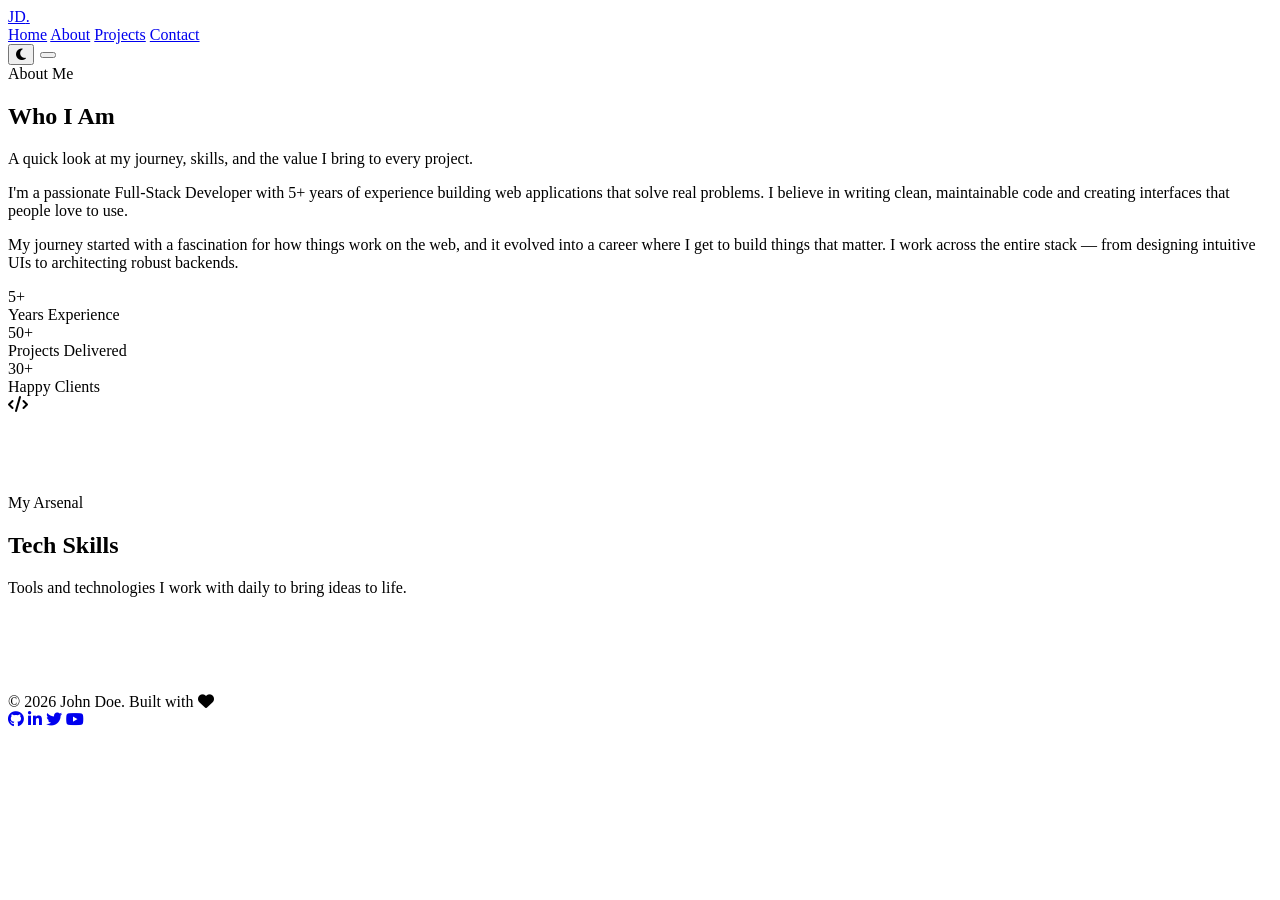
==== about.html @ 74bd25b6 "Add About page HTML structure This file contains the HTML structure for the About page, including a " ====
<!DOCTYPE html>
<html lang="en" data-theme="dark">
<head>
    <meta charset="UTF-8" />
    <meta name="viewport" content="width=device-width, initial-scale=1.0" />
    <title>John Doe | About</title>
    <link href="https://fonts.googleapis.com/css2?family=Inter:wght@300;400;500;600;700;800;900&display=swap" rel="stylesheet" />
    <link rel="stylesheet" href="https://cdnjs.cloudflare.com/ajax/libs/font-awesome/6.5.0/css/all.min.css" />
    <link rel="stylesheet" href="css/style.css" />
</head>
<body>

    <!-- HEADER -->
    <header class="header">
        <div class="container">
            <a href="index.html" class="logo">JD<span>.</span></a>
            <nav class="nav-links" id="navLinks">
                <a href="index.html">Home</a>
                <a href="about.html" class="active">About</a>
                <a href="projects.html">Projects</a>
                <a href="contact.html">Contact</a>
            </nav>
            <div style="display:flex;align-items:center;gap:6px;">
                <button class="theme-toggle" id="themeToggle"><i class="fas fa-moon"></i></button>
                <button class="hamburger" id="hamburger"><span></span><span></span><span></span></button>
            </div>
        </div>
    </header>

    <!-- ABOUT HERO -->
    <section style="padding:calc(var(--header-height) + 40px) 0 60px;">
        <div class="container">
            <div class="section-header center">
                <div class="section-label">About Me</div>
                <h2 class="section-title">Who <span class="highlight">I Am</span></h2>
                <p class="section-desc">A quick look at my journey, skills, and the value I bring to every project.</p>
            </div>
            <div class="about-grid">
                <div class="about-text">
                    <p>
                        I'm a passionate Full-Stack Developer with 5+ years of experience building
                        web applications that solve real problems. I believe in writing clean,
                        maintainable code and creating interfaces that people love to use.
                    </p>
                    <p>
                        My journey started with a fascination for how things work on the web,
                        and it evolved into a career where I get to build things that matter.
                        I work across the entire stack — from designing intuitive UIs to
                        architecting robust backends.
                    </p>
                    <div class="about-stats">
                        <div class="stat-item">
                            <div class="number">5+</div>
                            <div class="label">Years Experience</div>
                        </div>
                        <div class="stat-item">
                            <div class="number">50+</div>
                            <div class="label">Projects Delivered</div>
                        </div>
                        <div class="stat-item">
                            <div class="number">30+</div>
                            <div class="label">Happy Clients</div>
                        </div>
                    </div>
                </div>
                <div class="about-image">
                    <div class="img-placeholder">
                        <i class="fas fa-code"></i>
                    </div>
                </div>
            </div>
        </div>
    </section>

    <!-- SKILLS -->
    <section style="background:var(--bg-card);border-top:1px solid var(--border);border-bottom:1px solid var(--border);padding:80px 0;">
        <div class="container">
            <div class="section-header center">
                <div class="section-label">My Arsenal</div>
                <h2 class="section-title">Tech <span class="highlight">Skills</span></h2>
                <p class="section-desc">Tools and technologies I work with daily to bring ideas to life.</p>
            </div>
            <div class="skills-grid" id="skillsGrid">
                <!-- Injected via JS -->
            </div>
        </div>
    </section>

    <!-- FOOTER -->
    <footer class="footer">
        <div class="container">
            <div class="copy">&copy; 2026 John Doe. Built with <i class="fas fa-heart" style="color:var(--accent);"></i></div>
            <div class="social-links">
                <a href="#"><i class="fab fa-github"></i></a>
                <a href="#"><i class="fab fa-linkedin-in"></i></a>
                <a href="#"><i class="fab fa-twitter"></i></a>
                <a href="#"><i class="fab fa-youtube"></i></a>
            </div>
        </div>
    </footer>

    <script src="js/script.js"></script>
</body>
</html>
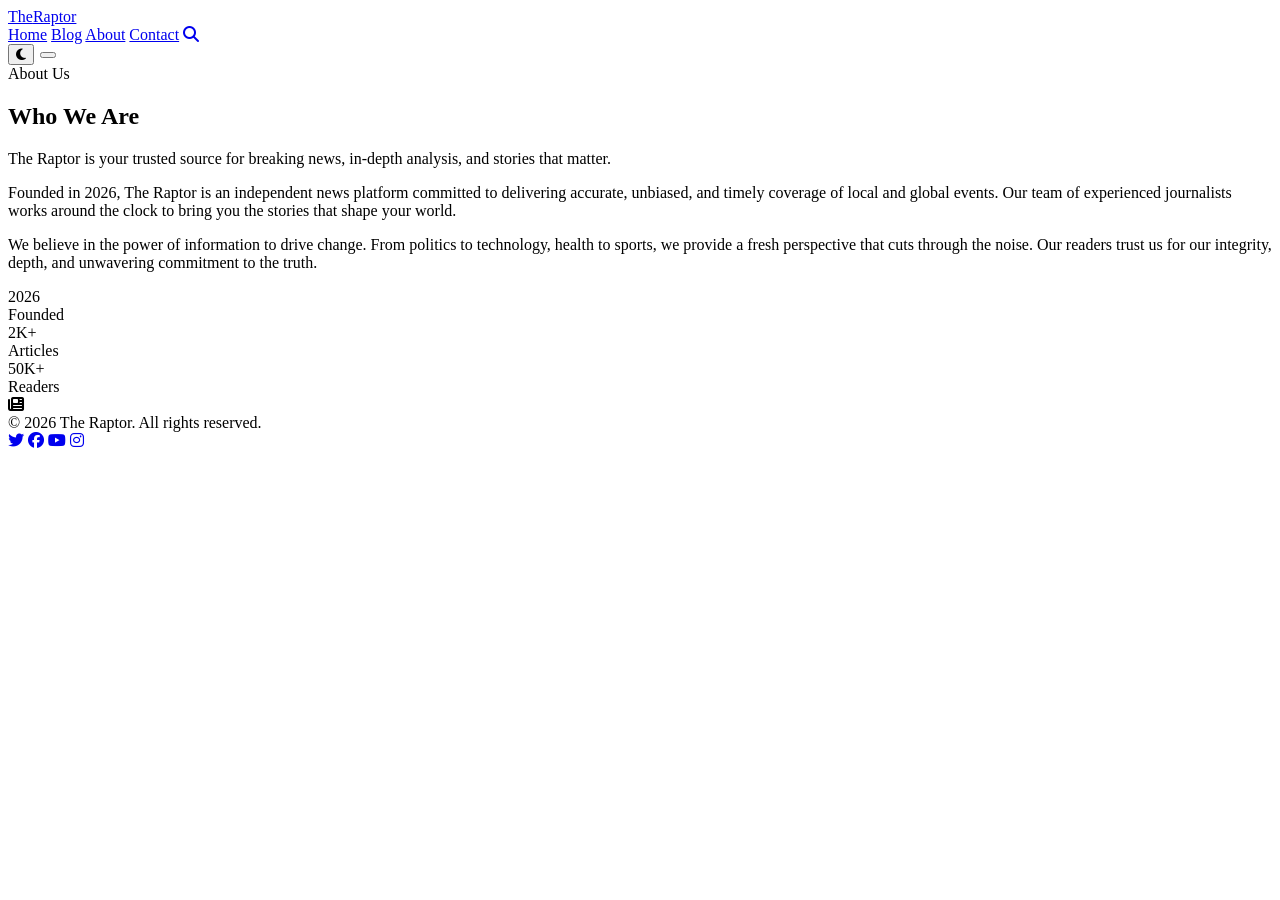
==== commit 52972ed6: "Update About Us section to reflect new branding" ====
--- a/about.html
+++ b/about.html
@@ -3,22 +3,22 @@
 <head>
     <meta charset="UTF-8" />
     <meta name="viewport" content="width=device-width, initial-scale=1.0" />
-    <title>John Doe | About</title>
+    <title>The Raptor – About</title>
     <link href="https://fonts.googleapis.com/css2?family=Inter:wght@300;400;500;600;700;800;900&display=swap" rel="stylesheet" />
     <link rel="stylesheet" href="https://cdnjs.cloudflare.com/ajax/libs/font-awesome/6.5.0/css/all.min.css" />
     <link rel="stylesheet" href="css/style.css" />
 </head>
 <body>
 
-    <!-- HEADER -->
     <header class="header">
         <div class="container">
-            <a href="index.html" class="logo">JD<span>.</span></a>
+            <a href="index.html" class="logo">The<span>Raptor</span></a>
             <nav class="nav-links" id="navLinks">
                 <a href="index.html">Home</a>
+                <a href="blog.html">Blog</a>
                 <a href="about.html" class="active">About</a>
-                <a href="projects.html">Projects</a>
                 <a href="contact.html">Contact</a>
+                <a href="#" id="searchToggle"><i class="fas fa-search"></i></a>
             </nav>
             <div style="display:flex;align-items:center;gap:6px;">
                 <button class="theme-toggle" id="themeToggle"><i class="fas fa-moon"></i></button>
@@ -27,74 +27,53 @@
         </div>
     </header>
 
-    <!-- ABOUT HERO -->
     <section style="padding:calc(var(--header-height) + 40px) 0 60px;">
         <div class="container">
             <div class="section-header center">
-                <div class="section-label">About Me</div>
-                <h2 class="section-title">Who <span class="highlight">I Am</span></h2>
-                <p class="section-desc">A quick look at my journey, skills, and the value I bring to every project.</p>
+                <div class="section-label">About Us</div>
+                <h2 class="section-title">Who We <span class="highlight">Are</span></h2>
+                <p class="section-desc">The Raptor is your trusted source for breaking news, in‑depth analysis, and stories that matter.</p>
             </div>
             <div class="about-grid">
                 <div class="about-text">
                     <p>
-                        I'm a passionate Full-Stack Developer with 5+ years of experience building
-                        web applications that solve real problems. I believe in writing clean,
-                        maintainable code and creating interfaces that people love to use.
+                        Founded in 2026, The Raptor is an independent news platform committed to delivering accurate, unbiased, and timely coverage of local and global events. Our team of experienced journalists works around the clock to bring you the stories that shape your world.
                     </p>
                     <p>
-                        My journey started with a fascination for how things work on the web,
-                        and it evolved into a career where I get to build things that matter.
-                        I work across the entire stack — from designing intuitive UIs to
-                        architecting robust backends.
+                        We believe in the power of information to drive change. From politics to technology, health to sports, we provide a fresh perspective that cuts through the noise. Our readers trust us for our integrity, depth, and unwavering commitment to the truth.
                     </p>
                     <div class="about-stats">
                         <div class="stat-item">
-                            <div class="number">5+</div>
-                            <div class="label">Years Experience</div>
+                            <div class="number">2026</div>
+                            <div class="label">Founded</div>
                         </div>
                         <div class="stat-item">
-                            <div class="number">50+</div>
-                            <div class="label">Projects Delivered</div>
+                            <div class="number">2K+</div>
+                            <div class="label">Articles</div>
                         </div>
                         <div class="stat-item">
-                            <div class="number">30+</div>
-                            <div class="label">Happy Clients</div>
+                            <div class="number">50K+</div>
+                            <div class="label">Readers</div>
                         </div>
                     </div>
                 </div>
                 <div class="about-image">
                     <div class="img-placeholder">
-                        <i class="fas fa-code"></i>
+                        <i class="fas fa-newspaper"></i>
                     </div>
                 </div>
             </div>
         </div>
     </section>
 
-    <!-- SKILLS -->
-    <section style="background:var(--bg-card);border-top:1px solid var(--border);border-bottom:1px solid var(--border);padding:80px 0;">
-        <div class="container">
-            <div class="section-header center">
-                <div class="section-label">My Arsenal</div>
-                <h2 class="section-title">Tech <span class="highlight">Skills</span></h2>
-                <p class="section-desc">Tools and technologies I work with daily to bring ideas to life.</p>
-            </div>
-            <div class="skills-grid" id="skillsGrid">
-                <!-- Injected via JS -->
-            </div>
-        </div>
-    </section>
-
-    <!-- FOOTER -->
     <footer class="footer">
         <div class="container">
-            <div class="copy">&copy; 2026 John Doe. Built with <i class="fas fa-heart" style="color:var(--accent);"></i></div>
+            <div class="copy">&copy; 2026 The Raptor. All rights reserved.</div>
             <div class="social-links">
-                <a href="#"><i class="fab fa-github"></i></a>
-                <a href="#"><i class="fab fa-linkedin-in"></i></a>
                 <a href="#"><i class="fab fa-twitter"></i></a>
+                <a href="#"><i class="fab fa-facebook"></i></a>
                 <a href="#"><i class="fab fa-youtube"></i></a>
+                <a href="#"><i class="fab fa-instagram"></i></a>
             </div>
         </div>
     </footer>
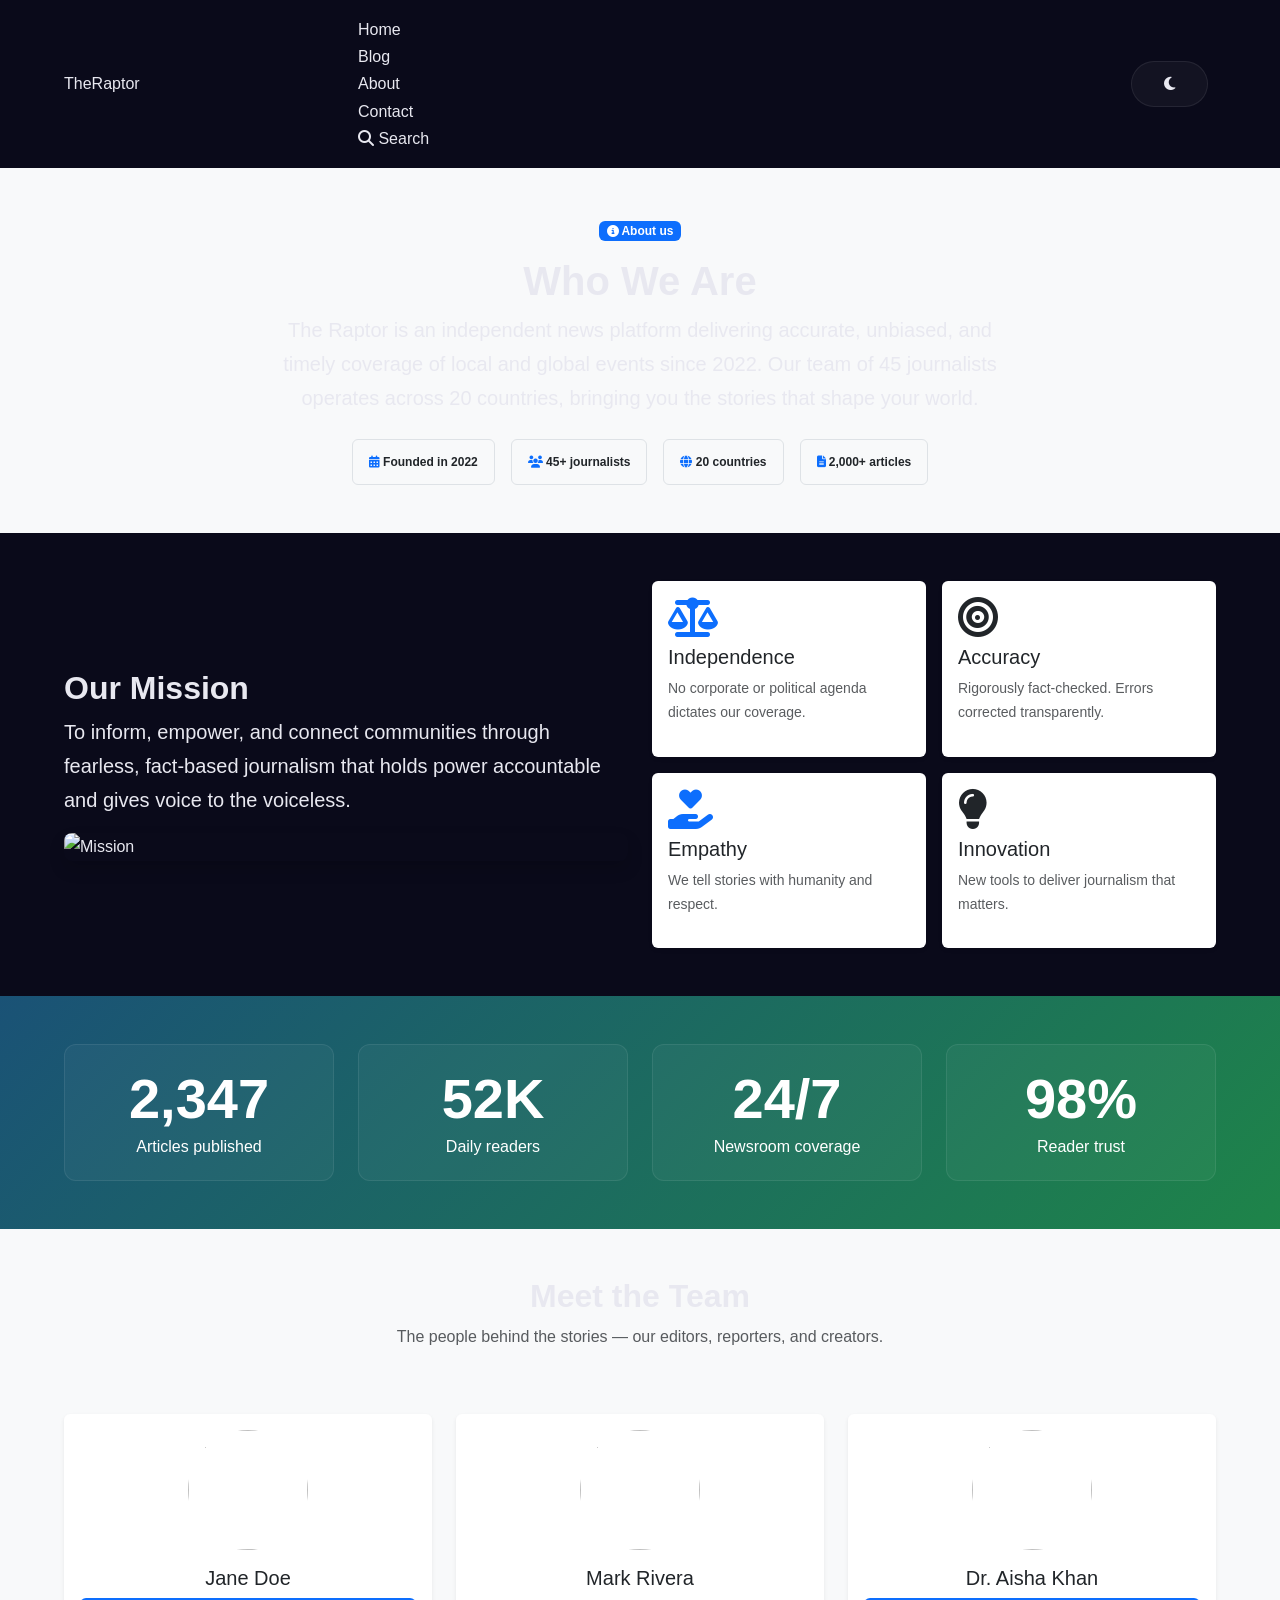
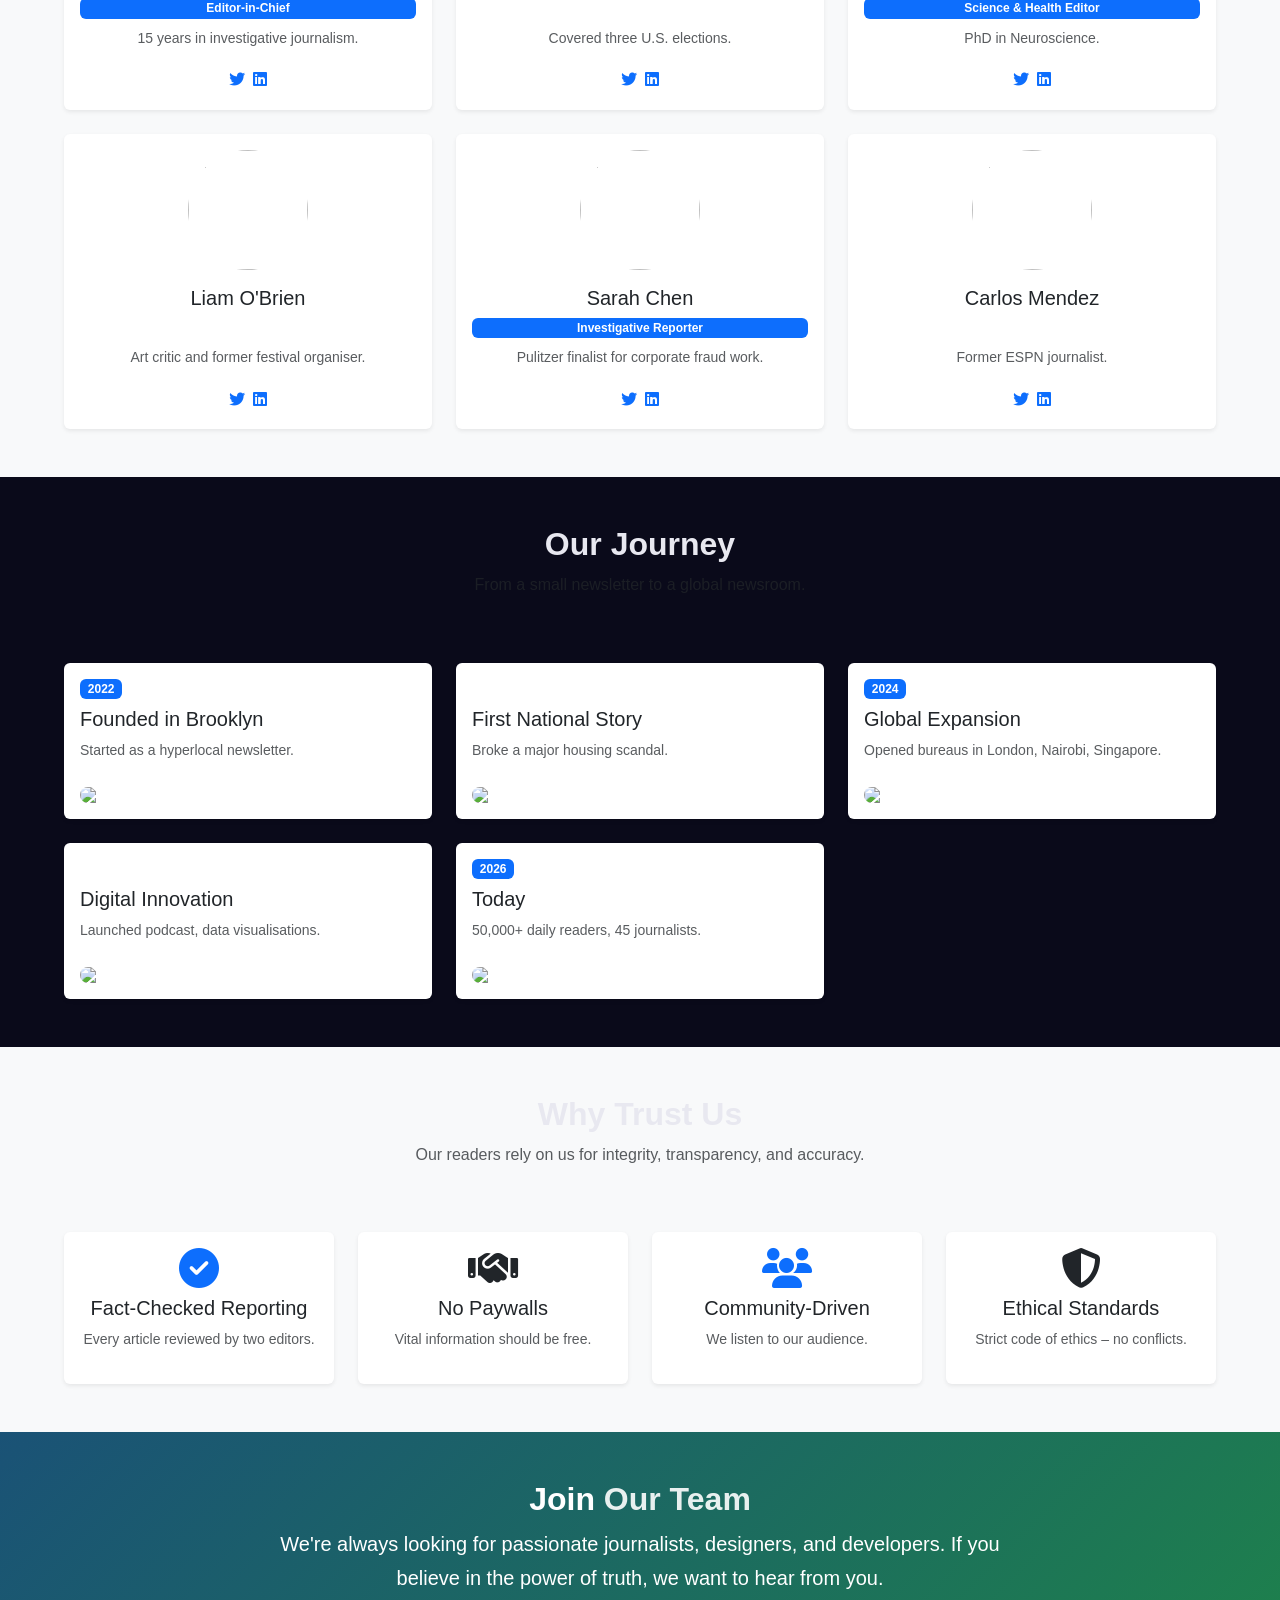
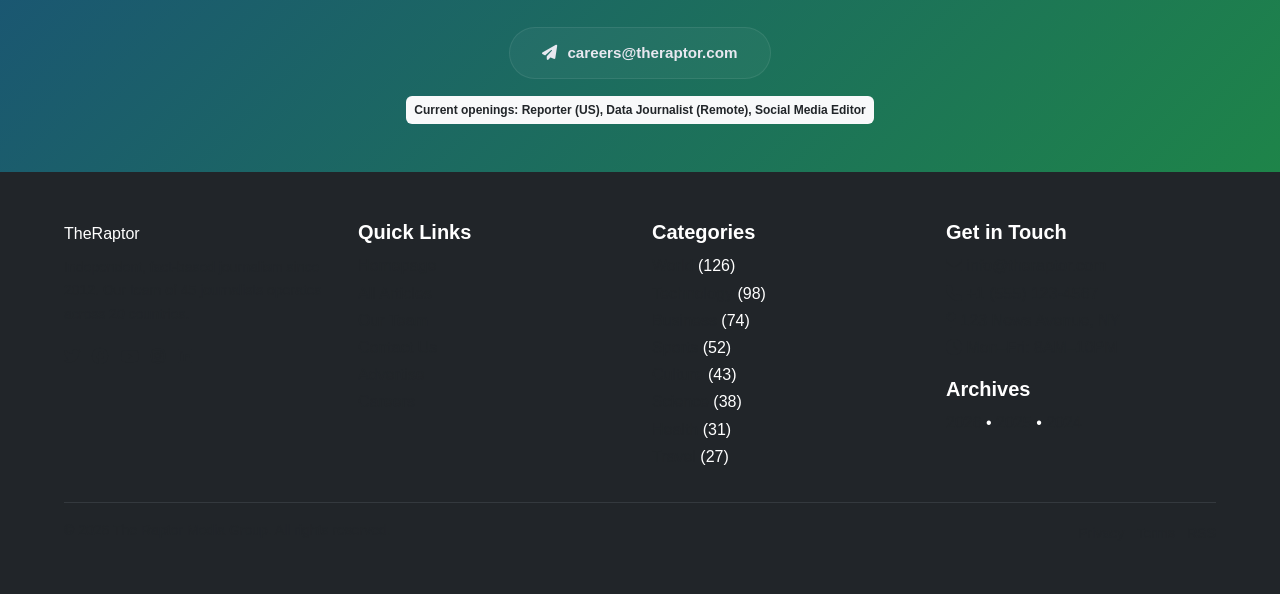
==== commit 624316e1: "Update about.html" ====
--- a/about.html
+++ b/about.html
@@ -1,83 +1,406 @@
 <!DOCTYPE html>
-<html lang="en" data-theme="dark">
+<html lang="en">
 <head>
     <meta charset="UTF-8" />
     <meta name="viewport" content="width=device-width, initial-scale=1.0" />
     <title>The Raptor – About</title>
+    <link href="https://cdn.jsdelivr.net/npm/bootstrap@5.3.0-alpha1/dist/css/bootstrap.min.css" rel="stylesheet" />
     <link href="https://fonts.googleapis.com/css2?family=Inter:wght@300;400;500;600;700;800;900&display=swap" rel="stylesheet" />
     <link rel="stylesheet" href="https://cdnjs.cloudflare.com/ajax/libs/font-awesome/6.5.0/css/all.min.css" />
     <link rel="stylesheet" href="css/style.css" />
 </head>
 <body>
 
-    <header class="header">
-        <div class="container">
-            <a href="index.html" class="logo">The<span>Raptor</span></a>
-            <nav class="nav-links" id="navLinks">
-                <a href="index.html">Home</a>
-                <a href="blog.html">Blog</a>
-                <a href="about.html" class="active">About</a>
-                <a href="contact.html">Contact</a>
-                <a href="#" id="searchToggle"><i class="fas fa-search"></i></a>
-            </nav>
-            <div style="display:flex;align-items:center;gap:6px;">
-                <button class="theme-toggle" id="themeToggle"><i class="fas fa-moon"></i></button>
-                <button class="hamburger" id="hamburger"><span></span><span></span><span></span></button>
+    <!-- ===== HEADER (identical) ===== -->
+    <header id="mainHeader" class="site-header">
+        <div class="container">
+            <div class="row align-items-center py-3">
+                <div class="col-6 col-lg-3">
+                    <a href="index.html" class="site-logo">The<span>Raptor</span></a>
+                </div>
+                <div class="col-lg-7 d-none d-lg-block">
+                    <nav id="mainNav" class="main-nav">
+                        <a href="index.html" class="nav-link">Home</a>
+                        <a href="blog.html" class="nav-link">Blog</a>
+                        <a href="about.html" class="nav-link active">About</a>
+                        <a href="contact.html" class="nav-link">Contact</a>
+                        <a href="#" class="nav-link search-trigger" id="navSearchTrigger"><i class="fas fa-search"></i> Search</a>
+                    </nav>
+                </div>
+                <div class="col-6 col-lg-2 text-end">
+                    <button id="darkModeToggle" class="btn btn-outline-primary btn-sm me-2"><i class="fas fa-moon"></i></button>
+                    <button id="mobileMenuToggle" class="btn btn-outline-secondary btn-sm d-lg-none"><i class="fas fa-bars"></i></button>
+                </div>
+            </div>
+            <div id="mobileNav" class="d-lg-none" style="display:none;">
+                <nav class="mobile-nav py-3">
+                    <a href="index.html" class="nav-link">Home</a>
+                    <a href="blog.html" class="nav-link">Blog</a>
+                    <a href="about.html" class="nav-link active">About</a>
+                    <a href="contact.html" class="nav-link">Contact</a>
+                    <a href="#" class="nav-link search-trigger"><i class="fas fa-search"></i> Search</a>
+                </nav>
+            </div>
+            <div id="globalSearchBar" class="row" style="display:none;">
+                <div class="col-12 py-3">
+                    <div class="search-wrapper">
+                        <input type="text" id="globalSearchInput" class="form-control form-control-lg" placeholder="Search for articles, topics, or keywords..." />
+                        <button id="globalSearchClose" class="btn btn-outline-secondary"><i class="fas fa-times"></i></button>
+                    </div>
+                    <div id="searchResults" class="search-results mt-2"></div>
+                </div>
             </div>
         </div>
     </header>
 
-    <section style="padding:calc(var(--header-height) + 40px) 0 60px;">
-        <div class="container">
-            <div class="section-header center">
-                <div class="section-label">About Us</div>
-                <h2 class="section-title">Who We <span class="highlight">Are</span></h2>
-                <p class="section-desc">The Raptor is your trusted source for breaking news, in‑depth analysis, and stories that matter.</p>
-            </div>
-            <div class="about-grid">
-                <div class="about-text">
-                    <p>
-                        Founded in 2026, The Raptor is an independent news platform committed to delivering accurate, unbiased, and timely coverage of local and global events. Our team of experienced journalists works around the clock to bring you the stories that shape your world.
-                    </p>
-                    <p>
-                        We believe in the power of information to drive change. From politics to technology, health to sports, we provide a fresh perspective that cuts through the noise. Our readers trust us for our integrity, depth, and unwavering commitment to the truth.
-                    </p>
-                    <div class="about-stats">
-                        <div class="stat-item">
-                            <div class="number">2026</div>
-                            <div class="label">Founded</div>
+    <!-- ===== ABOUT HERO ===== -->
+    <section id="aboutHero" class="py-5 bg-light">
+        <div class="container">
+            <div class="row">
+                <div class="col-lg-8 mx-auto text-center">
+                    <span class="badge bg-primary mb-3"><i class="fas fa-info-circle"></i> About us</span>
+                    <h1 class="fw-bold">Who We <span class="text-green">Are</span></h1>
+                    <p class="lead">The Raptor is an independent news platform delivering accurate, unbiased, and timely coverage of local and global events since 2022. Our team of 45 journalists operates across 20 countries, bringing you the stories that shape your world.</p>
+                    <div class="d-flex flex-wrap justify-content-center gap-3 mt-4">
+                        <span class="badge bg-light text-dark p-3 border"><i class="fas fa-calendar-alt text-primary"></i> Founded in 2022</span>
+                        <span class="badge bg-light text-dark p-3 border"><i class="fas fa-users text-primary"></i> 45+ journalists</span>
+                        <span class="badge bg-light text-dark p-3 border"><i class="fas fa-globe text-primary"></i> 20 countries</span>
+                        <span class="badge bg-light text-dark p-3 border"><i class="fas fa-file-alt text-primary"></i> 2,000+ articles</span>
+                    </div>
+                </div>
+            </div>
+        </div>
+    </section>
+
+    <!-- ===== MISSION ===== -->
+    <section id="missionSection" class="py-5">
+        <div class="container">
+            <div class="row g-4 align-items-center">
+                <div class="col-lg-6">
+                    <h2 class="fw-bold">Our <span class="text-green">Mission</span></h2>
+                    <p class="lead">To inform, empower, and connect communities through fearless, fact‑based journalism that holds power accountable and gives voice to the voiceless.</p>
+                    <img src="https://picsum.photos/seed/mission2/600/400" alt="Mission" class="img-fluid rounded-3 shadow" />
+                </div>
+                <div class="col-lg-6">
+                    <div class="row g-3">
+                        <div class="col-md-6">
+                            <div class="card h-100 border-0 shadow-sm p-3">
+                                <i class="fas fa-balance-scale text-primary fs-1 mb-2"></i>
+                                <h5>Independence</h5>
+                                <p class="text-muted small">No corporate or political agenda dictates our coverage.</p>
+                            </div>
                         </div>
-                        <div class="stat-item">
-                            <div class="number">2K+</div>
-                            <div class="label">Articles</div>
+                        <div class="col-md-6">
+                            <div class="card h-100 border-0 shadow-sm p-3">
+                                <i class="fas fa-bullseye text-green fs-1 mb-2"></i>
+                                <h5>Accuracy</h5>
+                                <p class="text-muted small">Rigorously fact‑checked. Errors corrected transparently.</p>
+                            </div>
                         </div>
-                        <div class="stat-item">
-                            <div class="number">50K+</div>
-                            <div class="label">Readers</div>
+                        <div class="col-md-6">
+                            <div class="card h-100 border-0 shadow-sm p-3">
+                                <i class="fas fa-hand-holding-heart text-primary fs-1 mb-2"></i>
+                                <h5>Empathy</h5>
+                                <p class="text-muted small">We tell stories with humanity and respect.</p>
+                            </div>
                         </div>
-                    </div>
-                </div>
-                <div class="about-image">
-                    <div class="img-placeholder">
-                        <i class="fas fa-newspaper"></i>
-                    </div>
-                </div>
-            </div>
-        </div>
-    </section>
-
-    <footer class="footer">
-        <div class="container">
-            <div class="copy">&copy; 2026 The Raptor. All rights reserved.</div>
-            <div class="social-links">
-                <a href="#"><i class="fab fa-twitter"></i></a>
-                <a href="#"><i class="fab fa-facebook"></i></a>
-                <a href="#"><i class="fab fa-youtube"></i></a>
-                <a href="#"><i class="fab fa-instagram"></i></a>
+                        <div class="col-md-6">
+                            <div class="card h-100 border-0 shadow-sm p-3">
+                                <i class="fas fa-lightbulb text-green fs-1 mb-2"></i>
+                                <h5>Innovation</h5>
+                                <p class="text-muted small">New tools to deliver journalism that matters.</p>
+                            </div>
+                        </div>
+                    </div>
+                </div>
+            </div>
+        </div>
+    </section>
+
+    <!-- ===== STATS ===== -->
+    <section id="statsSection" class="py-5 text-white" style="background:linear-gradient(135deg, #1a5276, #1e8449);">
+        <div class="container">
+            <div class="row text-center g-4">
+                <div class="col-6 col-md-3">
+                    <div class="stat-item">
+                        <span class="display-4 fw-bold">2,347</span>
+                        <span class="d-block">Articles published</span>
+                    </div>
+                </div>
+                <div class="col-6 col-md-3">
+                    <div class="stat-item">
+                        <span class="display-4 fw-bold">52K</span>
+                        <span class="d-block">Daily readers</span>
+                    </div>
+                </div>
+                <div class="col-6 col-md-3">
+                    <div class="stat-item">
+                        <span class="display-4 fw-bold">24/7</span>
+                        <span class="d-block">Newsroom coverage</span>
+                    </div>
+                </div>
+                <div class="col-6 col-md-3">
+                    <div class="stat-item">
+                        <span class="display-4 fw-bold">98%</span>
+                        <span class="d-block">Reader trust</span>
+                    </div>
+                </div>
+            </div>
+        </div>
+    </section>
+
+    <!-- ===== TEAM ===== -->
+    <section id="teamSection" class="py-5 bg-light">
+        <div class="container">
+            <div class="row mb-5">
+                <div class="col text-center">
+                    <h2 class="fw-bold">Meet the <span class="text-green">Team</span></h2>
+                    <p class="text-muted">The people behind the stories — our editors, reporters, and creators.</p>
+                </div>
+            </div>
+            <div class="row g-4">
+                <!-- Jane -->
+                <div class="col-md-4 col-lg-4">
+                    <div class="card h-100 border-0 shadow-sm text-center p-3">
+                        <img src="https://picsum.photos/seed/jane2/200/200" class="rounded-circle mx-auto mb-3" style="width:120px;height:120px;object-fit:cover;" />
+                        <h5>Jane Doe</h5>
+                        <span class="badge bg-primary">Editor‑in‑Chief</span>
+                        <p class="text-muted small mt-2">15 years in investigative journalism.</p>
+                        <div><a href="#" class="text-primary me-2"><i class="fab fa-twitter"></i></a><a href="#" class="text-primary"><i class="fab fa-linkedin"></i></a></div>
+                    </div>
+                </div>
+                <!-- Mark -->
+                <div class="col-md-4 col-lg-4">
+                    <div class="card h-100 border-0 shadow-sm text-center p-3">
+                        <img src="https://picsum.photos/seed/mark2/200/200" class="rounded-circle mx-auto mb-3" style="width:120px;height:120px;object-fit:cover;" />
+                        <h5>Mark Rivera</h5>
+                        <span class="badge bg-green">Senior Political Correspondent</span>
+                        <p class="text-muted small mt-2">Covered three U.S. elections.</p>
+                        <div><a href="#" class="text-primary me-2"><i class="fab fa-twitter"></i></a><a href="#" class="text-primary"><i class="fab fa-linkedin"></i></a></div>
+                    </div>
+                </div>
+                <!-- Aisha -->
+                <div class="col-md-4 col-lg-4">
+                    <div class="card h-100 border-0 shadow-sm text-center p-3">
+                        <img src="https://picsum.photos/seed/aisha2/200/200" class="rounded-circle mx-auto mb-3" style="width:120px;height:120px;object-fit:cover;" />
+                        <h5>Dr. Aisha Khan</h5>
+                        <span class="badge bg-primary">Science &amp; Health Editor</span>
+                        <p class="text-muted small mt-2">PhD in Neuroscience.</p>
+                        <div><a href="#" class="text-primary me-2"><i class="fab fa-twitter"></i></a><a href="#" class="text-primary"><i class="fab fa-linkedin"></i></a></div>
+                    </div>
+                </div>
+                <!-- Liam -->
+                <div class="col-md-4 col-lg-4">
+                    <div class="card h-100 border-0 shadow-sm text-center p-3">
+                        <img src="https://picsum.photos/seed/liam2/200/200" class="rounded-circle mx-auto mb-3" style="width:120px;height:120px;object-fit:cover;" />
+                        <h5>Liam O'Brien</h5>
+                        <span class="badge bg-green">Culture &amp; Lifestyle Editor</span>
+                        <p class="text-muted small mt-2">Art critic and former festival organiser.</p>
+                        <div><a href="#" class="text-primary me-2"><i class="fab fa-twitter"></i></a><a href="#" class="text-primary"><i class="fab fa-linkedin"></i></a></div>
+                    </div>
+                </div>
+                <!-- Sarah -->
+                <div class="col-md-4 col-lg-4">
+                    <div class="card h-100 border-0 shadow-sm text-center p-3">
+                        <img src="https://picsum.photos/seed/sarah2/200/200" class="rounded-circle mx-auto mb-3" style="width:120px;height:120px;object-fit:cover;" />
+                        <h5>Sarah Chen</h5>
+                        <span class="badge bg-primary">Investigative Reporter</span>
+                        <p class="text-muted small mt-2">Pulitzer finalist for corporate fraud work.</p>
+                        <div><a href="#" class="text-primary me-2"><i class="fab fa-twitter"></i></a><a href="#" class="text-primary"><i class="fab fa-linkedin"></i></a></div>
+                    </div>
+                </div>
+                <!-- Carlos -->
+                <div class="col-md-4 col-lg-4">
+                    <div class="card h-100 border-0 shadow-sm text-center p-3">
+                        <img src="https://picsum.photos/seed/carlos2/200/200" class="rounded-circle mx-auto mb-3" style="width:120px;height:120px;object-fit:cover;" />
+                        <h5>Carlos Mendez</h5>
+                        <span class="badge bg-green">Sports Desk Chief</span>
+                        <p class="text-muted small mt-2">Former ESPN journalist.</p>
+                        <div><a href="#" class="text-primary me-2"><i class="fab fa-twitter"></i></a><a href="#" class="text-primary"><i class="fab fa-linkedin"></i></a></div>
+                    </div>
+                </div>
+            </div>
+        </div>
+    </section>
+
+    <!-- ===== JOURNEY ===== -->
+    <section id="historySection" class="py-5">
+        <div class="container">
+            <div class="row mb-5">
+                <div class="col text-center">
+                    <h2 class="fw-bold">Our <span class="text-green">Journey</span></h2>
+                    <p class="text-muted">From a small newsletter to a global newsroom.</p>
+                </div>
+            </div>
+            <div class="row g-4">
+                <div class="col-md-6 col-lg-4">
+                    <div class="card border-0 shadow-sm h-100 p-3">
+                        <span class="badge bg-primary align-self-start">2022</span>
+                        <h5 class="mt-2">Founded in Brooklyn</h5>
+                        <p class="text-muted small">Started as a hyperlocal newsletter.</p>
+                        <img src="https://picsum.photos/seed/2022b/400/200" class="img-fluid rounded-3 mt-2" />
+                    </div>
+                </div>
+                <div class="col-md-6 col-lg-4">
+                    <div class="card border-0 shadow-sm h-100 p-3">
+                        <span class="badge bg-green align-self-start">2023</span>
+                        <h5 class="mt-2">First National Story</h5>
+                        <p class="text-muted small">Broke a major housing scandal.</p>
+                        <img src="https://picsum.photos/seed/2023b/400/200" class="img-fluid rounded-3 mt-2" />
+                    </div>
+                </div>
+                <div class="col-md-6 col-lg-4">
+                    <div class="card border-0 shadow-sm h-100 p-3">
+                        <span class="badge bg-primary align-self-start">2024</span>
+                        <h5 class="mt-2">Global Expansion</h5>
+                        <p class="text-muted small">Opened bureaus in London, Nairobi, Singapore.</p>
+                        <img src="https://picsum.photos/seed/2024b/400/200" class="img-fluid rounded-3 mt-2" />
+                    </div>
+                </div>
+                <div class="col-md-6 col-lg-4">
+                    <div class="card border-0 shadow-sm h-100 p-3">
+                        <span class="badge bg-green align-self-start">2025</span>
+                        <h5 class="mt-2">Digital Innovation</h5>
+                        <p class="text-muted small">Launched podcast, data visualisations.</p>
+                        <img src="https://picsum.photos/seed/2025b/400/200" class="img-fluid rounded-3 mt-2" />
+                    </div>
+                </div>
+                <div class="col-md-6 col-lg-4">
+                    <div class="card border-0 shadow-sm h-100 p-3">
+                        <span class="badge bg-primary align-self-start">2026</span>
+                        <h5 class="mt-2">Today</h5>
+                        <p class="text-muted small">50,000+ daily readers, 45 journalists.</p>
+                        <img src="https://picsum.photos/seed/2026b/400/200" class="img-fluid rounded-3 mt-2" />
+                    </div>
+                </div>
+            </div>
+        </div>
+    </section>
+
+    <!-- ===== WHY TRUST ===== -->
+    <section id="trustSection" class="py-5 bg-light">
+        <div class="container">
+            <div class="row mb-5">
+                <div class="col text-center">
+                    <h2 class="fw-bold">Why <span class="text-green">Trust Us</span></h2>
+                    <p class="text-muted">Our readers rely on us for integrity, transparency, and accuracy.</p>
+                </div>
+            </div>
+            <div class="row g-4">
+                <div class="col-md-6 col-lg-3">
+                    <div class="card border-0 shadow-sm text-center p-3 h-100">
+                        <i class="fas fa-check-circle text-primary fs-1 mb-2"></i>
+                        <h5>Fact‑Checked Reporting</h5>
+                        <p class="text-muted small">Every article reviewed by two editors.</p>
+                    </div>
+                </div>
+                <div class="col-md-6 col-lg-3">
+                    <div class="card border-0 shadow-sm text-center p-3 h-100">
+                        <i class="fas fa-handshake text-green fs-1 mb-2"></i>
+                        <h5>No Paywalls</h5>
+                        <p class="text-muted small">Vital information should be free.</p>
+                    </div>
+                </div>
+                <div class="col-md-6 col-lg-3">
+                    <div class="card border-0 shadow-sm text-center p-3 h-100">
+                        <i class="fas fa-users text-primary fs-1 mb-2"></i>
+                        <h5>Community‑Driven</h5>
+                        <p class="text-muted small">We listen to our audience.</p>
+                    </div>
+                </div>
+                <div class="col-md-6 col-lg-3">
+                    <div class="card border-0 shadow-sm text-center p-3 h-100">
+                        <i class="fas fa-shield-alt text-green fs-1 mb-2"></i>
+                        <h5>Ethical Standards</h5>
+                        <p class="text-muted small">Strict code of ethics – no conflicts.</p>
+                    </div>
+                </div>
+            </div>
+        </div>
+    </section>
+
+    <!-- ===== JOIN US ===== -->
+    <section id="joinSection" class="py-5 text-white" style="background:linear-gradient(135deg, #1a5276, #1e8449);">
+        <div class="container">
+            <div class="row">
+                <div class="col-lg-8 mx-auto text-center">
+                    <h2 class="fw-bold">Join <span style="opacity:0.9;">Our Team</span></h2>
+                    <p class="lead">We're always looking for passionate journalists, designers, and developers. If you believe in the power of truth, we want to hear from you.</p>
+                    <a href="mailto:careers@theraptor.com" class="btn btn-light btn-lg mt-3"><i class="fas fa-paper-plane"></i> careers@theraptor.com</a>
+                    <div class="mt-3"><span class="badge bg-light text-dark p-2">Current openings: Reporter (US), Data Journalist (Remote), Social Media Editor</span></div>
+                </div>
+            </div>
+        </div>
+    </section>
+
+    <!-- ===== FOOTER (same as index) ===== -->
+    <footer id="mainFooter" class="py-5 bg-dark text-white">
+        <div class="container">
+            <div class="row g-4">
+                <div class="col-md-6 col-lg-3">
+                    <a href="index.html" class="site-logo text-white">The<span class="text-green">Raptor</span></a>
+                    <p class="text-muted small mt-2">Independent, fact‑based journalism since 2012. Our team of 45 journalists operates across 20 countries.</p>
+                    <div>
+                        <a href="#" class="text-muted me-2"><i class="fab fa-twitter"></i></a>
+                        <a href="#" class="text-muted me-2"><i class="fab fa-facebook"></i></a>
+                        <a href="#" class="text-muted me-2"><i class="fab fa-youtube"></i></a>
+                        <a href="#" class="text-muted me-2"><i class="fab fa-instagram"></i></a>
+                        <a href="#" class="text-muted"><i class="fab fa-linkedin"></i></a>
+                    </div>
+                </div>
+                <div class="col-md-6 col-lg-3">
+                    <h5 class="fw-bold">Quick Links</h5>
+                    <ul class="list-unstyled">
+                        <li><a href="index.html" class="text-muted text-decoration-none">Homepage</a></li>
+                        <li><a href="blog.html" class="text-muted text-decoration-none">All Articles</a></li>
+                        <li><a href="about.html" class="text-muted text-decoration-none">Our Team</a></li>
+                        <li><a href="contact.html" class="text-muted text-decoration-none">Contact Us</a></li>
+                        <li><a href="#" class="text-muted text-decoration-none">Advertise</a></li>
+                        <li><a href="#" class="text-muted text-decoration-none">Careers</a></li>
+                    </ul>
+                </div>
+                <div class="col-md-6 col-lg-3">
+                    <h5 class="fw-bold">Categories</h5>
+                    <ul class="list-unstyled">
+                        <li><a href="#" class="text-muted text-decoration-none">World</a> (126)</li>
+                        <li><a href="#" class="text-muted text-decoration-none">Technology</a> (98)</li>
+                        <li><a href="#" class="text-muted text-decoration-none">Business</a> (74)</li>
+                        <li><a href="#" class="text-muted text-decoration-none">Sports</a> (52)</li>
+                        <li><a href="#" class="text-muted text-decoration-none">Culture</a> (43)</li>
+                        <li><a href="#" class="text-muted text-decoration-none">Science</a> (38)</li>
+                        <li><a href="#" class="text-muted text-decoration-none">Health</a> (31)</li>
+                        <li><a href="#" class="text-muted text-decoration-none">Travel</a> (27)</li>
+                    </ul>
+                </div>
+                <div class="col-md-6 col-lg-3">
+                    <h5 class="fw-bold">Get in Touch</h5>
+                    <ul class="list-unstyled">
+                        <li><i class="fas fa-envelope text-muted"></i> <a href="mailto:info@theraptor.com" class="text-muted text-decoration-none">info@theraptor.com</a></li>
+                        <li><i class="fas fa-phone text-muted"></i> <span class="text-muted">+1 (555) 123-4567</span></li>
+                        <li><i class="fas fa-map-pin text-muted"></i> <span class="text-muted">123 News Avenue, NY</span></li>
+                        <li><i class="fas fa-clock text-muted"></i> <span class="text-muted">Mon–Fri: 8AM–10PM</span></li>
+                    </ul>
+                    <h5 class="fw-bold mt-3">Archives</h5>
+                    <ul class="list-unstyled">
+                        <li><a href="#" class="text-muted text-decoration-none">2026</a> • <a href="#" class="text-muted text-decoration-none">2025</a> • <a href="#" class="text-muted text-decoration-none">2024</a></li>
+                    </ul>
+                </div>
+            </div>
+            <hr class="border-secondary" />
+            <div class="row">
+                <div class="col-md-6 text-center text-md-start">
+                    <p class="text-muted small mb-0">&copy; 2026 The Raptor Media Group. All rights reserved.</p>
+                </div>
+                <div class="col-md-6 text-center text-md-end">
+                    <a href="#" class="text-muted small text-decoration-none me-2">Privacy</a>
+                    <a href="#" class="text-muted small text-decoration-none me-2">Terms</a>
+                    <a href="#" class="text-muted small text-decoration-none">RSS</a>
+                </div>
             </div>
         </div>
     </footer>
 
+    <script src="https://cdn.jsdelivr.net/npm/bootstrap@5.3.0-alpha1/dist/js/bootstrap.bundle.min.js"></script>
     <script src="js/script.js"></script>
 </body>
 </html>
--- a/css/style.css
+++ b/css/style.css
@@ -0,0 +1,164 @@
+/* ===== ROOT VARIABLES ===== */
+:root {
+    --primary: #6C63FF;
+    --primary-dark: #5a52d5;
+    --secondary: #00D4FF;
+    --accent: #FF6B9D;
+    --bg: #0a0a1a;
+    --bg-card: rgba(255, 255, 255, 0.04);
+    --bg-card-hover: rgba(255, 255, 255, 0.08);
+    --text: #e8e8f0;
+    --text-muted: #a0a0b8;
+    --border: rgba(255, 255, 255, 0.08);
+    --radius: 20px;
+    --radius-sm: 12px;
+    --transition: 0.4s cubic-bezier(0.25, 0.46, 0.45, 0.94);
+    --font: 'Inter', sans-serif;
+    --max-width: 1200px;
+    --header-height: 72px;
+}
+[data-theme="light"] {
+    --bg: #f5f5fa;
+    --bg-card: rgba(0, 0, 0, 0.04);
+    --bg-card-hover: rgba(0, 0, 0, 0.08);
+    --text: #1a1a2e;
+    --text-muted: #555570;
+    --border: rgba(0, 0, 0, 0.08);
+}
+* { margin:0; padding:0; box-sizing:border-box; }
+html { scroll-behavior:smooth; scroll-padding-top:var(--header-height); }
+body { font-family:var(--font); background:var(--bg); color:var(--text); line-height:1.7; transition:background var(--transition), color var(--transition); }
+a { text-decoration:none; color:inherit; }
+img { max-width:100%; display:block; }
+.container { max-width:var(--max-width); margin:0 auto; padding:0 24px; }
+
+/* HEADER */
+.header { position:fixed; top:0; left:0; right:0; height:var(--header-height); z-index:1000; background:rgba(10,10,26,0.75); backdrop-filter:blur(16px) saturate(180%); border-bottom:1px solid var(--border); display:flex; align-items:center; transition:background var(--transition); }
+[data-theme="light"] .header { background:rgba(245,245,250,0.80); }
+.header .container { display:flex; align-items:center; justify-content:space-between; width:100%; }
+.logo { font-size:1.6rem; font-weight:800; background:linear-gradient(135deg, var(--primary), var(--secondary)); -webkit-background-clip:text; -webkit-text-fill-color:transparent; background-clip:text; letter-spacing:-0.5px; }
+.logo span { font-weight:300; -webkit-text-fill-color:var(--text); }
+.nav-links { display:flex; align-items:center; gap:8px; }
+.nav-links a { padding:8px 18px; border-radius:50px; font-size:0.9rem; font-weight:500; transition:all var(--transition); }
+.nav-links a:hover, .nav-links a.active { background:var(--bg-card); color:var(--primary); }
+.nav-links a i { font-size:1rem; }
+.theme-toggle { background:var(--bg-card); border:1px solid var(--border); border-radius:50px; width:42px; height:42px; display:flex; align-items:center; justify-content:center; cursor:pointer; font-size:1.1rem; color:var(--text); transition:all var(--transition); margin-left:6px; }
+.theme-toggle:hover { background:var(--bg-card-hover); transform:rotate(20deg); }
+.hamburger { display:none; flex-direction:column; gap:5px; cursor:pointer; background:none; border:none; padding:6px; }
+.hamburger span { display:block; width:26px; height:2.5px; background:var(--text); border-radius:4px; transition:all var(--transition); }
+.hamburger.active span:nth-child(1) { transform:rotate(45deg) translate(5px,5px); }
+.hamburger.active span:nth-child(2) { opacity:0; }
+.hamburger.active span:nth-child(3) { transform:rotate(-45deg) translate(5px,-5px); }
+
+/* BREAKING NEWS */
+.breaking-news { background:var(--bg-card); border-left:4px solid var(--primary); padding:20px 30px; margin-bottom:40px; border-radius:var(--radius); display:flex; align-items:center; gap:20px; flex-wrap:wrap; }
+.breaking-news .label { background:#ef4444; color:#fff; font-weight:700; padding:4px 16px; border-radius:30px; text-transform:uppercase; font-size:0.8rem; letter-spacing:1px; }
+.breaking-news .headline { font-weight:600; font-size:1.1rem; color:var(--text); }
+.breaking-news .headline a { color:var(--primary); text-decoration:underline; }
+
+/* FEATURED ARTICLE (on home) */
+.featured-article { display:grid; grid-template-columns:1fr 1fr; gap:30px; margin-bottom:50px; align-items:center; }
+.featured-article .article-image { height:300px; border-radius:var(--radius); background:linear-gradient(135deg, var(--primary-dark), var(--secondary)); display:flex; align-items:center; justify-content:center; font-size:4rem; color:rgba(255,255,255,0.3); }
+.featured-article .article-content h2 { font-size:2.2rem; font-weight:800; margin-bottom:12px; }
+.featured-article .article-content .meta { color:var(--text-muted); font-size:0.9rem; margin-bottom:16px; }
+.featured-article .article-content p { color:var(--text-muted); margin-bottom:20px; line-height:1.8; }
+.featured-tag { background:rgba(108,99,255,0.15); color:var(--primary); padding:4px 14px; border-radius:30px; font-size:0.7rem; font-weight:600; text-transform:uppercase; display:inline-block; margin-bottom:10px; }
+.read-more { color:var(--primary); font-weight:600; }
+
+/* CATEGORY NAV */
+.category-nav { display:flex; gap:10px; flex-wrap:wrap; margin-bottom:30px; justify-content:center; }
+.category-nav a { padding:8px 24px; border-radius:50px; background:var(--bg-card); border:1px solid var(--border); color:var(--text-muted); font-weight:500; transition:all var(--transition); cursor:pointer; }
+.category-nav a:hover, .category-nav a.active { background:var(--primary); color:#fff; border-color:var(--primary); }
+
+/* SECTIONS */
+section { padding:80px 0; }
+.section-label { font-size:0.8rem; text-transform:uppercase; letter-spacing:3px; color:var(--primary); font-weight:600; margin-bottom:8px; }
+.section-title { font-size:2.8rem; font-weight:800; letter-spacing:-1px; margin-bottom:16px; }
+.section-title .highlight { background:linear-gradient(135deg, var(--primary), var(--secondary)); -webkit-background-clip:text; -webkit-text-fill-color:transparent; background-clip:text; }
+.section-desc { color:var(--text-muted); font-size:1.1rem; max-width:540px; }
+.section-header { margin-bottom:48px; }
+.section-header.center { text-align:center; }
+.section-header.center .section-desc { margin:0 auto; }
+
+/* BUTTONS */
+.btn { display:inline-flex; align-items:center; gap:10px; padding:14px 32px; border-radius:50px; font-weight:600; font-size:0.95rem; border:none; cursor:pointer; transition:all var(--transition); background:var(--bg-card); color:var(--text); border:1px solid var(--border); }
+.btn-primary { background:linear-gradient(135deg, var(--primary), var(--secondary)); color:#fff !important; border:none; -webkit-text-fill-color:#fff; }
+.btn-primary:hover { transform:translateY(-3px); box-shadow:0 12px 40px rgba(108,99,255,0.35); }
+.btn-outline:hover { background:var(--bg-card-hover); transform:translateY(-3px); }
+
+/* ABOUT */
+.about-grid { display:grid; grid-template-columns:1fr 1fr; gap:60px; align-items:center; }
+.about-text p { color:var(--text-muted); margin-bottom:18px; font-size:1.05rem; }
+.about-stats { display:grid; grid-template-columns:repeat(3,1fr); gap:20px; margin-top:30px; }
+.stat-item { background:var(--bg-card); border:1px solid var(--border); border-radius:var(--radius-sm); padding:20px; text-align:center; transition:all var(--transition); }
+.stat-item:hover { transform:translateY(-4px); background:var(--bg-card-hover); }
+.stat-item .number { font-size:2rem; font-weight:800; background:linear-gradient(135deg, var(--primary), var(--secondary)); -webkit-background-clip:text; -webkit-text-fill-color:transparent; background-clip:text; }
+.stat-item .label { font-size:0.85rem; color:var(--text-muted); margin-top:4px; }
+.about-image { display:flex; justify-content:center; }
+.about-image .img-placeholder { width:100%; max-width:420px; aspect-ratio:1/1; border-radius:var(--radius); background:linear-gradient(135deg, var(--primary), var(--secondary)); display:flex; align-items:center; justify-content:center; font-size:6rem; color:#fff; opacity:0.9; }
+
+/* PROJECT/BLOG GRID */
+.projects-grid { display:grid; grid-template-columns:repeat(auto-fill, minmax(320px,1fr)); gap:28px; }
+.project-card { background:var(--bg-card); border:1px solid var(--border); border-radius:var(--radius); overflow:hidden; transition:all var(--transition); }
+.project-card:hover { transform:translateY(-8px); border-color:var(--primary); box-shadow:0 20px 50px rgba(0,0,0,0.3); }
+.project-card .thumb { height:200px; background:linear-gradient(135deg, var(--primary-dark), var(--secondary)); display:flex; align-items:center; justify-content:center; font-size:3rem; color:rgba(255,255,255,0.5); }
+.project-card .body { padding:24px; }
+.project-card .body .tag { display:inline-block; padding:4px 14px; border-radius:50px; background:rgba(108,99,255,0.15); color:var(--primary); font-size:0.7rem; font-weight:600; text-transform:uppercase; letter-spacing:0.5px; margin-bottom:10px; }
+.project-card .body h3 { font-size:1.2rem; font-weight:700; margin-bottom:8px; }
+.project-card .body p { color:var(--text-muted); font-size:0.95rem; }
+
+/* CONTACT */
+.contact-wrapper { display:grid; grid-template-columns:1fr 1.2fr; gap:50px; align-items:start; }
+.contact-info h3 { font-size:1.6rem; font-weight:700; margin-bottom:12px; }
+.contact-info p { color:var(--text-muted); margin-bottom:28px; }
+.contact-item { display:flex; align-items:center; gap:16px; margin-bottom:18px; }
+.contact-item .icon { width:44px; height:44px; border-radius:50%; background:var(--bg-card); border:1px solid var(--border); display:flex; align-items:center; justify-content:center; color:var(--primary); font-size:1.1rem; flex-shrink:0; }
+.contact-item .text .label { font-size:0.75rem; text-transform:uppercase; letter-spacing:1px; color:var(--text-muted); }
+.contact-item .text .value { font-weight:500; }
+.contact-form { background:var(--bg-card); border:1px solid var(--border); border-radius:var(--radius); padding:36px; }
+.contact-form .form-group { margin-bottom:20px; }
+.contact-form label { display:block; font-weight:500; font-size:0.9rem; margin-bottom:6px; }
+.contact-form input, .contact-form textarea { width:100%; padding:14px 18px; border-radius:var(--radius-sm); border:1px solid var(--border); background:var(--bg); color:var(--text); font-size:0.95rem; font-family:inherit; transition:border var(--transition); outline:none; }
+.contact-form input:focus, .contact-form textarea:focus { border-color:var(--primary); box-shadow:0 0 0 4px rgba(108,99,255,0.12); }
+.contact-form textarea { resize:vertical; min-height:130px; }
+.contact-form .btn { width:100%; justify-content:center; }
+.form-feedback { margin-top:14px; padding:12px 18px; border-radius:var(--radius-sm); font-weight:500; display:none; }
+.form-feedback.success { display:block; background:rgba(34,197,94,0.15); color:#22c55e; border:1px solid rgba(34,197,94,0.2); }
+.form-feedback.error { display:block; background:rgba(239,68,68,0.15); color:#ef4444; border:1px solid rgba(239,68,68,0.2); }
+
+/* FOOTER */
+.footer { border-top:1px solid var(--border); padding:40px 0 28px; margin-top:20px; }
+.footer .container { display:flex; justify-content:space-between; align-items:center; flex-wrap:wrap; gap:20px; }
+.footer .copy { color:var(--text-muted); font-size:0.9rem; }
+.footer .social-links { display:flex; gap:14px; }
+.footer .social-links a { width:38px; height:38px; border-radius:50%; background:var(--bg-card); border:1px solid var(--border); display:flex; align-items:center; justify-content:center; color:var(--text-muted); transition:all var(--transition); font-size:1rem; }
+.footer .social-links a:hover { background:var(--primary); color:#fff; transform:translateY(-3px); }
+
+/* RESPONSIVE */
+@media (max-width:1024px) {
+    .hero .container { grid-template-columns:1fr; text-align:center; }
+    .featured-article { grid-template-columns:1fr; }
+    .featured-article .article-image { height:200px; }
+    .about-grid { grid-template-columns:1fr; text-align:center; }
+    .about-stats { justify-items:center; }
+    .contact-wrapper { grid-template-columns:1fr; }
+    .section-title { font-size:2.2rem; }
+}
+@media (max-width:768px) {
+    .nav-links { position:fixed; top:var(--header-height); left:0; right:0; background:var(--bg); border-bottom:1px solid var(--border); flex-direction:column; padding:20px 24px; gap:6px; transform:translateY(-120%); transition:transform var(--transition); backdrop-filter:blur(16px); background:rgba(10,10,26,0.92); }
+    [data-theme="light"] .nav-links { background:rgba(245,245,250,0.92); }
+    .nav-links.open { transform:translateY(0); }
+    .nav-links a { width:100%; text-align:center; padding:12px; }
+    .hamburger { display:flex; }
+    .featured-article .article-content h2 { font-size:1.6rem; }
+    .section-title { font-size:1.8rem; }
+    .projects-grid { grid-template-columns:1fr; }
+    .about-stats { grid-template-columns:1fr 1fr; }
+    .breaking-news { flex-direction:column; align-items:flex-start; }
+    .footer .container { flex-direction:column; text-align:center; }
+}
+@media (max-width:480px) {
+    .btn { padding:12px 24px; font-size:0.85rem; }
+    .container { padding:0 16px; }
+    .contact-form { padding:20px; }
+}
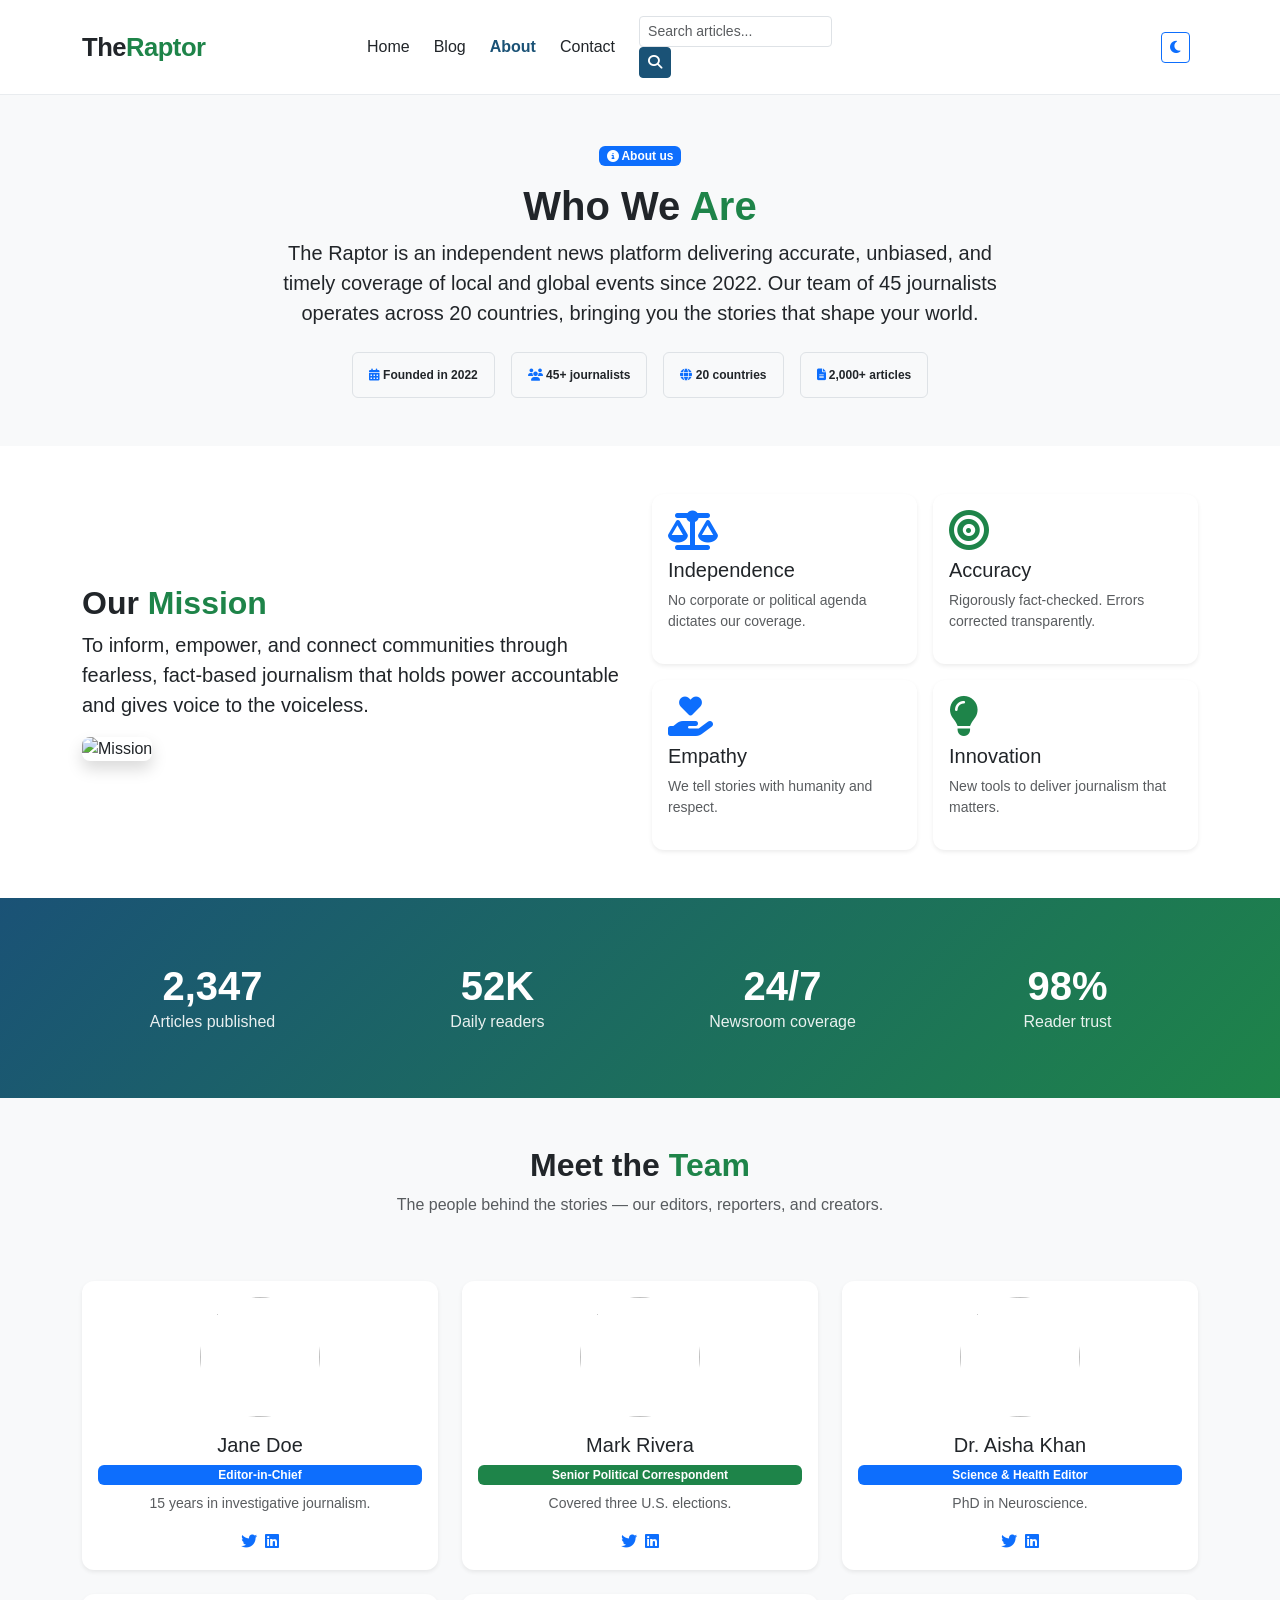
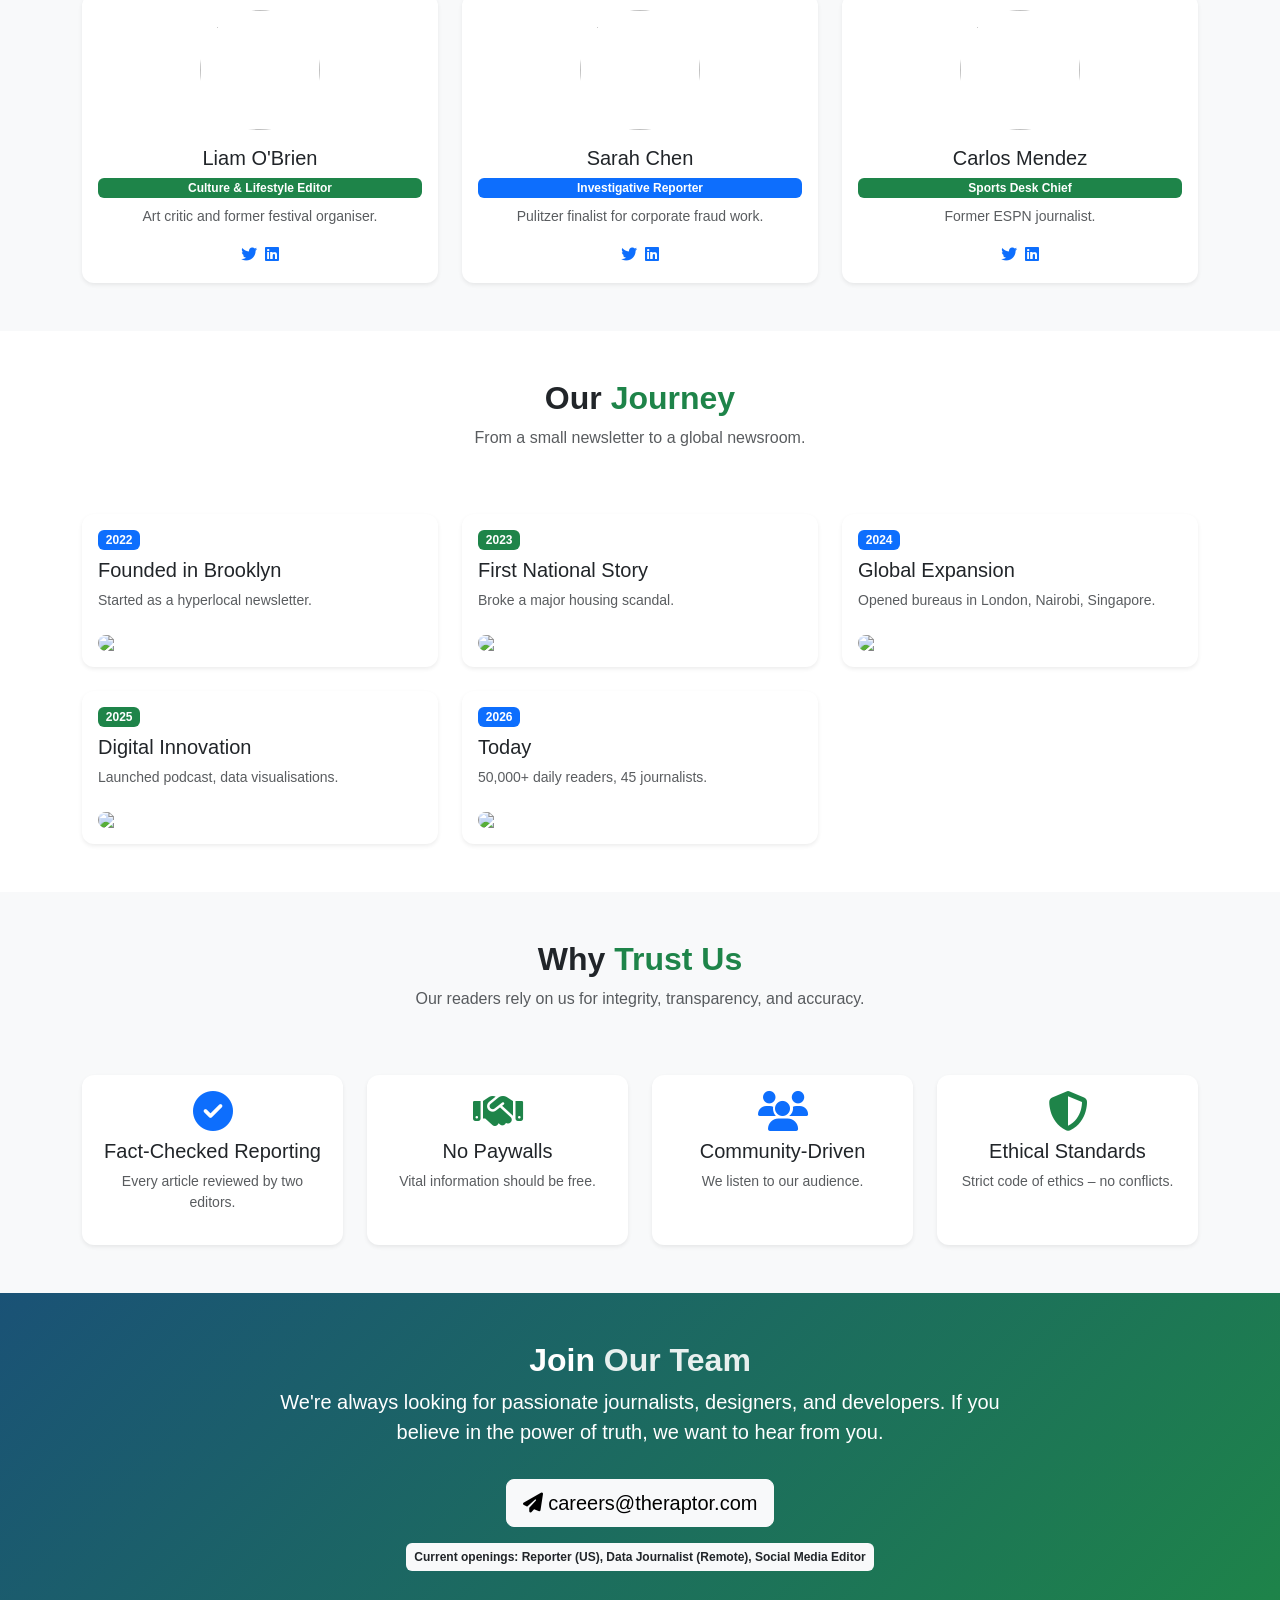
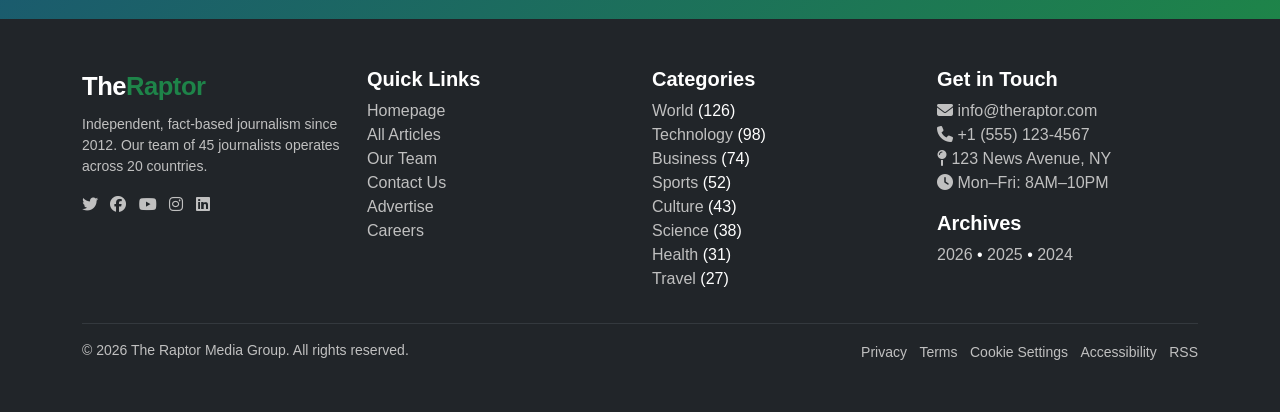
==== commit 2a7cff72: "Update about.html with header and footer consistency" ====
--- a/about.html
+++ b/about.html
@@ -8,48 +8,52 @@
     <link href="https://fonts.googleapis.com/css2?family=Inter:wght@300;400;500;600;700;800;900&display=swap" rel="stylesheet" />
     <link rel="stylesheet" href="https://cdnjs.cloudflare.com/ajax/libs/font-awesome/6.5.0/css/all.min.css" />
     <link rel="stylesheet" href="css/style.css" />
+
+    <!-- Supabase SDK -->
+    <script src="https://cdn.jsdelivr.net/npm/@supabase/supabase-js@2"></script>
 </head>
 <body>
 
-    <!-- ===== HEADER (identical) ===== -->
+    <!-- ===== HEADER (matches index.html) ===== -->
     <header id="mainHeader" class="site-header">
         <div class="container">
             <div class="row align-items-center py-3">
                 <div class="col-6 col-lg-3">
                     <a href="index.html" class="site-logo">The<span>Raptor</span></a>
                 </div>
-                <div class="col-lg-7 d-none d-lg-block">
+                <div class="col-lg-7 d-none d-md-block">
                     <nav id="mainNav" class="main-nav">
                         <a href="index.html" class="nav-link">Home</a>
                         <a href="blog.html" class="nav-link">Blog</a>
                         <a href="about.html" class="nav-link active">About</a>
                         <a href="contact.html" class="nav-link">Contact</a>
-                        <a href="#" class="nav-link search-trigger" id="navSearchTrigger"><i class="fas fa-search"></i> Search</a>
+                        <!-- Search input directly in navbar -->
+                        <div class="search-nav-item">
+                            <input type="text" id="navSearchInput" class="form-control form-control-sm" placeholder="Search articles..." />
+                            <button id="navSearchBtn" class="btn btn-sm btn-primary"><i class="fas fa-search"></i></button>
+                        </div>
                     </nav>
                 </div>
                 <div class="col-6 col-lg-2 text-end">
                     <button id="darkModeToggle" class="btn btn-outline-primary btn-sm me-2"><i class="fas fa-moon"></i></button>
-                    <button id="mobileMenuToggle" class="btn btn-outline-secondary btn-sm d-lg-none"><i class="fas fa-bars"></i></button>
-                </div>
-            </div>
-            <div id="mobileNav" class="d-lg-none" style="display:none;">
+                    <button id="mobileMenuToggle" class="btn btn-outline-secondary btn-sm d-md-none"><i class="fas fa-bars"></i></button>
+                </div>
+            </div>
+            <!-- Mobile Nav -->
+            <div id="mobileNav" class="d-md-none" style="display:none;">
                 <nav class="mobile-nav py-3">
                     <a href="index.html" class="nav-link">Home</a>
                     <a href="blog.html" class="nav-link">Blog</a>
                     <a href="about.html" class="nav-link active">About</a>
                     <a href="contact.html" class="nav-link">Contact</a>
-                    <a href="#" class="nav-link search-trigger"><i class="fas fa-search"></i> Search</a>
+                    <div class="search-mobile mt-2">
+                        <input type="text" id="mobileSearchInput" class="form-control form-control-sm" placeholder="Search articles..." />
+                        <button id="mobileSearchBtn" class="btn btn-sm btn-primary mt-1"><i class="fas fa-search"></i> Search</button>
+                    </div>
                 </nav>
             </div>
-            <div id="globalSearchBar" class="row" style="display:none;">
-                <div class="col-12 py-3">
-                    <div class="search-wrapper">
-                        <input type="text" id="globalSearchInput" class="form-control form-control-lg" placeholder="Search for articles, topics, or keywords..." />
-                        <button id="globalSearchClose" class="btn btn-outline-secondary"><i class="fas fa-times"></i></button>
-                    </div>
-                    <div id="searchResults" class="search-results mt-2"></div>
-                </div>
-            </div>
+            <!-- Search Results (dropdown) -->
+            <div id="searchResultsContainer" class="search-results-dropdown" style="display:none;"></div>
         </div>
     </header>
 
@@ -159,7 +163,6 @@
                 </div>
             </div>
             <div class="row g-4">
-                <!-- Jane -->
                 <div class="col-md-4 col-lg-4">
                     <div class="card h-100 border-0 shadow-sm text-center p-3">
                         <img src="https://picsum.photos/seed/jane2/200/200" class="rounded-circle mx-auto mb-3" style="width:120px;height:120px;object-fit:cover;" />
@@ -169,7 +172,6 @@
                         <div><a href="#" class="text-primary me-2"><i class="fab fa-twitter"></i></a><a href="#" class="text-primary"><i class="fab fa-linkedin"></i></a></div>
                     </div>
                 </div>
-                <!-- Mark -->
                 <div class="col-md-4 col-lg-4">
                     <div class="card h-100 border-0 shadow-sm text-center p-3">
                         <img src="https://picsum.photos/seed/mark2/200/200" class="rounded-circle mx-auto mb-3" style="width:120px;height:120px;object-fit:cover;" />
@@ -179,7 +181,6 @@
                         <div><a href="#" class="text-primary me-2"><i class="fab fa-twitter"></i></a><a href="#" class="text-primary"><i class="fab fa-linkedin"></i></a></div>
                     </div>
                 </div>
-                <!-- Aisha -->
                 <div class="col-md-4 col-lg-4">
                     <div class="card h-100 border-0 shadow-sm text-center p-3">
                         <img src="https://picsum.photos/seed/aisha2/200/200" class="rounded-circle mx-auto mb-3" style="width:120px;height:120px;object-fit:cover;" />
@@ -189,7 +190,6 @@
                         <div><a href="#" class="text-primary me-2"><i class="fab fa-twitter"></i></a><a href="#" class="text-primary"><i class="fab fa-linkedin"></i></a></div>
                     </div>
                 </div>
-                <!-- Liam -->
                 <div class="col-md-4 col-lg-4">
                     <div class="card h-100 border-0 shadow-sm text-center p-3">
                         <img src="https://picsum.photos/seed/liam2/200/200" class="rounded-circle mx-auto mb-3" style="width:120px;height:120px;object-fit:cover;" />
@@ -199,7 +199,6 @@
                         <div><a href="#" class="text-primary me-2"><i class="fab fa-twitter"></i></a><a href="#" class="text-primary"><i class="fab fa-linkedin"></i></a></div>
                     </div>
                 </div>
-                <!-- Sarah -->
                 <div class="col-md-4 col-lg-4">
                     <div class="card h-100 border-0 shadow-sm text-center p-3">
                         <img src="https://picsum.photos/seed/sarah2/200/200" class="rounded-circle mx-auto mb-3" style="width:120px;height:120px;object-fit:cover;" />
@@ -209,7 +208,6 @@
                         <div><a href="#" class="text-primary me-2"><i class="fab fa-twitter"></i></a><a href="#" class="text-primary"><i class="fab fa-linkedin"></i></a></div>
                     </div>
                 </div>
-                <!-- Carlos -->
                 <div class="col-md-4 col-lg-4">
                     <div class="card h-100 border-0 shadow-sm text-center p-3">
                         <img src="https://picsum.photos/seed/carlos2/200/200" class="rounded-circle mx-auto mb-3" style="width:120px;height:120px;object-fit:cover;" />
@@ -333,7 +331,7 @@
         </div>
     </section>
 
-    <!-- ===== FOOTER (same as index) ===== -->
+    <!-- ===== FOOTER (matches index.html) ===== -->
     <footer id="mainFooter" class="py-5 bg-dark text-white">
         <div class="container">
             <div class="row g-4">
@@ -355,21 +353,21 @@
                         <li><a href="blog.html" class="text-muted text-decoration-none">All Articles</a></li>
                         <li><a href="about.html" class="text-muted text-decoration-none">Our Team</a></li>
                         <li><a href="contact.html" class="text-muted text-decoration-none">Contact Us</a></li>
-                        <li><a href="#" class="text-muted text-decoration-none">Advertise</a></li>
-                        <li><a href="#" class="text-muted text-decoration-none">Careers</a></li>
+                        <li><a href="coming-soon.html" class="text-muted text-decoration-none">Advertise</a></li>
+                        <li><a href="coming-soon.html" class="text-muted text-decoration-none">Careers</a></li>
                     </ul>
                 </div>
                 <div class="col-md-6 col-lg-3">
                     <h5 class="fw-bold">Categories</h5>
                     <ul class="list-unstyled">
-                        <li><a href="#" class="text-muted text-decoration-none">World</a> (126)</li>
-                        <li><a href="#" class="text-muted text-decoration-none">Technology</a> (98)</li>
-                        <li><a href="#" class="text-muted text-decoration-none">Business</a> (74)</li>
-                        <li><a href="#" class="text-muted text-decoration-none">Sports</a> (52)</li>
-                        <li><a href="#" class="text-muted text-decoration-none">Culture</a> (43)</li>
-                        <li><a href="#" class="text-muted text-decoration-none">Science</a> (38)</li>
-                        <li><a href="#" class="text-muted text-decoration-none">Health</a> (31)</li>
-                        <li><a href="#" class="text-muted text-decoration-none">Travel</a> (27)</li>
+                        <li><a href="blog.html" class="text-muted text-decoration-none">World</a> (126)</li>
+                        <li><a href="blog.html" class="text-muted text-decoration-none">Technology</a> (98)</li>
+                        <li><a href="blog.html" class="text-muted text-decoration-none">Business</a> (74)</li>
+                        <li><a href="blog.html" class="text-muted text-decoration-none">Sports</a> (52)</li>
+                        <li><a href="blog.html" class="text-muted text-decoration-none">Culture</a> (43)</li>
+                        <li><a href="blog.html" class="text-muted text-decoration-none">Science</a> (38)</li>
+                        <li><a href="blog.html" class="text-muted text-decoration-none">Health</a> (31)</li>
+                        <li><a href="blog.html" class="text-muted text-decoration-none">Travel</a> (27)</li>
                     </ul>
                 </div>
                 <div class="col-md-6 col-lg-3">
@@ -382,7 +380,7 @@
                     </ul>
                     <h5 class="fw-bold mt-3">Archives</h5>
                     <ul class="list-unstyled">
-                        <li><a href="#" class="text-muted text-decoration-none">2026</a> • <a href="#" class="text-muted text-decoration-none">2025</a> • <a href="#" class="text-muted text-decoration-none">2024</a></li>
+                        <li><a href="coming-soon.html" class="text-muted text-decoration-none">2026</a> • <a href="coming-soon.html" class="text-muted text-decoration-none">2025</a> • <a href="coming-soon.html" class="text-muted text-decoration-none">2024</a></li>
                     </ul>
                 </div>
             </div>
@@ -392,15 +390,38 @@
                     <p class="text-muted small mb-0">&copy; 2026 The Raptor Media Group. All rights reserved.</p>
                 </div>
                 <div class="col-md-6 text-center text-md-end">
-                    <a href="#" class="text-muted small text-decoration-none me-2">Privacy</a>
-                    <a href="#" class="text-muted small text-decoration-none me-2">Terms</a>
-                    <a href="#" class="text-muted small text-decoration-none">RSS</a>
+                    <a href="coming-soon.html" class="text-muted small text-decoration-none me-2">Privacy</a>
+                    <a href="coming-soon.html" class="text-muted small text-decoration-none me-2">Terms</a>
+                    <a href="coming-soon.html" class="text-muted small text-decoration-none me-2">Cookie Settings</a>
+                    <a href="coming-soon.html" class="text-muted small text-decoration-none me-2">Accessibility</a>
+                    <a href="coming-soon.html" class="text-muted small text-decoration-none">RSS</a>
                 </div>
             </div>
         </div>
     </footer>
 
+    <!-- Bootstrap JS -->
     <script src="https://cdn.jsdelivr.net/npm/bootstrap@5.3.0-alpha1/dist/js/bootstrap.bundle.min.js"></script>
+
+    <!-- Your main JavaScript file -->
     <script src="js/script.js"></script>
+
+    <!-- Supabase initialization (placeholder keys – replace with your own) -->
+    <script>
+        // ============================================================
+        //  SUPABASE CONFIG – REPLACE THESE WITH YOUR ACTUAL KEYS
+        // ============================================================
+        const SUPABASE_URL = "YOUR_SUPABASE_URL";
+        const SUPABASE_ANON_KEY = "YOUR_SUPABASE_ANON_KEY";
+
+        // Initialize Supabase client
+        const supabase = window.supabase.createClient(SUPABASE_URL, SUPABASE_ANON_KEY);
+
+        // Make it globally available so script.js can use it
+        window.supabaseClient = supabase;
+
+        // (About page doesn't need to load articles, but keeping consistency)
+    </script>
+
 </body>
 </html>
--- a/css/style.css
+++ b/css/style.css
@@ -1,164 +1,389 @@
-/* ===== ROOT VARIABLES ===== */
+/* ===== BASE ===== */
 :root {
-    --primary: #6C63FF;
-    --primary-dark: #5a52d5;
-    --secondary: #00D4FF;
-    --accent: #FF6B9D;
-    --bg: #0a0a1a;
-    --bg-card: rgba(255, 255, 255, 0.04);
-    --bg-card-hover: rgba(255, 255, 255, 0.08);
-    --text: #e8e8f0;
-    --text-muted: #a0a0b8;
-    --border: rgba(255, 255, 255, 0.08);
-    --radius: 20px;
-    --radius-sm: 12px;
-    --transition: 0.4s cubic-bezier(0.25, 0.46, 0.45, 0.94);
-    --font: 'Inter', sans-serif;
-    --max-width: 1200px;
-    --header-height: 72px;
-}
-[data-theme="light"] {
-    --bg: #f5f5fa;
-    --bg-card: rgba(0, 0, 0, 0.04);
-    --bg-card-hover: rgba(0, 0, 0, 0.08);
-    --text: #1a1a2e;
-    --text-muted: #555570;
-    --border: rgba(0, 0, 0, 0.08);
-}
-* { margin:0; padding:0; box-sizing:border-box; }
-html { scroll-behavior:smooth; scroll-padding-top:var(--header-height); }
-body { font-family:var(--font); background:var(--bg); color:var(--text); line-height:1.7; transition:background var(--transition), color var(--transition); }
-a { text-decoration:none; color:inherit; }
-img { max-width:100%; display:block; }
-.container { max-width:var(--max-width); margin:0 auto; padding:0 24px; }
-
-/* HEADER */
-.header { position:fixed; top:0; left:0; right:0; height:var(--header-height); z-index:1000; background:rgba(10,10,26,0.75); backdrop-filter:blur(16px) saturate(180%); border-bottom:1px solid var(--border); display:flex; align-items:center; transition:background var(--transition); }
-[data-theme="light"] .header { background:rgba(245,245,250,0.80); }
-.header .container { display:flex; align-items:center; justify-content:space-between; width:100%; }
-.logo { font-size:1.6rem; font-weight:800; background:linear-gradient(135deg, var(--primary), var(--secondary)); -webkit-background-clip:text; -webkit-text-fill-color:transparent; background-clip:text; letter-spacing:-0.5px; }
-.logo span { font-weight:300; -webkit-text-fill-color:var(--text); }
-.nav-links { display:flex; align-items:center; gap:8px; }
-.nav-links a { padding:8px 18px; border-radius:50px; font-size:0.9rem; font-weight:500; transition:all var(--transition); }
-.nav-links a:hover, .nav-links a.active { background:var(--bg-card); color:var(--primary); }
-.nav-links a i { font-size:1rem; }
-.theme-toggle { background:var(--bg-card); border:1px solid var(--border); border-radius:50px; width:42px; height:42px; display:flex; align-items:center; justify-content:center; cursor:pointer; font-size:1.1rem; color:var(--text); transition:all var(--transition); margin-left:6px; }
-.theme-toggle:hover { background:var(--bg-card-hover); transform:rotate(20deg); }
-.hamburger { display:none; flex-direction:column; gap:5px; cursor:pointer; background:none; border:none; padding:6px; }
-.hamburger span { display:block; width:26px; height:2.5px; background:var(--text); border-radius:4px; transition:all var(--transition); }
-.hamburger.active span:nth-child(1) { transform:rotate(45deg) translate(5px,5px); }
-.hamburger.active span:nth-child(2) { opacity:0; }
-.hamburger.active span:nth-child(3) { transform:rotate(-45deg) translate(5px,-5px); }
-
-/* BREAKING NEWS */
-.breaking-news { background:var(--bg-card); border-left:4px solid var(--primary); padding:20px 30px; margin-bottom:40px; border-radius:var(--radius); display:flex; align-items:center; gap:20px; flex-wrap:wrap; }
-.breaking-news .label { background:#ef4444; color:#fff; font-weight:700; padding:4px 16px; border-radius:30px; text-transform:uppercase; font-size:0.8rem; letter-spacing:1px; }
-.breaking-news .headline { font-weight:600; font-size:1.1rem; color:var(--text); }
-.breaking-news .headline a { color:var(--primary); text-decoration:underline; }
-
-/* FEATURED ARTICLE (on home) */
-.featured-article { display:grid; grid-template-columns:1fr 1fr; gap:30px; margin-bottom:50px; align-items:center; }
-.featured-article .article-image { height:300px; border-radius:var(--radius); background:linear-gradient(135deg, var(--primary-dark), var(--secondary)); display:flex; align-items:center; justify-content:center; font-size:4rem; color:rgba(255,255,255,0.3); }
-.featured-article .article-content h2 { font-size:2.2rem; font-weight:800; margin-bottom:12px; }
-.featured-article .article-content .meta { color:var(--text-muted); font-size:0.9rem; margin-bottom:16px; }
-.featured-article .article-content p { color:var(--text-muted); margin-bottom:20px; line-height:1.8; }
-.featured-tag { background:rgba(108,99,255,0.15); color:var(--primary); padding:4px 14px; border-radius:30px; font-size:0.7rem; font-weight:600; text-transform:uppercase; display:inline-block; margin-bottom:10px; }
-.read-more { color:var(--primary); font-weight:600; }
-
-/* CATEGORY NAV */
-.category-nav { display:flex; gap:10px; flex-wrap:wrap; margin-bottom:30px; justify-content:center; }
-.category-nav a { padding:8px 24px; border-radius:50px; background:var(--bg-card); border:1px solid var(--border); color:var(--text-muted); font-weight:500; transition:all var(--transition); cursor:pointer; }
-.category-nav a:hover, .category-nav a.active { background:var(--primary); color:#fff; border-color:var(--primary); }
-
-/* SECTIONS */
-section { padding:80px 0; }
-.section-label { font-size:0.8rem; text-transform:uppercase; letter-spacing:3px; color:var(--primary); font-weight:600; margin-bottom:8px; }
-.section-title { font-size:2.8rem; font-weight:800; letter-spacing:-1px; margin-bottom:16px; }
-.section-title .highlight { background:linear-gradient(135deg, var(--primary), var(--secondary)); -webkit-background-clip:text; -webkit-text-fill-color:transparent; background-clip:text; }
-.section-desc { color:var(--text-muted); font-size:1.1rem; max-width:540px; }
-.section-header { margin-bottom:48px; }
-.section-header.center { text-align:center; }
-.section-header.center .section-desc { margin:0 auto; }
-
-/* BUTTONS */
-.btn { display:inline-flex; align-items:center; gap:10px; padding:14px 32px; border-radius:50px; font-weight:600; font-size:0.95rem; border:none; cursor:pointer; transition:all var(--transition); background:var(--bg-card); color:var(--text); border:1px solid var(--border); }
-.btn-primary { background:linear-gradient(135deg, var(--primary), var(--secondary)); color:#fff !important; border:none; -webkit-text-fill-color:#fff; }
-.btn-primary:hover { transform:translateY(-3px); box-shadow:0 12px 40px rgba(108,99,255,0.35); }
-.btn-outline:hover { background:var(--bg-card-hover); transform:translateY(-3px); }
-
-/* ABOUT */
-.about-grid { display:grid; grid-template-columns:1fr 1fr; gap:60px; align-items:center; }
-.about-text p { color:var(--text-muted); margin-bottom:18px; font-size:1.05rem; }
-.about-stats { display:grid; grid-template-columns:repeat(3,1fr); gap:20px; margin-top:30px; }
-.stat-item { background:var(--bg-card); border:1px solid var(--border); border-radius:var(--radius-sm); padding:20px; text-align:center; transition:all var(--transition); }
-.stat-item:hover { transform:translateY(-4px); background:var(--bg-card-hover); }
-.stat-item .number { font-size:2rem; font-weight:800; background:linear-gradient(135deg, var(--primary), var(--secondary)); -webkit-background-clip:text; -webkit-text-fill-color:transparent; background-clip:text; }
-.stat-item .label { font-size:0.85rem; color:var(--text-muted); margin-top:4px; }
-.about-image { display:flex; justify-content:center; }
-.about-image .img-placeholder { width:100%; max-width:420px; aspect-ratio:1/1; border-radius:var(--radius); background:linear-gradient(135deg, var(--primary), var(--secondary)); display:flex; align-items:center; justify-content:center; font-size:6rem; color:#fff; opacity:0.9; }
-
-/* PROJECT/BLOG GRID */
-.projects-grid { display:grid; grid-template-columns:repeat(auto-fill, minmax(320px,1fr)); gap:28px; }
-.project-card { background:var(--bg-card); border:1px solid var(--border); border-radius:var(--radius); overflow:hidden; transition:all var(--transition); }
-.project-card:hover { transform:translateY(-8px); border-color:var(--primary); box-shadow:0 20px 50px rgba(0,0,0,0.3); }
-.project-card .thumb { height:200px; background:linear-gradient(135deg, var(--primary-dark), var(--secondary)); display:flex; align-items:center; justify-content:center; font-size:3rem; color:rgba(255,255,255,0.5); }
-.project-card .body { padding:24px; }
-.project-card .body .tag { display:inline-block; padding:4px 14px; border-radius:50px; background:rgba(108,99,255,0.15); color:var(--primary); font-size:0.7rem; font-weight:600; text-transform:uppercase; letter-spacing:0.5px; margin-bottom:10px; }
-.project-card .body h3 { font-size:1.2rem; font-weight:700; margin-bottom:8px; }
-.project-card .body p { color:var(--text-muted); font-size:0.95rem; }
-
-/* CONTACT */
-.contact-wrapper { display:grid; grid-template-columns:1fr 1.2fr; gap:50px; align-items:start; }
-.contact-info h3 { font-size:1.6rem; font-weight:700; margin-bottom:12px; }
-.contact-info p { color:var(--text-muted); margin-bottom:28px; }
-.contact-item { display:flex; align-items:center; gap:16px; margin-bottom:18px; }
-.contact-item .icon { width:44px; height:44px; border-radius:50%; background:var(--bg-card); border:1px solid var(--border); display:flex; align-items:center; justify-content:center; color:var(--primary); font-size:1.1rem; flex-shrink:0; }
-.contact-item .text .label { font-size:0.75rem; text-transform:uppercase; letter-spacing:1px; color:var(--text-muted); }
-.contact-item .text .value { font-weight:500; }
-.contact-form { background:var(--bg-card); border:1px solid var(--border); border-radius:var(--radius); padding:36px; }
-.contact-form .form-group { margin-bottom:20px; }
-.contact-form label { display:block; font-weight:500; font-size:0.9rem; margin-bottom:6px; }
-.contact-form input, .contact-form textarea { width:100%; padding:14px 18px; border-radius:var(--radius-sm); border:1px solid var(--border); background:var(--bg); color:var(--text); font-size:0.95rem; font-family:inherit; transition:border var(--transition); outline:none; }
-.contact-form input:focus, .contact-form textarea:focus { border-color:var(--primary); box-shadow:0 0 0 4px rgba(108,99,255,0.12); }
-.contact-form textarea { resize:vertical; min-height:130px; }
-.contact-form .btn { width:100%; justify-content:center; }
-.form-feedback { margin-top:14px; padding:12px 18px; border-radius:var(--radius-sm); font-weight:500; display:none; }
-.form-feedback.success { display:block; background:rgba(34,197,94,0.15); color:#22c55e; border:1px solid rgba(34,197,94,0.2); }
-.form-feedback.error { display:block; background:rgba(239,68,68,0.15); color:#ef4444; border:1px solid rgba(239,68,68,0.2); }
-
-/* FOOTER */
-.footer { border-top:1px solid var(--border); padding:40px 0 28px; margin-top:20px; }
-.footer .container { display:flex; justify-content:space-between; align-items:center; flex-wrap:wrap; gap:20px; }
-.footer .copy { color:var(--text-muted); font-size:0.9rem; }
-.footer .social-links { display:flex; gap:14px; }
-.footer .social-links a { width:38px; height:38px; border-radius:50%; background:var(--bg-card); border:1px solid var(--border); display:flex; align-items:center; justify-content:center; color:var(--text-muted); transition:all var(--transition); font-size:1rem; }
-.footer .social-links a:hover { background:var(--primary); color:#fff; transform:translateY(-3px); }
-
-/* RESPONSIVE */
-@media (max-width:1024px) {
-    .hero .container { grid-template-columns:1fr; text-align:center; }
-    .featured-article { grid-template-columns:1fr; }
-    .featured-article .article-image { height:200px; }
-    .about-grid { grid-template-columns:1fr; text-align:center; }
-    .about-stats { justify-items:center; }
-    .contact-wrapper { grid-template-columns:1fr; }
-    .section-title { font-size:2.2rem; }
-}
-@media (max-width:768px) {
-    .nav-links { position:fixed; top:var(--header-height); left:0; right:0; background:var(--bg); border-bottom:1px solid var(--border); flex-direction:column; padding:20px 24px; gap:6px; transform:translateY(-120%); transition:transform var(--transition); backdrop-filter:blur(16px); background:rgba(10,10,26,0.92); }
-    [data-theme="light"] .nav-links { background:rgba(245,245,250,0.92); }
-    .nav-links.open { transform:translateY(0); }
-    .nav-links a { width:100%; text-align:center; padding:12px; }
-    .hamburger { display:flex; }
-    .featured-article .article-content h2 { font-size:1.6rem; }
-    .section-title { font-size:1.8rem; }
-    .projects-grid { grid-template-columns:1fr; }
-    .about-stats { grid-template-columns:1fr 1fr; }
-    .breaking-news { flex-direction:column; align-items:flex-start; }
-    .footer .container { flex-direction:column; text-align:center; }
-}
-@media (max-width:480px) {
-    .btn { padding:12px 24px; font-size:0.85rem; }
-    .container { padding:0 16px; }
-    .contact-form { padding:20px; }
-}
+    --primary: #1a5276;
+    --primary-light: #2e86c1;
+    --primary-dark: #0e2f44;
+    --green: #1e8449;
+    --green-light: #28b463;
+    --green-dark: #145a32;
+    --white: #ffffff;
+    --light-bg: #f8f9fa;
+    --dark-bg: #1a1a2e;
+    --text-dark: #212529;
+    --text-light: #f8f9fa;
+    --shadow: 0 4px 12px rgba(0,0,0,0.08);
+    --radius: 12px;
+}
+
+* {
+    margin: 0;
+    padding: 0;
+    box-sizing: border-box;
+}
+
+body {
+    font-family: 'Inter', sans-serif;
+    background-color: var(--white);
+    color: var(--text-dark);
+    transition: background-color 0.3s, color 0.3s;
+}
+
+/* ===== DARK MODE ===== */
+body.dark-mode {
+    background-color: var(--dark-bg);
+    color: var(--text-light);
+}
+body.dark-mode .bg-light {
+    background-color: #2d2d44 !important;
+}
+body.dark-mode .card,
+body.dark-mode .accordion-item,
+body.dark-mode .list-group-item {
+    background-color: #2d2d44;
+    border-color: #444;
+    color: var(--text-light);
+}
+body.dark-mode .text-muted {
+    color: #aaa !important;
+}
+body.dark-mode .border {
+    border-color: #444 !important;
+}
+body.dark-mode .btn-outline-primary {
+    color: var(--primary-light);
+    border-color: var(--primary-light);
+}
+body.dark-mode .btn-outline-primary:hover {
+    background-color: var(--primary-light);
+    color: #fff;
+}
+body.dark-mode .btn-outline-secondary {
+    color: #ccc;
+    border-color: #555;
+}
+body.dark-mode .btn-outline-secondary:hover {
+    background-color: #555;
+    color: #fff;
+}
+body.dark-mode .site-header {
+    background-color: #1a1a2e !important;
+    border-bottom: 1px solid #333;
+}
+body.dark-mode .site-logo {
+    color: var(--text-light);
+}
+body.dark-mode .site-logo span {
+    color: var(--green-light);
+}
+body.dark-mode .nav-link {
+    color: #ccc !important;
+}
+body.dark-mode .nav-link:hover,
+body.dark-mode .nav-link.active {
+    color: #fff !important;
+}
+body.dark-mode footer {
+    background-color: #111 !important;
+}
+body.dark-mode .search-results {
+    background: #2d2d44;
+    color: #eee;
+}
+body.dark-mode .search-results a {
+    color: #8ab4f8;
+}
+
+/* ===== HEADER ===== */
+.site-header {
+    background: var(--white);
+    border-bottom: 1px solid #e9ecef;
+    position: sticky;
+    top: 0;
+    z-index: 1030;
+    transition: background 0.3s;
+}
+.site-logo {
+    font-size: 1.6rem;
+    font-weight: 800;
+    text-decoration: none;
+    color: var(--text-dark);
+    letter-spacing: -0.5px;
+}
+.site-logo span {
+    color: var(--green);
+}
+.main-nav {
+    display: flex;
+    gap: 1.5rem;
+    align-items: center;
+}
+.nav-link {
+    font-weight: 500;
+    color: var(--text-dark);
+    text-decoration: none;
+    transition: color 0.2s;
+}
+.nav-link:hover,
+.nav-link.active {
+    color: var(--primary);
+}
+.nav-link.active {
+    font-weight: 700;
+}
+
+/* Mobile nav */
+.mobile-nav {
+    display: flex;
+    flex-direction: column;
+    gap: 0.75rem;
+    padding: 1rem 0;
+}
+.mobile-nav .nav-link {
+    padding: 0.5rem 0;
+    border-bottom: 1px solid #eee;
+}
+body.dark-mode .mobile-nav .nav-link {
+    border-bottom-color: #444;
+}
+
+/* ===== SEARCH BAR ===== */
+.search-bar-container {
+    background: var(--light-bg);
+    border-radius: var(--radius);
+    margin-top: 0.5rem;
+}
+.search-wrapper {
+    display: flex;
+    gap: 0.5rem;
+}
+#globalSearchInput {
+    flex: 1;
+}
+.search-results {
+    max-height: 400px;
+    overflow-y: auto;
+    background: var(--white);
+    border-radius: var(--radius);
+    box-shadow: var(--shadow);
+    padding: 0.5rem;
+}
+.search-results .result-item {
+    padding: 0.5rem 0.75rem;
+    border-bottom: 1px solid #eee;
+    cursor: pointer;
+    transition: background 0.15s;
+}
+.search-results .result-item:hover {
+    background: var(--light-bg);
+}
+.search-results .result-item:last-child {
+    border-bottom: none;
+}
+.search-results .result-title {
+    font-weight: 600;
+}
+.search-results .result-meta {
+    font-size: 0.8rem;
+    color: #6c757d;
+}
+body.dark-mode .search-results .result-item {
+    border-bottom-color: #444;
+}
+body.dark-mode .search-results .result-item:hover {
+    background: #3a3a5a;
+}
+
+/* ===== BUTTONS ===== */
+.btn-primary {
+    background-color: var(--primary);
+    border-color: var(--primary);
+}
+.btn-primary:hover {
+    background-color: var(--primary-dark);
+    border-color: var(--primary-dark);
+}
+.btn-green {
+    background-color: var(--green);
+    border-color: var(--green);
+    color: #fff;
+}
+.btn-green:hover {
+    background-color: var(--green-dark);
+    border-color: var(--green-dark);
+    color: #fff;
+}
+.text-green {
+    color: var(--green);
+}
+.bg-green {
+    background-color: var(--green);
+}
+.bg-green-subtle {
+    background-color: #d5f5e3;
+}
+.text-green-emphasis {
+    color: var(--green-dark);
+}
+
+/* ===== CARDS ===== */
+.card {
+    border-radius: var(--radius);
+    transition: transform 0.2s, box-shadow 0.2s;
+}
+.card:hover {
+    transform: translateY(-4px);
+    box-shadow: 0 12px 28px rgba(0,0,0,0.12);
+}
+.card-img-top {
+    border-top-left-radius: var(--radius);
+    border-top-right-radius: var(--radius);
+    height: 200px;
+    object-fit: cover;
+}
+
+/* ===== STATS ===== */
+.stat-item {
+    padding: 1rem;
+}
+.stat-item span:first-child {
+    display: block;
+    font-size: 2.5rem;
+    font-weight: 800;
+}
+.stat-item span:last-child {
+    font-size: 1rem;
+    opacity: 0.9;
+}
+
+/* ===== FOOTER ===== */
+footer a {
+    transition: color 0.2s;
+}
+footer a:hover {
+    color: var(--white) !important;
+}
+/* Light mode footer links – ensure visibility */
+body:not(.dark-mode) footer .text-muted {
+    color: #c0c0c0 !important; /* lighter grey for readability on dark bg */
+}
+body:not(.dark-mode) footer .text-muted:hover {
+    color: #fff !important;
+}
+/* Dark mode footer already has #aaa for text-muted */
+
+/* ===== RESPONSIVE ===== */
+/* Extra small devices (phones, 0–576px) */
+@media (max-width: 575.98px) {
+    .site-logo {
+        font-size: 1.2rem;
+    }
+    .stat-item span:first-child {
+        font-size: 1.8rem;
+    }
+    .card-img-top {
+        height: 140px;
+    }
+    .breaking-news {
+        font-size: 0.85rem;
+    }
+    #breakingText {
+        display: block;
+        white-space: normal;
+        line-height: 1.5;
+    }
+    .main-nav {
+        gap: 0.8rem;
+    }
+    .btn {
+        font-size: 0.8rem;
+        padding: 0.3rem 0.6rem;
+    }
+    .search-wrapper {
+        flex-wrap: wrap;
+    }
+    #globalSearchInput {
+        width: 100%;
+    }
+}
+
+/* Small devices (tablets, 576–768px) */
+@media (min-width: 576px) and (max-width: 767.98px) {
+    .site-logo {
+        font-size: 1.4rem;
+    }
+    .card-img-top {
+        height: 180px;
+    }
+    .stat-item span:first-child {
+        font-size: 2.2rem;
+    }
+}
+
+/* Medium devices (tablets/laptops, 768–992px) */
+@media (min-width: 768px) and (max-width: 991.98px) {
+    .card-img-top {
+        height: 200px;
+    }
+}
+
+/* Large devices (desktops, 992–1200px) */
+@media (min-width: 992px) and (max-width: 1199.98px) {
+    .card-img-top {
+        height: 220px;
+    }
+}
+
+/* Extra large devices (large desktops, 1200–1400px) */
+@media (min-width: 1200px) and (max-width: 1399.98px) {
+    .card-img-top {
+        height: 240px;
+    }
+}
+
+/* XXL (1400px+) */
+@media (min-width: 1400px) {
+    .container {
+        max-width: 1320px;
+    }
+    .card-img-top {
+        height: 260px;
+    }
+}
+
+/* Fix for very small screens (below 400px) */
+@media (max-width: 399.98px) {
+    .site-logo {
+        font-size: 1rem;
+    }
+    .nav-link {
+        font-size: 0.8rem;
+    }
+    .btn {
+        font-size: 0.7rem;
+        padding: 0.2rem 0.4rem;
+    }
+    h1 {
+        font-size: 1.8rem !important;
+    }
+    h2 {
+        font-size: 1.4rem !important;
+    }
+    .display-4 {
+        font-size: 2.2rem !important;
+    }
+}
+
+/* Print styles */
+@media print {
+    .site-header, .site-footer, .search-bar-container {
+        display: none !important;
+    }
+    body {
+        background: #fff !important;
+        color: #000 !important;
+    }
+    .card {
+        box-shadow: none !important;
+        border: 1px solid #ccc !important;
+    }
+}
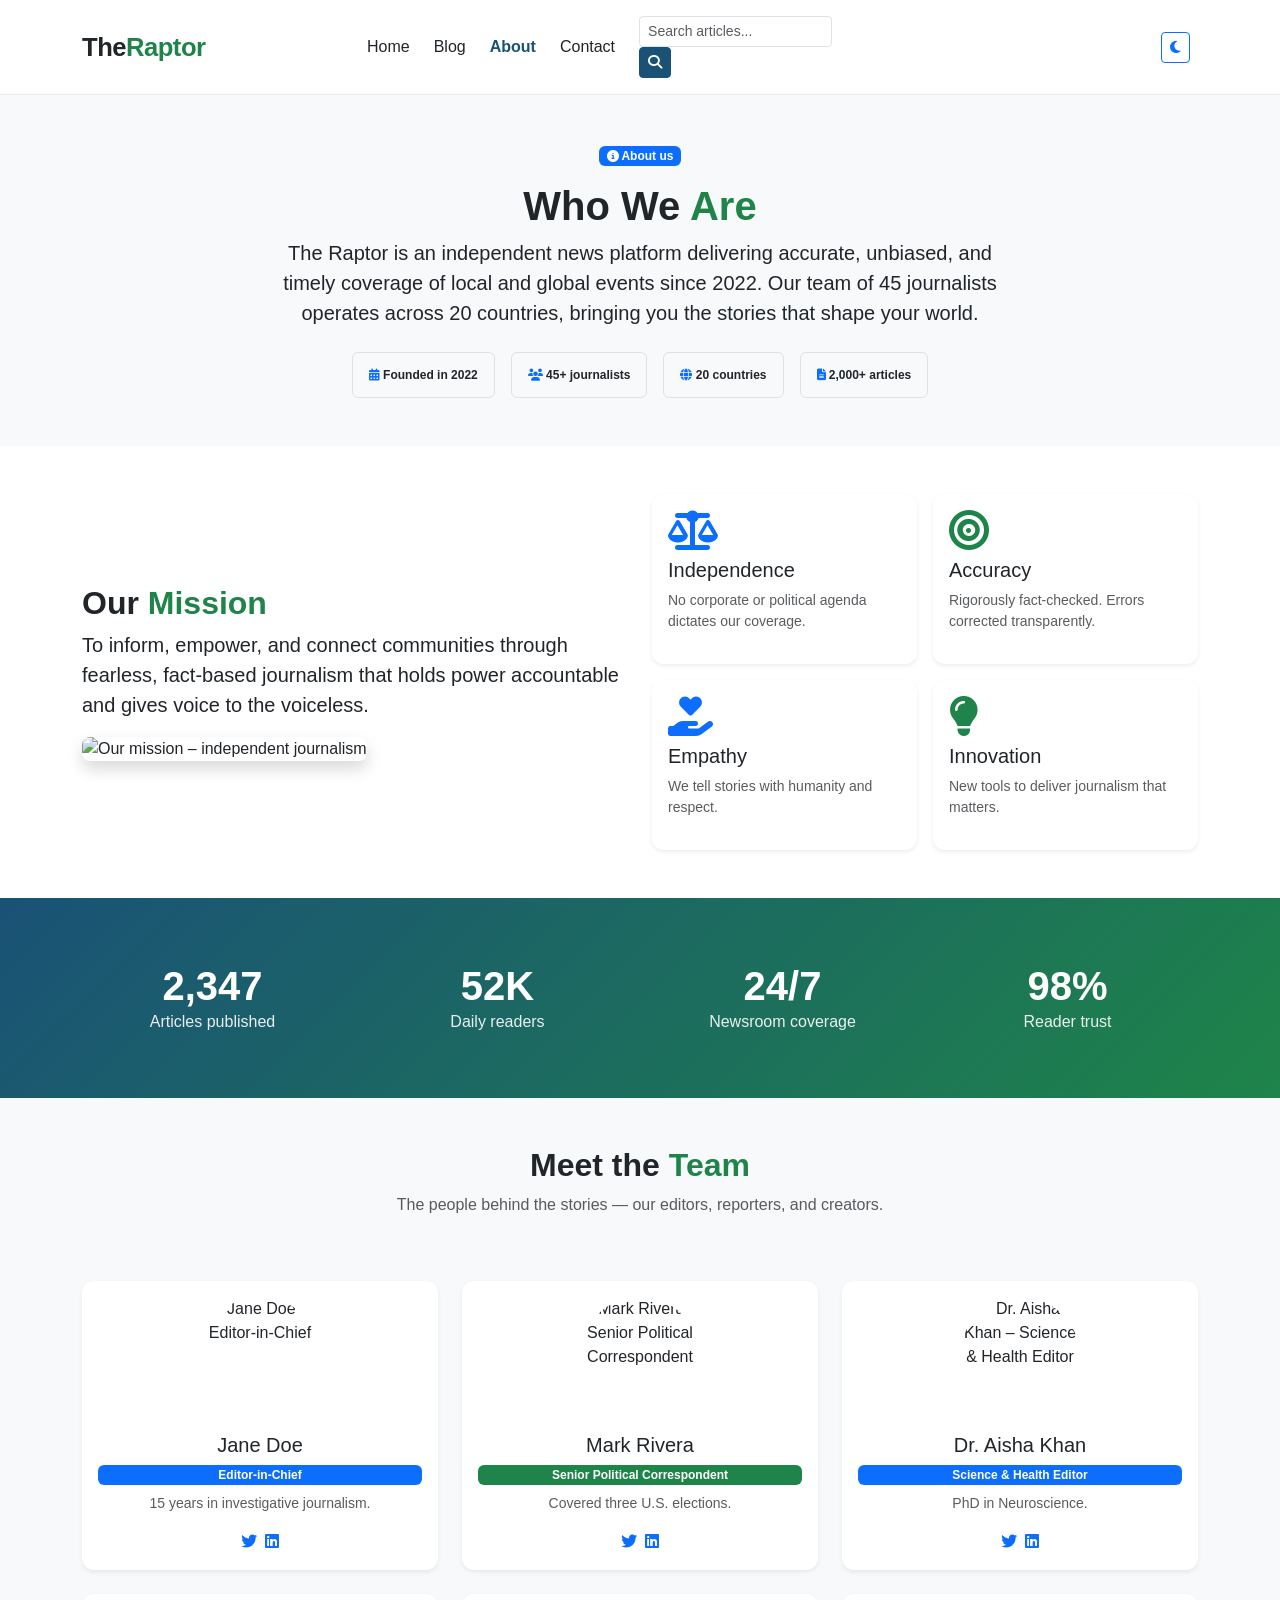
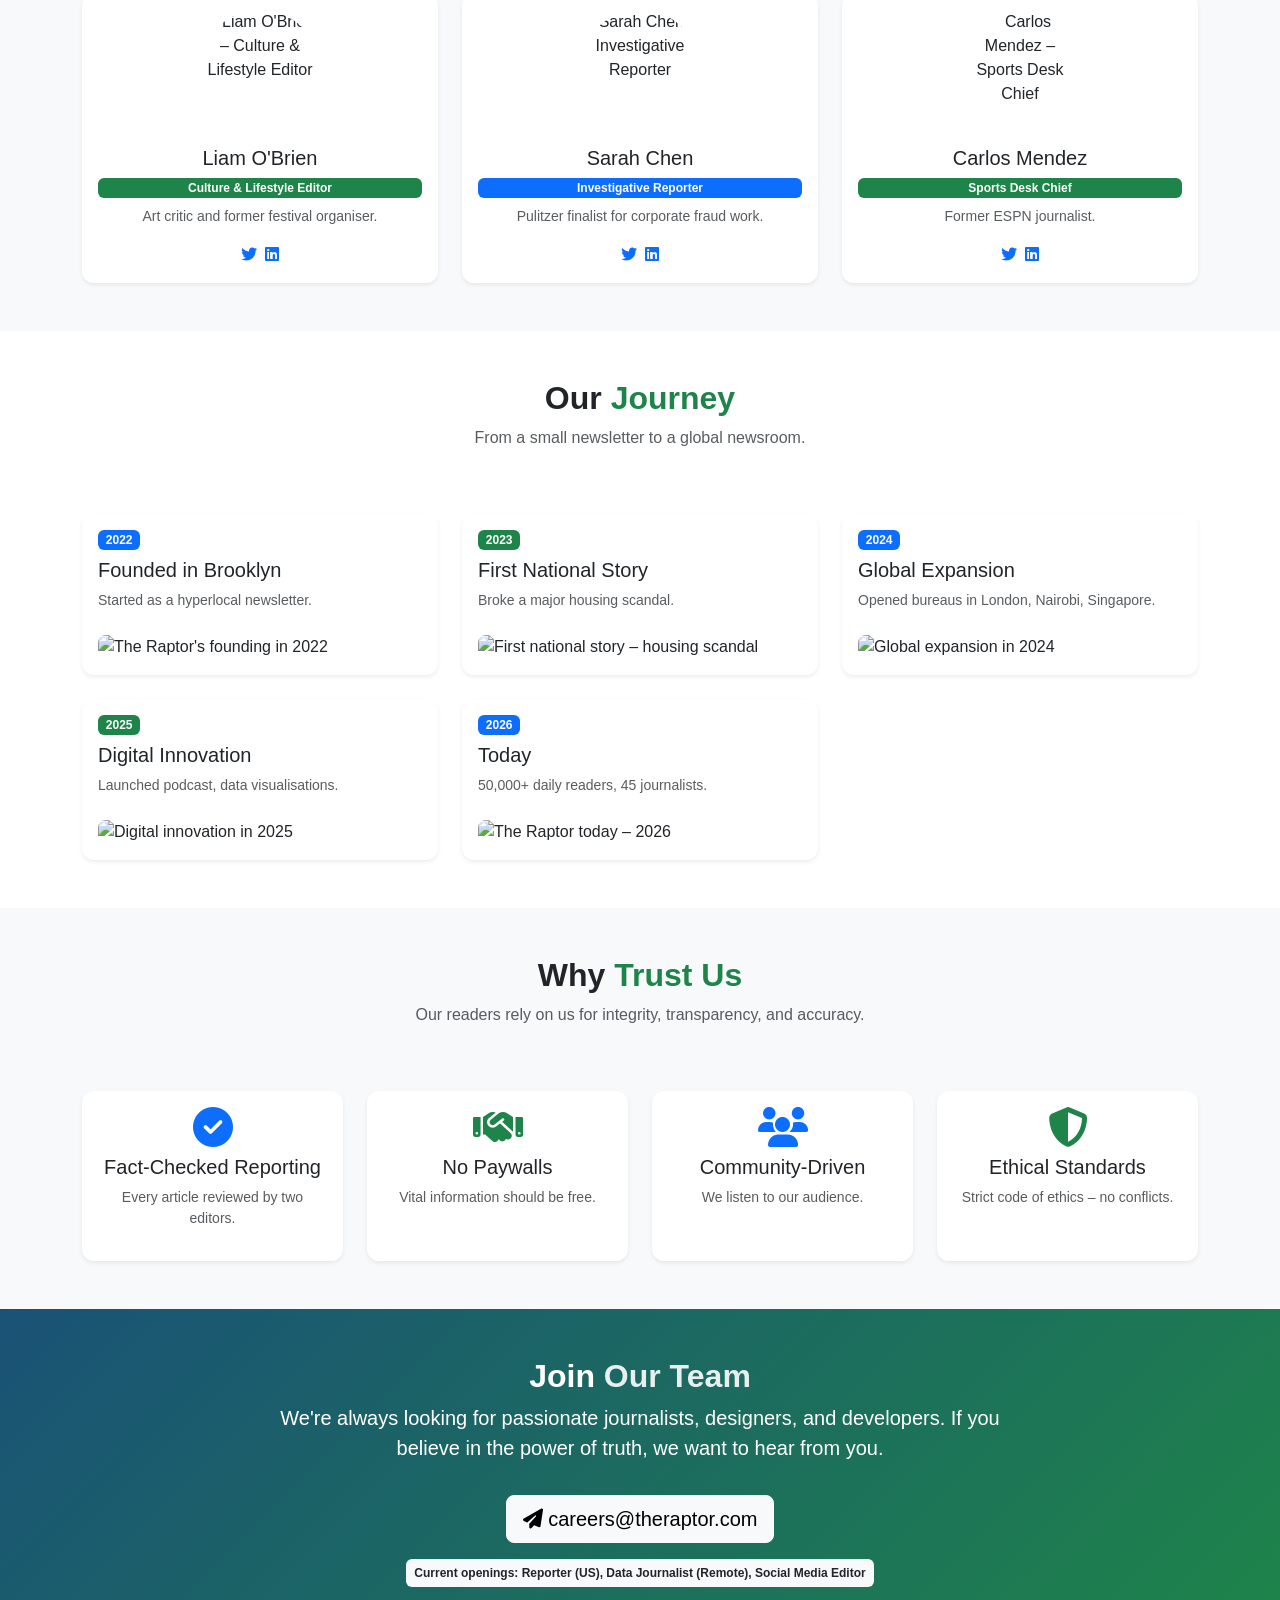
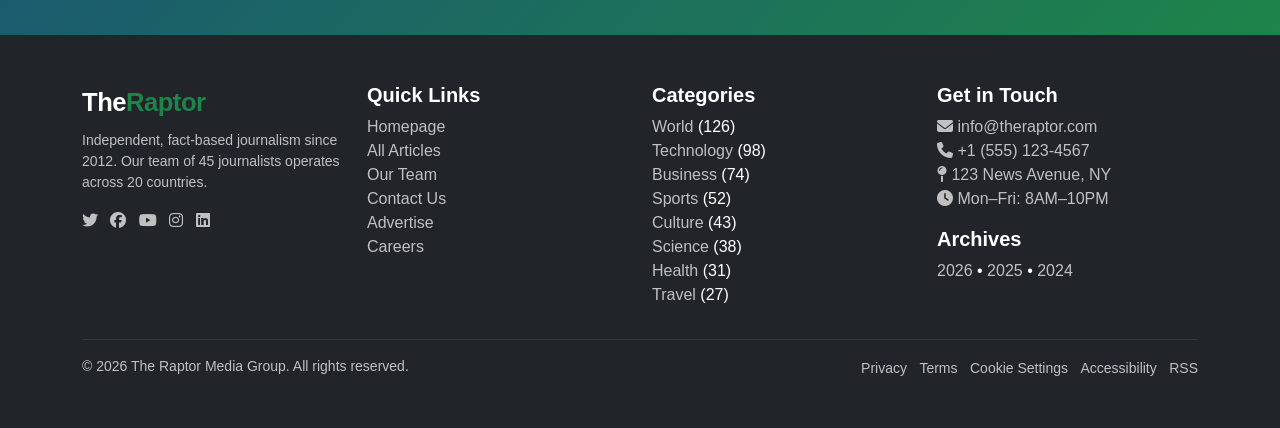
==== commit 70d2ff14: "Enhance accessibility and improve semantics in about.html" ====
--- a/about.html
+++ b/about.html
@@ -19,36 +19,38 @@
         <div class="container">
             <div class="row align-items-center py-3">
                 <div class="col-6 col-lg-3">
-                    <a href="index.html" class="site-logo">The<span>Raptor</span></a>
+                    <a href="index.html" class="site-logo">The<span class="text-green">Raptor</span></a>
                 </div>
                 <div class="col-lg-7 d-none d-md-block">
-                    <nav id="mainNav" class="main-nav">
+                    <nav id="mainNav" class="main-nav" aria-label="Main navigation">
                         <a href="index.html" class="nav-link">Home</a>
                         <a href="blog.html" class="nav-link">Blog</a>
                         <a href="about.html" class="nav-link active">About</a>
                         <a href="contact.html" class="nav-link">Contact</a>
-                        <!-- Search input directly in navbar -->
+                        <!-- Search input -->
                         <div class="search-nav-item">
-                            <input type="text" id="navSearchInput" class="form-control form-control-sm" placeholder="Search articles..." />
-                            <button id="navSearchBtn" class="btn btn-sm btn-primary"><i class="fas fa-search"></i></button>
+                            <label for="navSearchInput" class="visually-hidden">Search articles</label>
+                            <input type="text" id="navSearchInput" class="form-control form-control-sm" placeholder="Search articles..." aria-label="Search articles" />
+                            <button id="navSearchBtn" class="btn btn-sm btn-primary" aria-label="Submit search"><i class="fas fa-search"></i></button>
                         </div>
                     </nav>
                 </div>
                 <div class="col-6 col-lg-2 text-end">
-                    <button id="darkModeToggle" class="btn btn-outline-primary btn-sm me-2"><i class="fas fa-moon"></i></button>
-                    <button id="mobileMenuToggle" class="btn btn-outline-secondary btn-sm d-md-none"><i class="fas fa-bars"></i></button>
+                    <button id="darkModeToggle" class="btn btn-outline-primary btn-sm me-2" aria-label="Toggle dark mode"><i class="fas fa-moon"></i></button>
+                    <button id="mobileMenuToggle" class="btn btn-outline-secondary btn-sm d-md-none" aria-label="Toggle mobile navigation"><i class="fas fa-bars"></i></button>
                 </div>
             </div>
             <!-- Mobile Nav -->
             <div id="mobileNav" class="d-md-none" style="display:none;">
-                <nav class="mobile-nav py-3">
+                <nav class="mobile-nav py-3" aria-label="Mobile navigation">
                     <a href="index.html" class="nav-link">Home</a>
                     <a href="blog.html" class="nav-link">Blog</a>
                     <a href="about.html" class="nav-link active">About</a>
                     <a href="contact.html" class="nav-link">Contact</a>
                     <div class="search-mobile mt-2">
-                        <input type="text" id="mobileSearchInput" class="form-control form-control-sm" placeholder="Search articles..." />
-                        <button id="mobileSearchBtn" class="btn btn-sm btn-primary mt-1"><i class="fas fa-search"></i> Search</button>
+                        <label for="mobileSearchInput" class="visually-hidden">Search articles</label>
+                        <input type="text" id="mobileSearchInput" class="form-control form-control-sm" placeholder="Search articles..." aria-label="Search articles" />
+                        <button id="mobileSearchBtn" class="btn btn-sm btn-primary mt-1" aria-label="Submit mobile search"><i class="fas fa-search"></i> Search</button>
                     </div>
                 </nav>
             </div>
@@ -83,7 +85,7 @@
                 <div class="col-lg-6">
                     <h2 class="fw-bold">Our <span class="text-green">Mission</span></h2>
                     <p class="lead">To inform, empower, and connect communities through fearless, fact‑based journalism that holds power accountable and gives voice to the voiceless.</p>
-                    <img src="https://picsum.photos/seed/mission2/600/400" alt="Mission" class="img-fluid rounded-3 shadow" />
+                    <img src="https://picsum.photos/seed/mission2/600/400" alt="Our mission – independent journalism" class="img-fluid rounded-3 shadow" />
                 </div>
                 <div class="col-lg-6">
                     <div class="row g-3">
@@ -165,56 +167,56 @@
             <div class="row g-4">
                 <div class="col-md-4 col-lg-4">
                     <div class="card h-100 border-0 shadow-sm text-center p-3">
-                        <img src="https://picsum.photos/seed/jane2/200/200" class="rounded-circle mx-auto mb-3" style="width:120px;height:120px;object-fit:cover;" />
+                        <img src="https://picsum.photos/seed/jane2/200/200" class="rounded-circle mx-auto mb-3" style="width:120px;height:120px;object-fit:cover;" alt="Jane Doe – Editor-in-Chief" />
                         <h5>Jane Doe</h5>
                         <span class="badge bg-primary">Editor‑in‑Chief</span>
                         <p class="text-muted small mt-2">15 years in investigative journalism.</p>
-                        <div><a href="#" class="text-primary me-2"><i class="fab fa-twitter"></i></a><a href="#" class="text-primary"><i class="fab fa-linkedin"></i></a></div>
-                    </div>
-                </div>
-                <div class="col-md-4 col-lg-4">
-                    <div class="card h-100 border-0 shadow-sm text-center p-3">
-                        <img src="https://picsum.photos/seed/mark2/200/200" class="rounded-circle mx-auto mb-3" style="width:120px;height:120px;object-fit:cover;" />
+                        <div><a href="#" class="text-primary me-2" aria-label="Jane Doe Twitter"><i class="fab fa-twitter"></i></a><a href="#" class="text-primary" aria-label="Jane Doe LinkedIn"><i class="fab fa-linkedin"></i></a></div>
+                    </div>
+                </div>
+                <div class="col-md-4 col-lg-4">
+                    <div class="card h-100 border-0 shadow-sm text-center p-3">
+                        <img src="https://picsum.photos/seed/mark2/200/200" class="rounded-circle mx-auto mb-3" style="width:120px;height:120px;object-fit:cover;" alt="Mark Rivera – Senior Political Correspondent" />
                         <h5>Mark Rivera</h5>
                         <span class="badge bg-green">Senior Political Correspondent</span>
                         <p class="text-muted small mt-2">Covered three U.S. elections.</p>
-                        <div><a href="#" class="text-primary me-2"><i class="fab fa-twitter"></i></a><a href="#" class="text-primary"><i class="fab fa-linkedin"></i></a></div>
-                    </div>
-                </div>
-                <div class="col-md-4 col-lg-4">
-                    <div class="card h-100 border-0 shadow-sm text-center p-3">
-                        <img src="https://picsum.photos/seed/aisha2/200/200" class="rounded-circle mx-auto mb-3" style="width:120px;height:120px;object-fit:cover;" />
+                        <div><a href="#" class="text-primary me-2" aria-label="Mark Rivera Twitter"><i class="fab fa-twitter"></i></a><a href="#" class="text-primary" aria-label="Mark Rivera LinkedIn"><i class="fab fa-linkedin"></i></a></div>
+                    </div>
+                </div>
+                <div class="col-md-4 col-lg-4">
+                    <div class="card h-100 border-0 shadow-sm text-center p-3">
+                        <img src="https://picsum.photos/seed/aisha2/200/200" class="rounded-circle mx-auto mb-3" style="width:120px;height:120px;object-fit:cover;" alt="Dr. Aisha Khan – Science & Health Editor" />
                         <h5>Dr. Aisha Khan</h5>
                         <span class="badge bg-primary">Science &amp; Health Editor</span>
                         <p class="text-muted small mt-2">PhD in Neuroscience.</p>
-                        <div><a href="#" class="text-primary me-2"><i class="fab fa-twitter"></i></a><a href="#" class="text-primary"><i class="fab fa-linkedin"></i></a></div>
-                    </div>
-                </div>
-                <div class="col-md-4 col-lg-4">
-                    <div class="card h-100 border-0 shadow-sm text-center p-3">
-                        <img src="https://picsum.photos/seed/liam2/200/200" class="rounded-circle mx-auto mb-3" style="width:120px;height:120px;object-fit:cover;" />
+                        <div><a href="#" class="text-primary me-2" aria-label="Aisha Khan Twitter"><i class="fab fa-twitter"></i></a><a href="#" class="text-primary" aria-label="Aisha Khan LinkedIn"><i class="fab fa-linkedin"></i></a></div>
+                    </div>
+                </div>
+                <div class="col-md-4 col-lg-4">
+                    <div class="card h-100 border-0 shadow-sm text-center p-3">
+                        <img src="https://picsum.photos/seed/liam2/200/200" class="rounded-circle mx-auto mb-3" style="width:120px;height:120px;object-fit:cover;" alt="Liam O'Brien – Culture & Lifestyle Editor" />
                         <h5>Liam O'Brien</h5>
                         <span class="badge bg-green">Culture &amp; Lifestyle Editor</span>
                         <p class="text-muted small mt-2">Art critic and former festival organiser.</p>
-                        <div><a href="#" class="text-primary me-2"><i class="fab fa-twitter"></i></a><a href="#" class="text-primary"><i class="fab fa-linkedin"></i></a></div>
-                    </div>
-                </div>
-                <div class="col-md-4 col-lg-4">
-                    <div class="card h-100 border-0 shadow-sm text-center p-3">
-                        <img src="https://picsum.photos/seed/sarah2/200/200" class="rounded-circle mx-auto mb-3" style="width:120px;height:120px;object-fit:cover;" />
+                        <div><a href="#" class="text-primary me-2" aria-label="Liam O'Brien Twitter"><i class="fab fa-twitter"></i></a><a href="#" class="text-primary" aria-label="Liam O'Brien LinkedIn"><i class="fab fa-linkedin"></i></a></div>
+                    </div>
+                </div>
+                <div class="col-md-4 col-lg-4">
+                    <div class="card h-100 border-0 shadow-sm text-center p-3">
+                        <img src="https://picsum.photos/seed/sarah2/200/200" class="rounded-circle mx-auto mb-3" style="width:120px;height:120px;object-fit:cover;" alt="Sarah Chen – Investigative Reporter" />
                         <h5>Sarah Chen</h5>
                         <span class="badge bg-primary">Investigative Reporter</span>
                         <p class="text-muted small mt-2">Pulitzer finalist for corporate fraud work.</p>
-                        <div><a href="#" class="text-primary me-2"><i class="fab fa-twitter"></i></a><a href="#" class="text-primary"><i class="fab fa-linkedin"></i></a></div>
-                    </div>
-                </div>
-                <div class="col-md-4 col-lg-4">
-                    <div class="card h-100 border-0 shadow-sm text-center p-3">
-                        <img src="https://picsum.photos/seed/carlos2/200/200" class="rounded-circle mx-auto mb-3" style="width:120px;height:120px;object-fit:cover;" />
+                        <div><a href="#" class="text-primary me-2" aria-label="Sarah Chen Twitter"><i class="fab fa-twitter"></i></a><a href="#" class="text-primary" aria-label="Sarah Chen LinkedIn"><i class="fab fa-linkedin"></i></a></div>
+                    </div>
+                </div>
+                <div class="col-md-4 col-lg-4">
+                    <div class="card h-100 border-0 shadow-sm text-center p-3">
+                        <img src="https://picsum.photos/seed/carlos2/200/200" class="rounded-circle mx-auto mb-3" style="width:120px;height:120px;object-fit:cover;" alt="Carlos Mendez – Sports Desk Chief" />
                         <h5>Carlos Mendez</h5>
                         <span class="badge bg-green">Sports Desk Chief</span>
                         <p class="text-muted small mt-2">Former ESPN journalist.</p>
-                        <div><a href="#" class="text-primary me-2"><i class="fab fa-twitter"></i></a><a href="#" class="text-primary"><i class="fab fa-linkedin"></i></a></div>
+                        <div><a href="#" class="text-primary me-2" aria-label="Carlos Mendez Twitter"><i class="fab fa-twitter"></i></a><a href="#" class="text-primary" aria-label="Carlos Mendez LinkedIn"><i class="fab fa-linkedin"></i></a></div>
                     </div>
                 </div>
             </div>
@@ -236,7 +238,7 @@
                         <span class="badge bg-primary align-self-start">2022</span>
                         <h5 class="mt-2">Founded in Brooklyn</h5>
                         <p class="text-muted small">Started as a hyperlocal newsletter.</p>
-                        <img src="https://picsum.photos/seed/2022b/400/200" class="img-fluid rounded-3 mt-2" />
+                        <img src="https://picsum.photos/seed/2022b/400/200" class="img-fluid rounded-3 mt-2" alt="The Raptor's founding in 2022" />
                     </div>
                 </div>
                 <div class="col-md-6 col-lg-4">
@@ -244,7 +246,7 @@
                         <span class="badge bg-green align-self-start">2023</span>
                         <h5 class="mt-2">First National Story</h5>
                         <p class="text-muted small">Broke a major housing scandal.</p>
-                        <img src="https://picsum.photos/seed/2023b/400/200" class="img-fluid rounded-3 mt-2" />
+                        <img src="https://picsum.photos/seed/2023b/400/200" class="img-fluid rounded-3 mt-2" alt="First national story – housing scandal" />
                     </div>
                 </div>
                 <div class="col-md-6 col-lg-4">
@@ -252,7 +254,7 @@
                         <span class="badge bg-primary align-self-start">2024</span>
                         <h5 class="mt-2">Global Expansion</h5>
                         <p class="text-muted small">Opened bureaus in London, Nairobi, Singapore.</p>
-                        <img src="https://picsum.photos/seed/2024b/400/200" class="img-fluid rounded-3 mt-2" />
+                        <img src="https://picsum.photos/seed/2024b/400/200" class="img-fluid rounded-3 mt-2" alt="Global expansion in 2024" />
                     </div>
                 </div>
                 <div class="col-md-6 col-lg-4">
@@ -260,7 +262,7 @@
                         <span class="badge bg-green align-self-start">2025</span>
                         <h5 class="mt-2">Digital Innovation</h5>
                         <p class="text-muted small">Launched podcast, data visualisations.</p>
-                        <img src="https://picsum.photos/seed/2025b/400/200" class="img-fluid rounded-3 mt-2" />
+                        <img src="https://picsum.photos/seed/2025b/400/200" class="img-fluid rounded-3 mt-2" alt="Digital innovation in 2025" />
                     </div>
                 </div>
                 <div class="col-md-6 col-lg-4">
@@ -268,7 +270,7 @@
                         <span class="badge bg-primary align-self-start">2026</span>
                         <h5 class="mt-2">Today</h5>
                         <p class="text-muted small">50,000+ daily readers, 45 journalists.</p>
-                        <img src="https://picsum.photos/seed/2026b/400/200" class="img-fluid rounded-3 mt-2" />
+                        <img src="https://picsum.photos/seed/2026b/400/200" class="img-fluid rounded-3 mt-2" alt="The Raptor today – 2026" />
                     </div>
                 </div>
             </div>
@@ -324,14 +326,14 @@
                 <div class="col-lg-8 mx-auto text-center">
                     <h2 class="fw-bold">Join <span style="opacity:0.9;">Our Team</span></h2>
                     <p class="lead">We're always looking for passionate journalists, designers, and developers. If you believe in the power of truth, we want to hear from you.</p>
-                    <a href="mailto:careers@theraptor.com" class="btn btn-light btn-lg mt-3"><i class="fas fa-paper-plane"></i> careers@theraptor.com</a>
+                    <a href="mailto:careers@theraptor.com" class="btn btn-light btn-lg mt-3" aria-label="Email careers"><i class="fas fa-paper-plane"></i> careers@theraptor.com</a>
                     <div class="mt-3"><span class="badge bg-light text-dark p-2">Current openings: Reporter (US), Data Journalist (Remote), Social Media Editor</span></div>
                 </div>
             </div>
         </div>
     </section>
 
-    <!-- ===== FOOTER (matches index.html) ===== -->
+    <!-- ===== FOOTER ===== -->
     <footer id="mainFooter" class="py-5 bg-dark text-white">
         <div class="container">
             <div class="row g-4">
@@ -339,11 +341,11 @@
                     <a href="index.html" class="site-logo text-white">The<span class="text-green">Raptor</span></a>
                     <p class="text-muted small mt-2">Independent, fact‑based journalism since 2012. Our team of 45 journalists operates across 20 countries.</p>
                     <div>
-                        <a href="#" class="text-muted me-2"><i class="fab fa-twitter"></i></a>
-                        <a href="#" class="text-muted me-2"><i class="fab fa-facebook"></i></a>
-                        <a href="#" class="text-muted me-2"><i class="fab fa-youtube"></i></a>
-                        <a href="#" class="text-muted me-2"><i class="fab fa-instagram"></i></a>
-                        <a href="#" class="text-muted"><i class="fab fa-linkedin"></i></a>
+                        <a href="#" class="text-muted me-2" aria-label="Twitter"><i class="fab fa-twitter"></i></a>
+                        <a href="#" class="text-muted me-2" aria-label="Facebook"><i class="fab fa-facebook"></i></a>
+                        <a href="#" class="text-muted me-2" aria-label="YouTube"><i class="fab fa-youtube"></i></a>
+                        <a href="#" class="text-muted me-2" aria-label="Instagram"><i class="fab fa-instagram"></i></a>
+                        <a href="#" class="text-muted" aria-label="LinkedIn"><i class="fab fa-linkedin"></i></a>
                     </div>
                 </div>
                 <div class="col-md-6 col-lg-3">
@@ -360,14 +362,14 @@
                 <div class="col-md-6 col-lg-3">
                     <h5 class="fw-bold">Categories</h5>
                     <ul class="list-unstyled">
-                        <li><a href="blog.html" class="text-muted text-decoration-none">World</a> (126)</li>
-                        <li><a href="blog.html" class="text-muted text-decoration-none">Technology</a> (98)</li>
-                        <li><a href="blog.html" class="text-muted text-decoration-none">Business</a> (74)</li>
-                        <li><a href="blog.html" class="text-muted text-decoration-none">Sports</a> (52)</li>
-                        <li><a href="blog.html" class="text-muted text-decoration-none">Culture</a> (43)</li>
-                        <li><a href="blog.html" class="text-muted text-decoration-none">Science</a> (38)</li>
-                        <li><a href="blog.html" class="text-muted text-decoration-none">Health</a> (31)</li>
-                        <li><a href="blog.html" class="text-muted text-decoration-none">Travel</a> (27)</li>
+                        <li><a href="blog.html?category=world" class="text-muted text-decoration-none">World</a> (126)</li>
+                        <li><a href="blog.html?category=technology" class="text-muted text-decoration-none">Technology</a> (98)</li>
+                        <li><a href="blog.html?category=business" class="text-muted text-decoration-none">Business</a> (74)</li>
+                        <li><a href="blog.html?category=sports" class="text-muted text-decoration-none">Sports</a> (52)</li>
+                        <li><a href="blog.html?category=culture" class="text-muted text-decoration-none">Culture</a> (43)</li>
+                        <li><a href="blog.html?category=science" class="text-muted text-decoration-none">Science</a> (38)</li>
+                        <li><a href="blog.html?category=health" class="text-muted text-decoration-none">Health</a> (31)</li>
+                        <li><a href="blog.html?category=travel" class="text-muted text-decoration-none">Travel</a> (27)</li>
                     </ul>
                 </div>
                 <div class="col-md-6 col-lg-3">
@@ -406,22 +408,5 @@
     <!-- Your main JavaScript file -->
     <script src="js/script.js"></script>
 
-    <!-- Supabase initialization (placeholder keys – replace with your own) -->
-    <script>
-        // ============================================================
-        //  SUPABASE CONFIG – REPLACE THESE WITH YOUR ACTUAL KEYS
-        // ============================================================
-        const SUPABASE_URL = "YOUR_SUPABASE_URL";
-        const SUPABASE_ANON_KEY = "YOUR_SUPABASE_ANON_KEY";
-
-        // Initialize Supabase client
-        const supabase = window.supabase.createClient(SUPABASE_URL, SUPABASE_ANON_KEY);
-
-        // Make it globally available so script.js can use it
-        window.supabaseClient = supabase;
-
-        // (About page doesn't need to load articles, but keeping consistency)
-    </script>
-
 </body>
 </html>
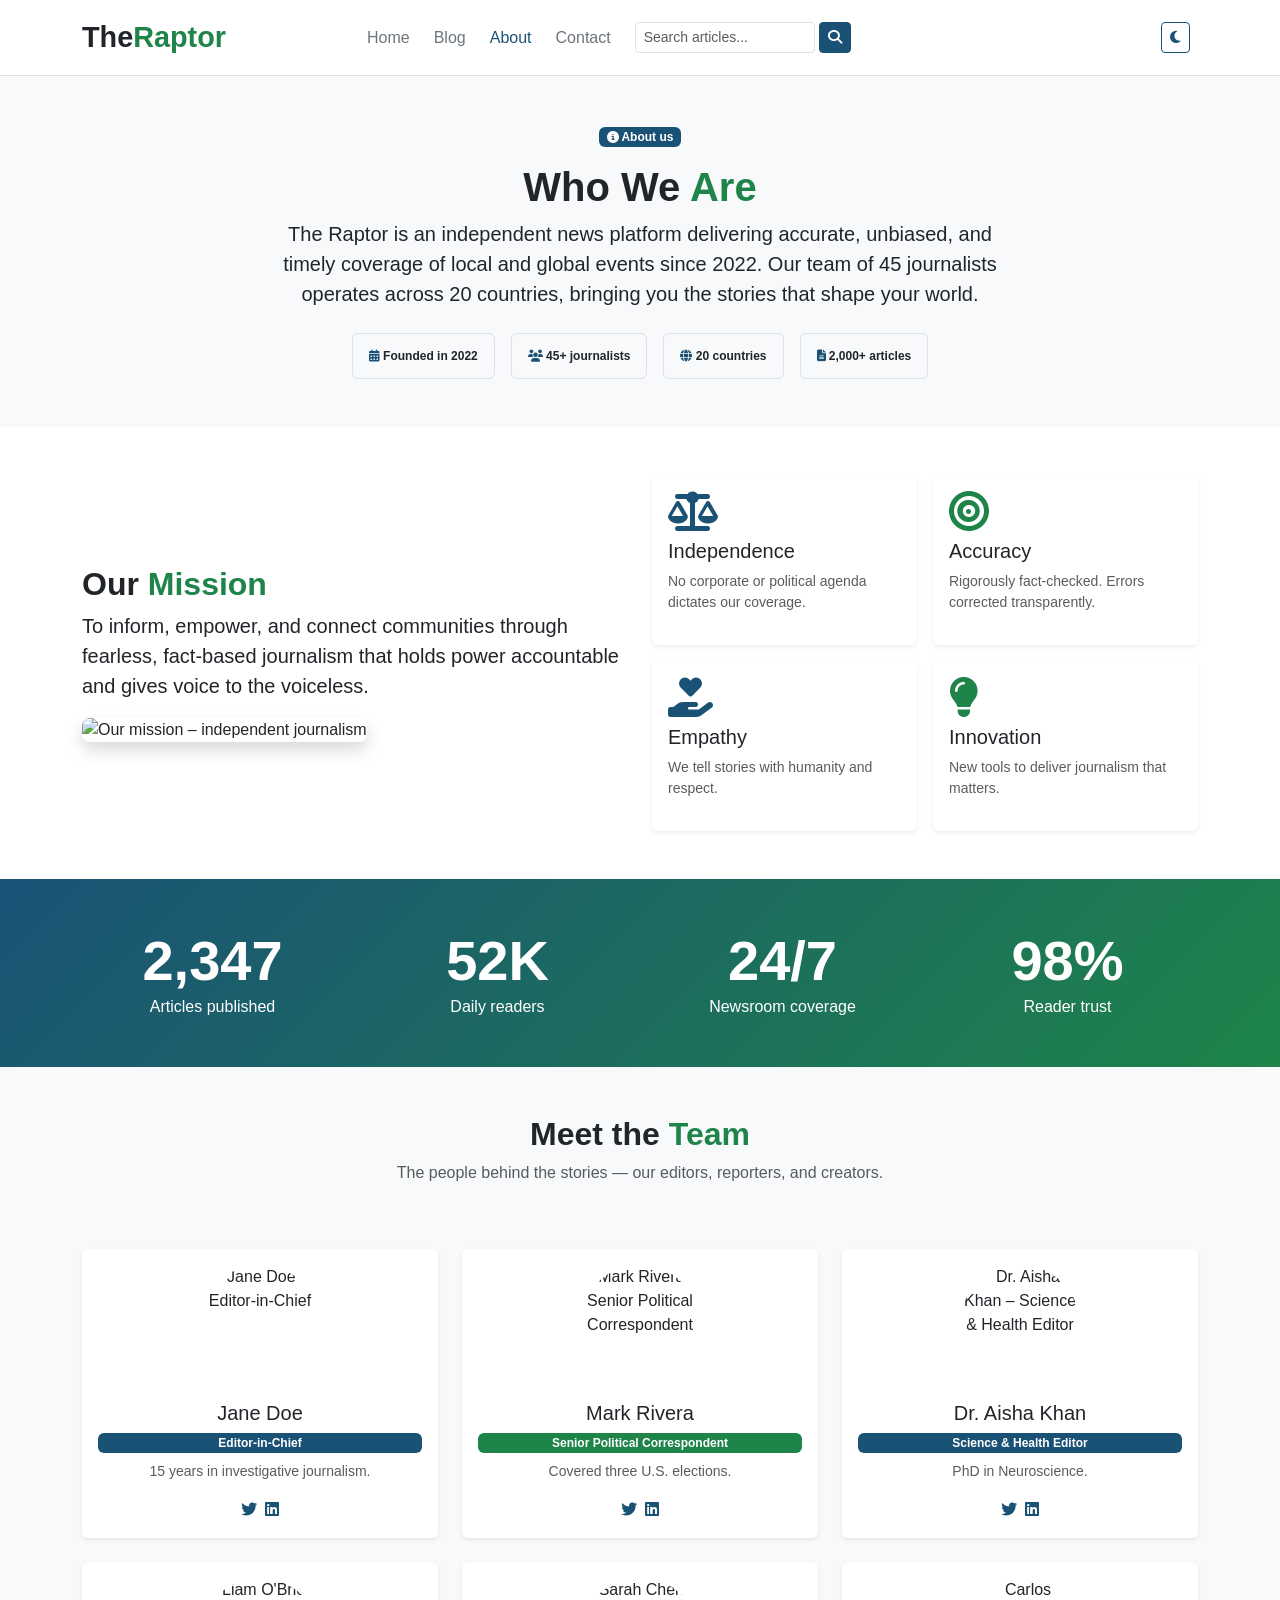
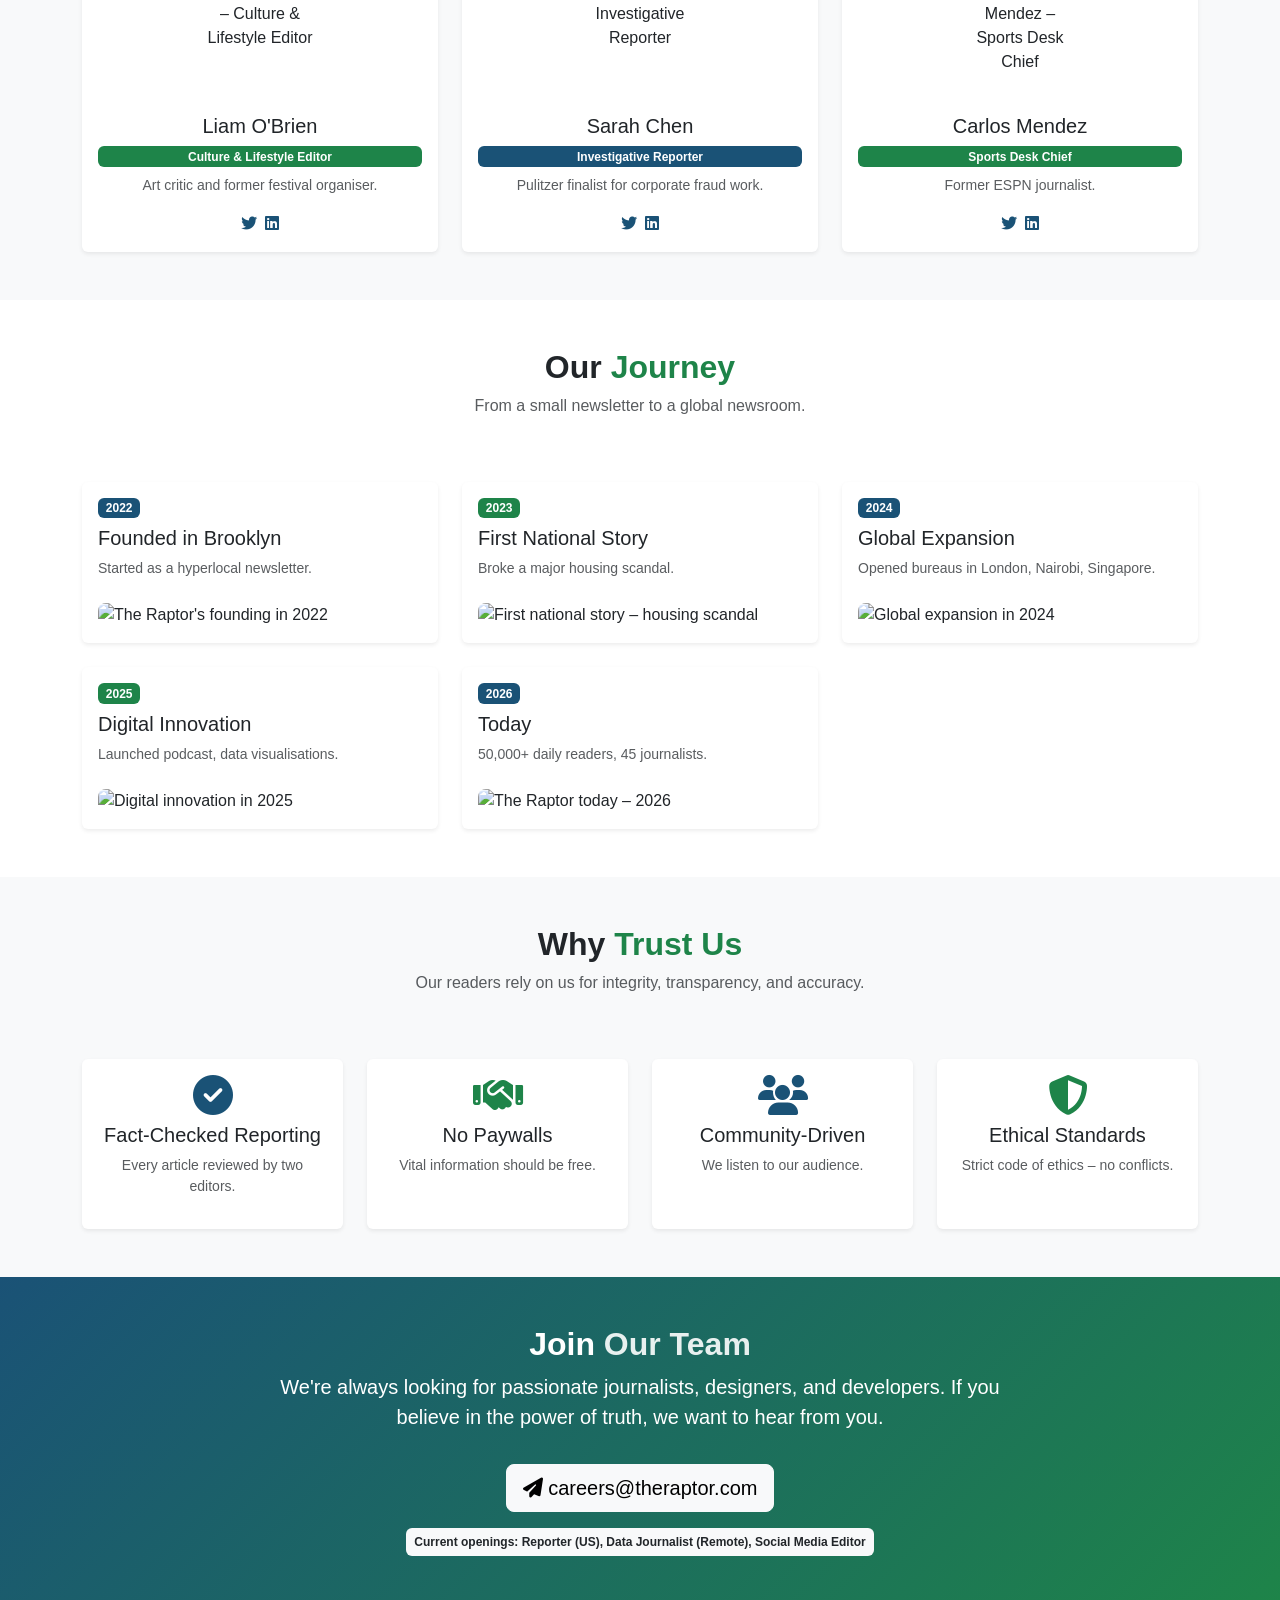
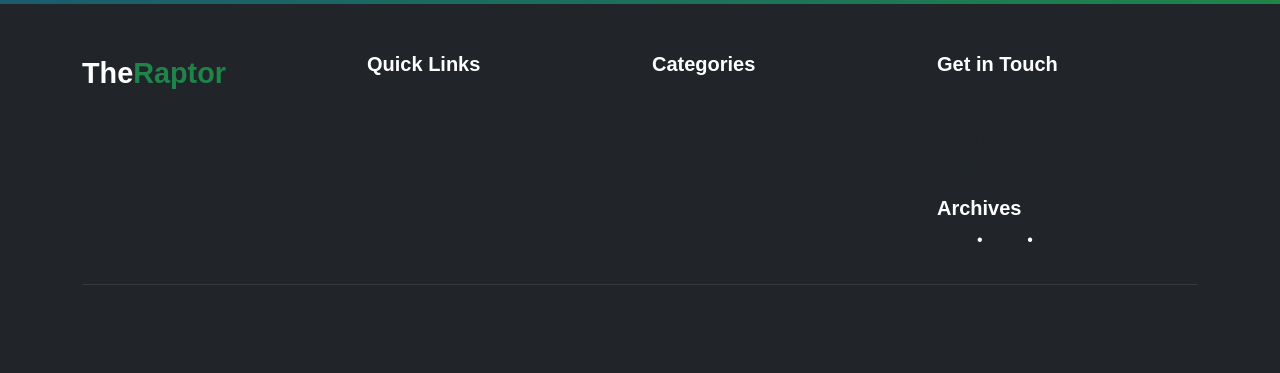
==== commit 7311150c: "Refactor footer and update script includes" ====
--- a/about.html
+++ b/about.html
@@ -340,73 +340,37 @@
                 <div class="col-md-6 col-lg-3">
                     <a href="index.html" class="site-logo text-white">The<span class="text-green">Raptor</span></a>
                     <p class="text-muted small mt-2">Independent, fact‑based journalism since 2012. Our team of 45 journalists operates across 20 countries.</p>
-                    <div>
-                        <a href="#" class="text-muted me-2" aria-label="Twitter"><i class="fab fa-twitter"></i></a>
-                        <a href="#" class="text-muted me-2" aria-label="Facebook"><i class="fab fa-facebook"></i></a>
-                        <a href="#" class="text-muted me-2" aria-label="YouTube"><i class="fab fa-youtube"></i></a>
-                        <a href="#" class="text-muted me-2" aria-label="Instagram"><i class="fab fa-instagram"></i></a>
-                        <a href="#" class="text-muted" aria-label="LinkedIn"><i class="fab fa-linkedin"></i></a>
-                    </div>
+                    <div><a href="#" class="text-muted me-2" aria-label="Twitter"><i class="fab fa-twitter"></i></a><a href="#" class="text-muted me-2" aria-label="Facebook"><i class="fab fa-facebook"></i></a><a href="#" class="text-muted me-2" aria-label="YouTube"><i class="fab fa-youtube"></i></a><a href="#" class="text-muted me-2" aria-label="Instagram"><i class="fab fa-instagram"></i></a><a href="#" class="text-muted" aria-label="LinkedIn"><i class="fab fa-linkedin"></i></a></div>
                 </div>
                 <div class="col-md-6 col-lg-3">
                     <h5 class="fw-bold">Quick Links</h5>
-                    <ul class="list-unstyled">
-                        <li><a href="index.html" class="text-muted text-decoration-none">Homepage</a></li>
-                        <li><a href="blog.html" class="text-muted text-decoration-none">All Articles</a></li>
-                        <li><a href="about.html" class="text-muted text-decoration-none">Our Team</a></li>
-                        <li><a href="contact.html" class="text-muted text-decoration-none">Contact Us</a></li>
-                        <li><a href="coming-soon.html" class="text-muted text-decoration-none">Advertise</a></li>
-                        <li><a href="coming-soon.html" class="text-muted text-decoration-none">Careers</a></li>
-                    </ul>
+                    <ul class="list-unstyled"><li><a href="index.html" class="text-muted text-decoration-none">Homepage</a></li><li><a href="blog.html" class="text-muted text-decoration-none">All Articles</a></li><li><a href="about.html" class="text-muted text-decoration-none">Our Team</a></li><li><a href="contact.html" class="text-muted text-decoration-none">Contact Us</a></li><li><a href="coming-soon.html" class="text-muted text-decoration-none">Advertise</a></li><li><a href="coming-soon.html" class="text-muted text-decoration-none">Careers</a></li></ul>
                 </div>
                 <div class="col-md-6 col-lg-3">
                     <h5 class="fw-bold">Categories</h5>
-                    <ul class="list-unstyled">
-                        <li><a href="blog.html?category=world" class="text-muted text-decoration-none">World</a> (126)</li>
-                        <li><a href="blog.html?category=technology" class="text-muted text-decoration-none">Technology</a> (98)</li>
-                        <li><a href="blog.html?category=business" class="text-muted text-decoration-none">Business</a> (74)</li>
-                        <li><a href="blog.html?category=sports" class="text-muted text-decoration-none">Sports</a> (52)</li>
-                        <li><a href="blog.html?category=culture" class="text-muted text-decoration-none">Culture</a> (43)</li>
-                        <li><a href="blog.html?category=science" class="text-muted text-decoration-none">Science</a> (38)</li>
-                        <li><a href="blog.html?category=health" class="text-muted text-decoration-none">Health</a> (31)</li>
-                        <li><a href="blog.html?category=travel" class="text-muted text-decoration-none">Travel</a> (27)</li>
-                    </ul>
+                    <!-- Dynamically populated by JavaScript -->
+                    <ul class="list-unstyled" id="footerCategoryList"></ul>
                 </div>
                 <div class="col-md-6 col-lg-3">
                     <h5 class="fw-bold">Get in Touch</h5>
-                    <ul class="list-unstyled">
-                        <li><i class="fas fa-envelope text-muted"></i> <a href="mailto:info@theraptor.com" class="text-muted text-decoration-none">info@theraptor.com</a></li>
-                        <li><i class="fas fa-phone text-muted"></i> <span class="text-muted">+1 (555) 123-4567</span></li>
-                        <li><i class="fas fa-map-pin text-muted"></i> <span class="text-muted">123 News Avenue, NY</span></li>
-                        <li><i class="fas fa-clock text-muted"></i> <span class="text-muted">Mon–Fri: 8AM–10PM</span></li>
-                    </ul>
+                    <ul class="list-unstyled"><li><i class="fas fa-envelope text-muted"></i> <a href="mailto:info@theraptor.com" class="text-muted text-decoration-none">info@theraptor.com</a></li><li><i class="fas fa-phone text-muted"></i> <span class="text-muted">+1 (555) 123-4567</span></li><li><i class="fas fa-map-pin text-muted"></i> <span class="text-muted">123 News Avenue, NY</span></li><li><i class="fas fa-clock text-muted"></i> <span class="text-muted">Mon–Fri: 8AM–10PM</span></li></ul>
                     <h5 class="fw-bold mt-3">Archives</h5>
-                    <ul class="list-unstyled">
-                        <li><a href="coming-soon.html" class="text-muted text-decoration-none">2026</a> • <a href="coming-soon.html" class="text-muted text-decoration-none">2025</a> • <a href="coming-soon.html" class="text-muted text-decoration-none">2024</a></li>
-                    </ul>
+                    <ul class="list-unstyled"><li><a href="coming-soon.html" class="text-muted text-decoration-none">2026</a> • <a href="coming-soon.html" class="text-muted text-decoration-none">2025</a> • <a href="coming-soon.html" class="text-muted text-decoration-none">2024</a></li></ul>
                 </div>
             </div>
             <hr class="border-secondary" />
             <div class="row">
-                <div class="col-md-6 text-center text-md-start">
-                    <p class="text-muted small mb-0">&copy; 2026 The Raptor Media Group. All rights reserved.</p>
-                </div>
-                <div class="col-md-6 text-center text-md-end">
-                    <a href="coming-soon.html" class="text-muted small text-decoration-none me-2">Privacy</a>
-                    <a href="coming-soon.html" class="text-muted small text-decoration-none me-2">Terms</a>
-                    <a href="coming-soon.html" class="text-muted small text-decoration-none me-2">Cookie Settings</a>
-                    <a href="coming-soon.html" class="text-muted small text-decoration-none me-2">Accessibility</a>
-                    <a href="coming-soon.html" class="text-muted small text-decoration-none">RSS</a>
-                </div>
+                <div class="col-md-6 text-center text-md-start"><p class="text-muted small mb-0">&copy; 2026 The Raptor Media Group. All rights reserved.</p></div>
+                <div class="col-md-6 text-center text-md-end"><a href="coming-soon.html" class="text-muted small text-decoration-none me-2">Privacy</a><a href="coming-soon.html" class="text-muted small text-decoration-none me-2">Terms</a><a href="coming-soon.html" class="text-muted small text-decoration-none me-2">Cookie Settings</a><a href="coming-soon.html" class="text-muted small text-decoration-none me-2">Accessibility</a><a href="coming-soon.html" class="text-muted small text-decoration-none">RSS</a></div>
             </div>
         </div>
     </footer>
 
     <!-- Bootstrap JS -->
     <script src="https://cdn.jsdelivr.net/npm/bootstrap@5.3.0-alpha1/dist/js/bootstrap.bundle.min.js"></script>
-
-    <!-- Your main JavaScript file -->
+    <!-- Supabase SDK -->
+    <script src="https://cdn.jsdelivr.net/npm/@supabase/supabase-js@2"></script>
+    <!-- Main JS -->
     <script src="js/script.js"></script>
-
 </body>
 </html>
--- a/css/style.css
+++ b/css/style.css
@@ -1,137 +1,104 @@
-/* ===== BASE ===== */
+/* ============================================================
+   GLOBAL STYLES & VARIABLES
+   ============================================================ */
 :root {
     --primary: #1a5276;
     --primary-light: #2e86c1;
-    --primary-dark: #0e2f44;
     --green: #1e8449;
-    --green-light: #28b463;
-    --green-dark: #145a32;
-    --white: #ffffff;
-    --light-bg: #f8f9fa;
-    --dark-bg: #1a1a2e;
+    --green-light: #27ae60;
+    --bg-light: #f8f9fa;
     --text-dark: #212529;
-    --text-light: #f8f9fa;
-    --shadow: 0 4px 12px rgba(0,0,0,0.08);
+    --text-muted: #6c757d;
+    --border-color: #dee2e6;
     --radius: 12px;
-}
-
-* {
-    margin: 0;
-    padding: 0;
-    box-sizing: border-box;
-}
-
+    --shadow: 0 8px 24px rgba(0,0,0,0.06);
+    --transition: 0.3s ease;
+}
+
+/* Dark mode variables */
+body.dark-mode {
+    --bg-light: #1a1a2e;
+    --text-dark: #e9ecef;
+    --text-muted: #adb5bd;
+    --border-color: #2d2d44;
+    --shadow: 0 8px 24px rgba(0,0,0,0.4);
+}
+
+/* Base */
 body {
     font-family: 'Inter', sans-serif;
-    background-color: var(--white);
+    background: #fff;
     color: var(--text-dark);
-    transition: background-color 0.3s, color 0.3s;
-}
-
-/* ===== DARK MODE ===== */
+    transition: background var(--transition), color var(--transition);
+}
 body.dark-mode {
-    background-color: var(--dark-bg);
-    color: var(--text-light);
-}
-body.dark-mode .bg-light {
-    background-color: #2d2d44 !important;
-}
-body.dark-mode .card,
-body.dark-mode .accordion-item,
-body.dark-mode .list-group-item {
-    background-color: #2d2d44;
-    border-color: #444;
-    color: var(--text-light);
-}
-body.dark-mode .text-muted {
-    color: #aaa !important;
-}
-body.dark-mode .border {
-    border-color: #444 !important;
-}
-body.dark-mode .btn-outline-primary {
-    color: var(--primary-light);
-    border-color: var(--primary-light);
-}
-body.dark-mode .btn-outline-primary:hover {
-    background-color: var(--primary-light);
-    color: #fff;
-}
-body.dark-mode .btn-outline-secondary {
-    color: #ccc;
-    border-color: #555;
-}
-body.dark-mode .btn-outline-secondary:hover {
-    background-color: #555;
-    color: #fff;
+    background: #12121e;
+    color: #e9ecef;
+}
+
+/* Links & Utilities */
+.text-green { color: var(--green) !important; }
+.text-primary { color: var(--primary) !important; }
+.bg-primary { background-color: var(--primary) !important; }
+.bg-green { background-color: var(--green) !important; }
+.btn-primary { background: var(--primary); border-color: var(--primary); }
+.btn-primary:hover { background: var(--primary-light); border-color: var(--primary-light); }
+.btn-outline-primary { color: var(--primary); border-color: var(--primary); }
+.btn-outline-primary:hover { background: var(--primary); color: #fff; }
+
+/* Site Header */
+.site-header {
+    background: #fff;
+    border-bottom: 1px solid var(--border-color);
+    transition: background var(--transition), border-color var(--transition);
 }
 body.dark-mode .site-header {
-    background-color: #1a1a2e !important;
-    border-bottom: 1px solid #333;
-}
-body.dark-mode .site-logo {
-    color: var(--text-light);
-}
-body.dark-mode .site-logo span {
-    color: var(--green-light);
-}
-body.dark-mode .nav-link {
-    color: #ccc !important;
-}
-body.dark-mode .nav-link:hover,
-body.dark-mode .nav-link.active {
-    color: #fff !important;
-}
-body.dark-mode footer {
-    background-color: #111 !important;
-}
-body.dark-mode .search-results {
-    background: #2d2d44;
-    color: #eee;
-}
-body.dark-mode .search-results a {
-    color: #8ab4f8;
-}
-
-/* ===== HEADER ===== */
-.site-header {
-    background: var(--white);
-    border-bottom: 1px solid #e9ecef;
-    position: sticky;
-    top: 0;
-    z-index: 1030;
-    transition: background 0.3s;
-}
+    background: #1a1a2e;
+}
+
 .site-logo {
-    font-size: 1.6rem;
+    font-size: 1.8rem;
     font-weight: 800;
     text-decoration: none;
     color: var(--text-dark);
-    letter-spacing: -0.5px;
-}
-.site-logo span {
-    color: var(--green);
-}
+}
+.site-logo:hover { color: var(--text-dark); }
+.site-logo .text-green { color: var(--green); }
+
+/* Navigation */
 .main-nav {
     display: flex;
+    align-items: center;
     gap: 1.5rem;
+    flex-wrap: wrap;
+}
+.main-nav .nav-link {
+    color: var(--text-muted);
+    text-decoration: none;
+    font-weight: 500;
+    transition: color var(--transition);
+    padding: 0.25rem 0;
+}
+.main-nav .nav-link:hover,
+.main-nav .nav-link.active {
+    color: var(--primary);
+}
+body.dark-mode .main-nav .nav-link:hover,
+body.dark-mode .main-nav .nav-link.active {
+    color: var(--primary-light);
+}
+
+/* Search Nav Item */
+.search-nav-item {
+    display: flex;
+    gap: 0.3rem;
     align-items: center;
 }
-.nav-link {
-    font-weight: 500;
-    color: var(--text-dark);
-    text-decoration: none;
-    transition: color 0.2s;
-}
-.nav-link:hover,
-.nav-link.active {
-    color: var(--primary);
-}
-.nav-link.active {
-    font-weight: 700;
-}
-
-/* Mobile nav */
+.search-nav-item .form-control {
+    width: 180px;
+}
+
+/* Mobile Nav */
 .mobile-nav {
     display: flex;
     flex-direction: column;
@@ -139,251 +106,221 @@
     padding: 1rem 0;
 }
 .mobile-nav .nav-link {
-    padding: 0.5rem 0;
-    border-bottom: 1px solid #eee;
-}
-body.dark-mode .mobile-nav .nav-link {
-    border-bottom-color: #444;
-}
-
-/* ===== SEARCH BAR ===== */
-.search-bar-container {
-    background: var(--light-bg);
+    color: var(--text-muted);
+    text-decoration: none;
+    font-weight: 500;
+}
+.mobile-nav .nav-link:hover,
+.mobile-nav .nav-link.active {
+    color: var(--primary);
+}
+body.dark-mode .mobile-nav .nav-link:hover,
+body.dark-mode .mobile-nav .nav-link.active {
+    color: var(--primary-light);
+}
+
+/* Search Results Dropdown */
+.search-results-dropdown {
+    position: absolute;
+    top: 100%;
+    left: 0;
+    right: 0;
+    background: #fff;
+    border: 1px solid var(--border-color);
     border-radius: var(--radius);
-    margin-top: 0.5rem;
-}
-.search-wrapper {
-    display: flex;
-    gap: 0.5rem;
-}
-#globalSearchInput {
-    flex: 1;
-}
-.search-results {
+    box-shadow: var(--shadow);
     max-height: 400px;
     overflow-y: auto;
-    background: var(--white);
+    z-index: 1000;
+    padding: 0.5rem 0;
+}
+body.dark-mode .search-results-dropdown {
+    background: #1a1a2e;
+}
+.result-item {
+    padding: 0.5rem 1rem;
+    border-bottom: 1px solid var(--border-color);
+}
+.result-item:last-child { border-bottom: none; }
+.result-title a {
+    color: var(--text-dark);
+    font-weight: 500;
+}
+body.dark-mode .result-title a { color: #e9ecef; }
+.result-meta {
+    font-size: 0.8rem;
+    color: var(--text-muted);
+}
+
+/* Hero / Breaking */
+.badge-danger {
+    background: #dc3545;
+    color: #fff;
+    padding: 0.3rem 0.8rem;
+    border-radius: 20px;
+    font-size: 0.8rem;
+    font-weight: 600;
+}
+.breaking-news {
+    background: rgba(220,53,69,0.08);
+    padding: 0.5rem 1rem;
     border-radius: var(--radius);
+    display: flex;
+    align-items: center;
+    gap: 0.5rem;
+}
+body.dark-mode .breaking-news {
+    background: rgba(220,53,69,0.2);
+}
+
+/* Hero Title */
+.hero-title {
+    font-size: 2.2rem;
+    font-weight: 800;
+    line-height: 1.2;
+}
+
+/* Article Cards (for latest/trending) */
+.article-card {
+    background: #fff;
+    border-radius: var(--radius);
+    overflow: hidden;
     box-shadow: var(--shadow);
-    padding: 0.5rem;
-}
-.search-results .result-item {
-    padding: 0.5rem 0.75rem;
-    border-bottom: 1px solid #eee;
-    cursor: pointer;
-    transition: background 0.15s;
-}
-.search-results .result-item:hover {
-    background: var(--light-bg);
-}
-.search-results .result-item:last-child {
-    border-bottom: none;
-}
-.search-results .result-title {
-    font-weight: 600;
-}
-.search-results .result-meta {
-    font-size: 0.8rem;
-    color: #6c757d;
-}
-body.dark-mode .search-results .result-item {
-    border-bottom-color: #444;
-}
-body.dark-mode .search-results .result-item:hover {
-    background: #3a3a5a;
-}
-
-/* ===== BUTTONS ===== */
-.btn-primary {
-    background-color: var(--primary);
-    border-color: var(--primary);
-}
-.btn-primary:hover {
-    background-color: var(--primary-dark);
-    border-color: var(--primary-dark);
-}
-.btn-green {
-    background-color: var(--green);
-    border-color: var(--green);
-    color: #fff;
-}
-.btn-green:hover {
-    background-color: var(--green-dark);
-    border-color: var(--green-dark);
-    color: #fff;
-}
-.text-green {
-    color: var(--green);
-}
-.bg-green {
-    background-color: var(--green);
-}
-.bg-green-subtle {
-    background-color: #d5f5e3;
-}
-.text-green-emphasis {
-    color: var(--green-dark);
-}
-
-/* ===== CARDS ===== */
-.card {
-    border-radius: var(--radius);
-    transition: transform 0.2s, box-shadow 0.2s;
-}
-.card:hover {
+    transition: transform var(--transition), box-shadow var(--transition);
+    height: 100%;
+}
+body.dark-mode .article-card {
+    background: #1e1e32;
+}
+.article-card:hover {
     transform: translateY(-4px);
-    box-shadow: 0 12px 28px rgba(0,0,0,0.12);
-}
-.card-img-top {
-    border-top-left-radius: var(--radius);
-    border-top-right-radius: var(--radius);
+    box-shadow: 0 12px 32px rgba(0,0,0,0.12);
+}
+.article-card img {
+    width: 100%;
     height: 200px;
     object-fit: cover;
 }
-
-/* ===== STATS ===== */
-.stat-item {
-    padding: 1rem;
-}
-.stat-item span:first-child {
-    display: block;
-    font-size: 2.5rem;
-    font-weight: 800;
-}
-.stat-item span:last-child {
-    font-size: 1rem;
-    opacity: 0.9;
-}
-
-/* ===== FOOTER ===== */
-footer a {
-    transition: color 0.2s;
-}
-footer a:hover {
-    color: var(--white) !important;
-}
-/* Light mode footer links – ensure visibility */
-body:not(.dark-mode) footer .text-muted {
-    color: #c0c0c0 !important; /* lighter grey for readability on dark bg */
-}
-body:not(.dark-mode) footer .text-muted:hover {
-    color: #fff !important;
-}
-/* Dark mode footer already has #aaa for text-muted */
-
-/* ===== RESPONSIVE ===== */
-/* Extra small devices (phones, 0–576px) */
-@media (max-width: 575.98px) {
-    .site-logo {
-        font-size: 1.2rem;
-    }
-    .stat-item span:first-child {
-        font-size: 1.8rem;
-    }
-    .card-img-top {
-        height: 140px;
-    }
-    .breaking-news {
-        font-size: 0.85rem;
-    }
-    #breakingText {
-        display: block;
-        white-space: normal;
-        line-height: 1.5;
-    }
-    .main-nav {
-        gap: 0.8rem;
-    }
-    .btn {
-        font-size: 0.8rem;
-        padding: 0.3rem 0.6rem;
-    }
-    .search-wrapper {
-        flex-wrap: wrap;
-    }
-    #globalSearchInput {
-        width: 100%;
-    }
-}
-
-/* Small devices (tablets, 576–768px) */
-@media (min-width: 576px) and (max-width: 767.98px) {
-    .site-logo {
-        font-size: 1.4rem;
-    }
-    .card-img-top {
-        height: 180px;
-    }
-    .stat-item span:first-child {
-        font-size: 2.2rem;
-    }
-}
-
-/* Medium devices (tablets/laptops, 768–992px) */
-@media (min-width: 768px) and (max-width: 991.98px) {
-    .card-img-top {
-        height: 200px;
-    }
-}
-
-/* Large devices (desktops, 992–1200px) */
-@media (min-width: 992px) and (max-width: 1199.98px) {
-    .card-img-top {
-        height: 220px;
-    }
-}
-
-/* Extra large devices (large desktops, 1200–1400px) */
-@media (min-width: 1200px) and (max-width: 1399.98px) {
-    .card-img-top {
-        height: 240px;
-    }
-}
-
-/* XXL (1400px+) */
-@media (min-width: 1400px) {
-    .container {
-        max-width: 1320px;
-    }
-    .card-img-top {
-        height: 260px;
-    }
-}
-
-/* Fix for very small screens (below 400px) */
-@media (max-width: 399.98px) {
-    .site-logo {
-        font-size: 1rem;
-    }
-    .nav-link {
-        font-size: 0.8rem;
-    }
-    .btn {
-        font-size: 0.7rem;
-        padding: 0.2rem 0.4rem;
-    }
-    h1 {
-        font-size: 1.8rem !important;
-    }
-    h2 {
-        font-size: 1.4rem !important;
-    }
-    .display-4 {
-        font-size: 2.2rem !important;
-    }
-}
-
-/* Print styles */
-@media print {
-    .site-header, .site-footer, .search-bar-container {
-        display: none !important;
-    }
-    body {
-        background: #fff !important;
-        color: #000 !important;
-    }
-    .card {
-        box-shadow: none !important;
-        border: 1px solid #ccc !important;
-    }
-}
+.article-card .card-body {
+    padding: 1.25rem;
+}
+.article-card .card-title {
+    font-weight: 700;
+    font-size: 1.1rem;
+}
+.article-card .card-text {
+    color: var(--text-muted);
+    font-size: 0.95rem;
+}
+.article-card .card-meta {
+    font-size: 0.8rem;
+    color: var(--text-muted);
+}
+
+/* Categories */
+.category-card {
+    transition: background var(--transition), transform var(--transition);
+    background: #fff;
+}
+body.dark-mode .category-card {
+    background: #1e1e32;
+    border-color: var(--border-color) !important;
+}
+.category-card:hover {
+    background: var(--bg-light);
+    transform: translateY(-2px);
+}
+body.dark-mode .category-card:hover {
+    background: #2a2a44;
+}
+
+/* Newsletter */
+#newsletterSection input,
+#newsletterSection select {
+    border-radius: 30px;
+    padding: 0.5rem 1.2rem;
+}
+#newsletterSection .btn-light {
+    border-radius: 30px;
+    padding: 0.5rem 2rem;
+    font-weight: 600;
+}
+#newsletterSection .alert-success {
+    background: rgba(30, 132, 73, 0.2);
+    color: #d4edda;
+    border-color: #1e8449;
+}
+
+/* Footer */
+.site-footer {
+    background: #1a1a2e;
+    color: #e9ecef;
+}
+.site-footer a {
+    color: #adb5bd;
+    transition: color var(--transition);
+}
+.site-footer a:hover {
+    color: #fff;
+}
+.footer-divider {
+    border-color: #2d2d44;
+}
+
+/* Dark mode overrides for Bootstrap components */
+body.dark-mode .bg-light {
+    background-color: #1a1a2e !important;
+}
+body.dark-mode .text-muted {
+    color: #adb5bd !important;
+}
+body.dark-mode .border {
+    border-color: var(--border-color) !important;
+}
+body.dark-mode .card {
+    background: #1e1e32;
+    border-color: var(--border-color);
+}
+body.dark-mode .form-control,
+body.dark-mode .form-select {
+    background: #2d2d44;
+    color: #e9ecef;
+    border-color: #3d3d5a;
+}
+body.dark-mode .form-control:focus,
+body.dark-mode .form-select:focus {
+    background: #2d2d44;
+    color: #e9ecef;
+    border-color: var(--primary-light);
+}
+body.dark-mode .btn-outline-secondary {
+    color: #adb5bd;
+    border-color: #3d3d5a;
+}
+body.dark-mode .btn-outline-secondary:hover {
+    background: #3d3d5a;
+    color: #fff;
+}
+body.dark-mode .badge.bg-light {
+    background: #2d2d44 !important;
+    color: #e9ecef !important;
+}
+body.dark-mode .badge.bg-primary {
+    background: var(--primary-light) !important;
+}
+
+/* Utilities */
+.visually-hidden {
+    position: absolute;
+    width: 1px;
+    height: 1px;
+    padding: 0;
+    margin: -1px;
+    overflow: hidden;
+    clip: rect(0, 0, 0, 0);
+    border: 0;
+}
+.img-fluid {
+    max-width: 100%;
+    height: auto;
+}
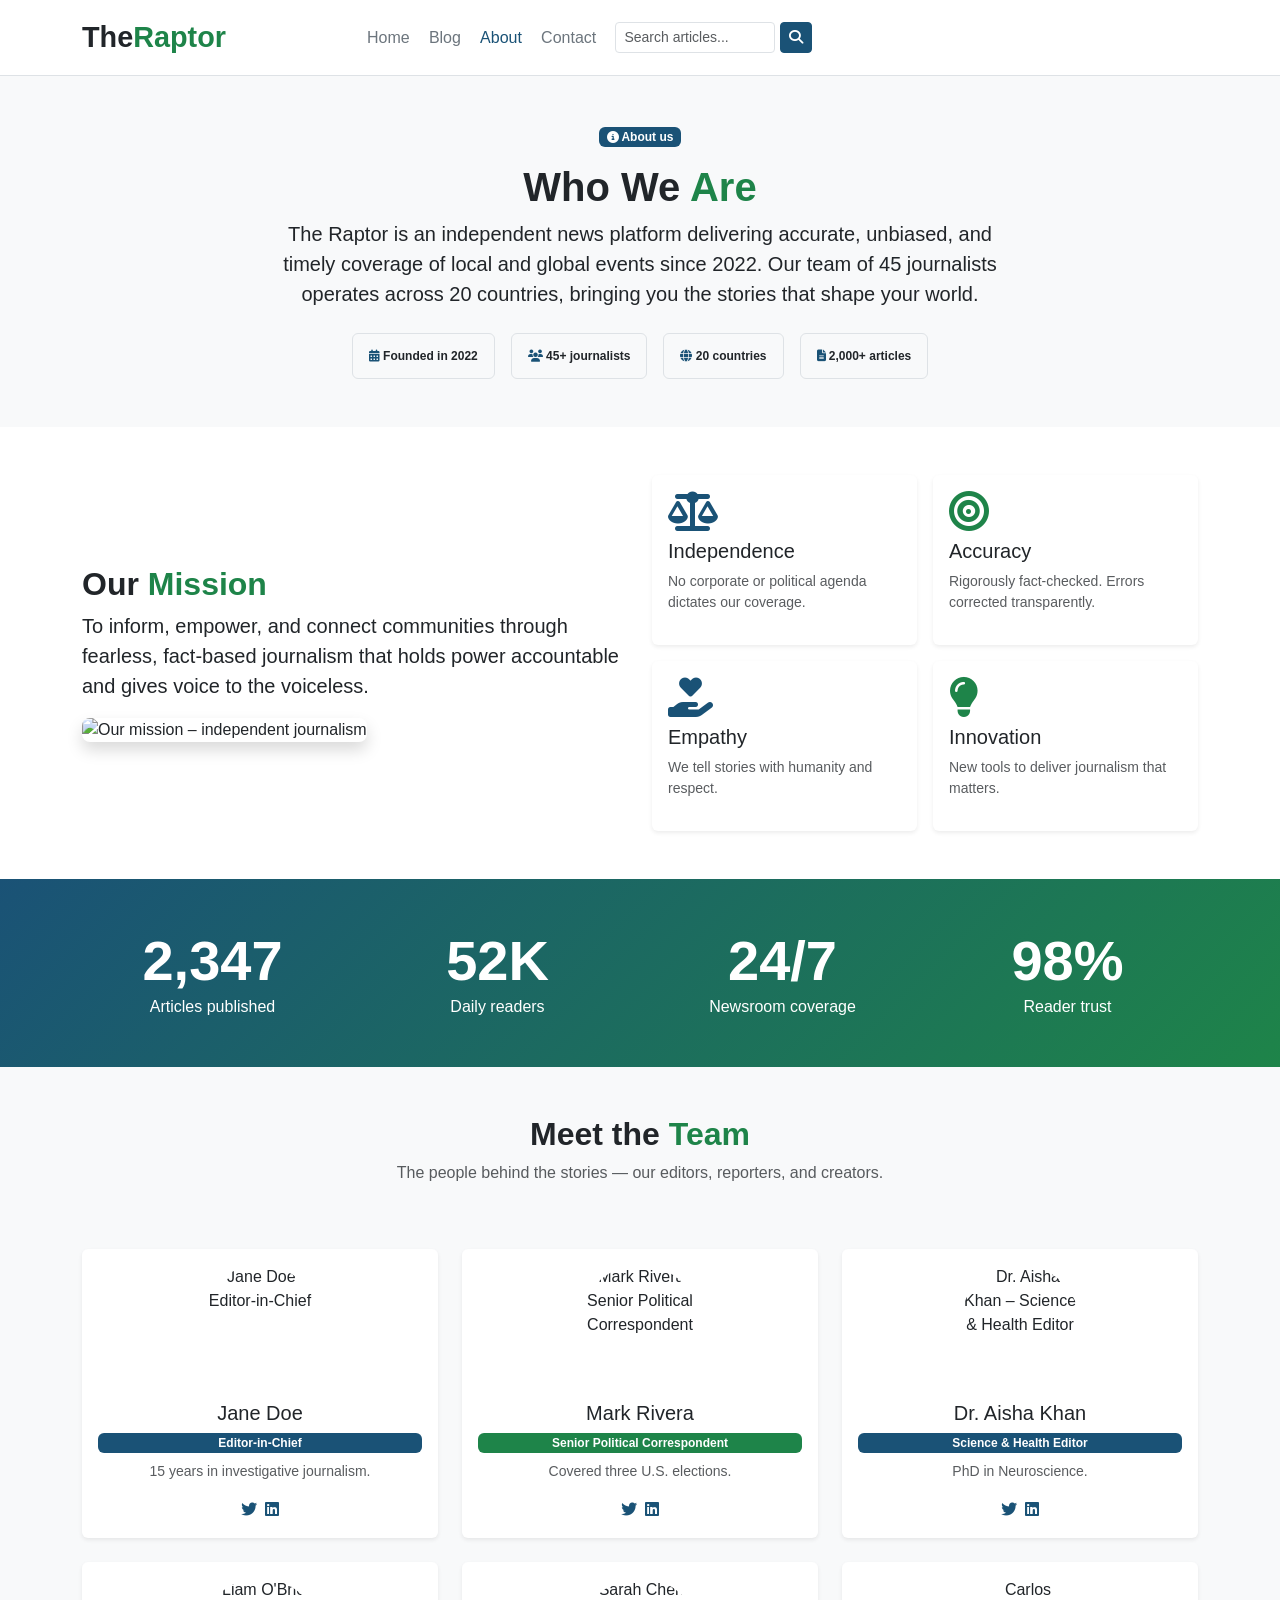
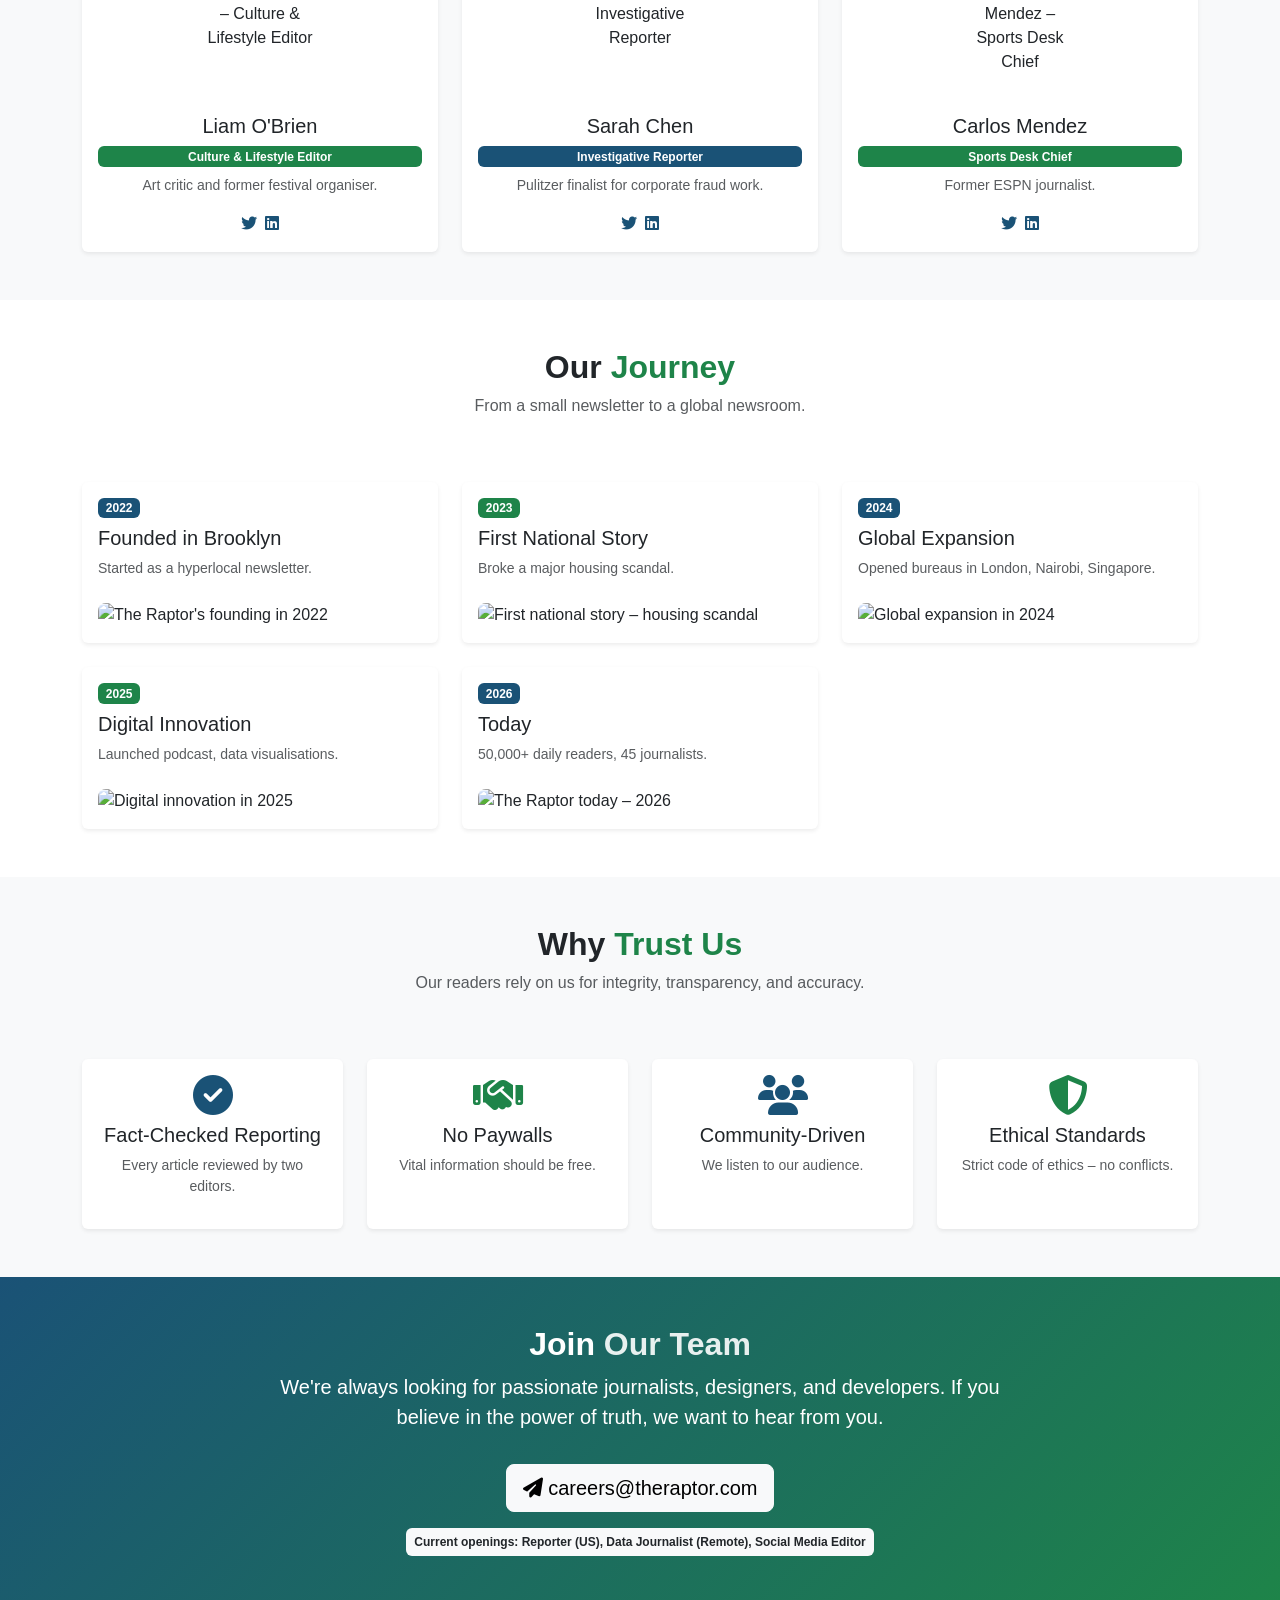
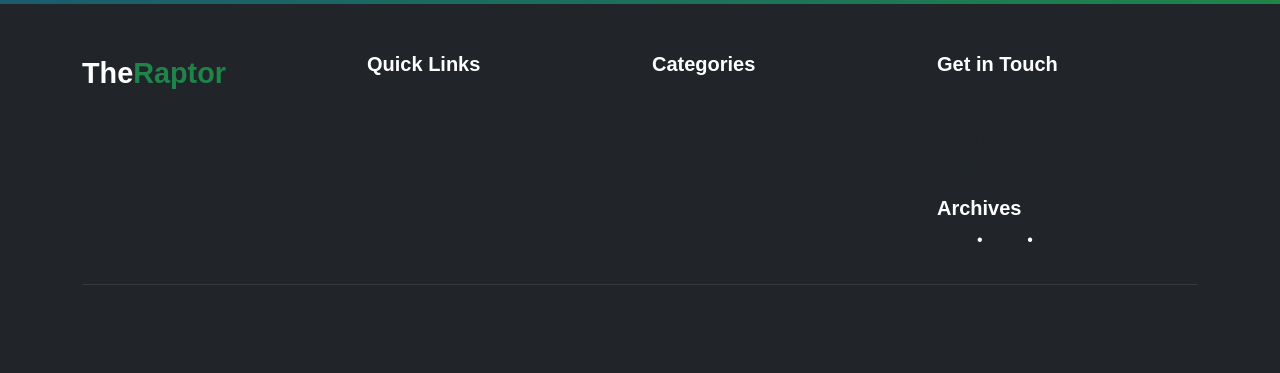
==== commit ce1447e8: "Refactor header and remove Supabase SDK Removed Supabase SDK script and adjusted header layout." ====
--- a/about.html
+++ b/about.html
@@ -8,26 +8,21 @@
     <link href="https://fonts.googleapis.com/css2?family=Inter:wght@300;400;500;600;700;800;900&display=swap" rel="stylesheet" />
     <link rel="stylesheet" href="https://cdnjs.cloudflare.com/ajax/libs/font-awesome/6.5.0/css/all.min.css" />
     <link rel="stylesheet" href="css/style.css" />
-
-    <!-- Supabase SDK -->
-    <script src="https://cdn.jsdelivr.net/npm/@supabase/supabase-js@2"></script>
 </head>
 <body>
-
-    <!-- ===== HEADER (matches index.html) ===== -->
+    <!-- ===== HEADER (no hamburger, nav always visible) ===== -->
     <header id="mainHeader" class="site-header">
         <div class="container">
             <div class="row align-items-center py-3">
                 <div class="col-6 col-lg-3">
                     <a href="index.html" class="site-logo">The<span class="text-green">Raptor</span></a>
                 </div>
-                <div class="col-lg-7 d-none d-md-block">
+                <div class="col-6 col-lg-9">
                     <nav id="mainNav" class="main-nav" aria-label="Main navigation">
                         <a href="index.html" class="nav-link">Home</a>
                         <a href="blog.html" class="nav-link">Blog</a>
                         <a href="about.html" class="nav-link active">About</a>
                         <a href="contact.html" class="nav-link">Contact</a>
-                        <!-- Search input -->
                         <div class="search-nav-item">
                             <label for="navSearchInput" class="visually-hidden">Search articles</label>
                             <input type="text" id="navSearchInput" class="form-control form-control-sm" placeholder="Search articles..." aria-label="Search articles" />
@@ -35,26 +30,7 @@
                         </div>
                     </nav>
                 </div>
-                <div class="col-6 col-lg-2 text-end">
-                    <button id="darkModeToggle" class="btn btn-outline-primary btn-sm me-2" aria-label="Toggle dark mode"><i class="fas fa-moon"></i></button>
-                    <button id="mobileMenuToggle" class="btn btn-outline-secondary btn-sm d-md-none" aria-label="Toggle mobile navigation"><i class="fas fa-bars"></i></button>
-                </div>
-            </div>
-            <!-- Mobile Nav -->
-            <div id="mobileNav" class="d-md-none" style="display:none;">
-                <nav class="mobile-nav py-3" aria-label="Mobile navigation">
-                    <a href="index.html" class="nav-link">Home</a>
-                    <a href="blog.html" class="nav-link">Blog</a>
-                    <a href="about.html" class="nav-link active">About</a>
-                    <a href="contact.html" class="nav-link">Contact</a>
-                    <div class="search-mobile mt-2">
-                        <label for="mobileSearchInput" class="visually-hidden">Search articles</label>
-                        <input type="text" id="mobileSearchInput" class="form-control form-control-sm" placeholder="Search articles..." aria-label="Search articles" />
-                        <button id="mobileSearchBtn" class="btn btn-sm btn-primary mt-1" aria-label="Submit mobile search"><i class="fas fa-search"></i> Search</button>
-                    </div>
-                </nav>
-            </div>
-            <!-- Search Results (dropdown) -->
+            </div>
             <div id="searchResultsContainer" class="search-results-dropdown" style="display:none;"></div>
         </div>
     </header>
@@ -348,7 +324,6 @@
                 </div>
                 <div class="col-md-6 col-lg-3">
                     <h5 class="fw-bold">Categories</h5>
-                    <!-- Dynamically populated by JavaScript -->
                     <ul class="list-unstyled" id="footerCategoryList"></ul>
                 </div>
                 <div class="col-md-6 col-lg-3">
@@ -366,11 +341,9 @@
         </div>
     </footer>
 
-    <!-- Bootstrap JS -->
+    <!-- Scripts -->
     <script src="https://cdn.jsdelivr.net/npm/bootstrap@5.3.0-alpha1/dist/js/bootstrap.bundle.min.js"></script>
-    <!-- Supabase SDK -->
     <script src="https://cdn.jsdelivr.net/npm/@supabase/supabase-js@2"></script>
-    <!-- Main JS -->
     <script src="js/script.js"></script>
 </body>
 </html>
--- a/css/style.css
+++ b/css/style.css
@@ -15,7 +15,6 @@
     --transition: 0.3s ease;
 }
 
-/* Dark mode variables */
 body.dark-mode {
     --bg-light: #1a1a2e;
     --text-dark: #e9ecef;
@@ -24,7 +23,6 @@
     --shadow: 0 8px 24px rgba(0,0,0,0.4);
 }
 
-/* Base */
 body {
     font-family: 'Inter', sans-serif;
     background: #fff;
@@ -36,7 +34,6 @@
     color: #e9ecef;
 }
 
-/* Links & Utilities */
 .text-green { color: var(--green) !important; }
 .text-primary { color: var(--primary) !important; }
 .bg-primary { background-color: var(--primary) !important; }
@@ -69,7 +66,7 @@
 .main-nav {
     display: flex;
     align-items: center;
-    gap: 1.5rem;
+    gap: 1.2rem;
     flex-wrap: wrap;
 }
 .main-nav .nav-link {
@@ -88,14 +85,13 @@
     color: var(--primary-light);
 }
 
-/* Search Nav Item */
 .search-nav-item {
     display: flex;
     gap: 0.3rem;
     align-items: center;
 }
 .search-nav-item .form-control {
-    width: 180px;
+    width: 160px;
 }
 
 /* Mobile Nav */
@@ -173,14 +169,18 @@
     background: rgba(220,53,69,0.2);
 }
 
-/* Hero Title */
 .hero-title {
     font-size: 2.2rem;
     font-weight: 800;
     line-height: 1.2;
 }
-
-/* Article Cards (for latest/trending) */
+@media (max-width: 576px) {
+    .hero-title {
+        font-size: 1.6rem;
+    }
+}
+
+/* Article Cards */
 .article-card {
     background: #fff;
     border-radius: var(--radius);
@@ -232,6 +232,10 @@
 }
 body.dark-mode .category-card:hover {
     background: #2a2a44;
+}
+@media (max-width: 576px) {
+    .category-card i { font-size: 1.5rem !important; }
+    .category-card h5 { font-size: 0.9rem; }
 }
 
 /* Newsletter */
